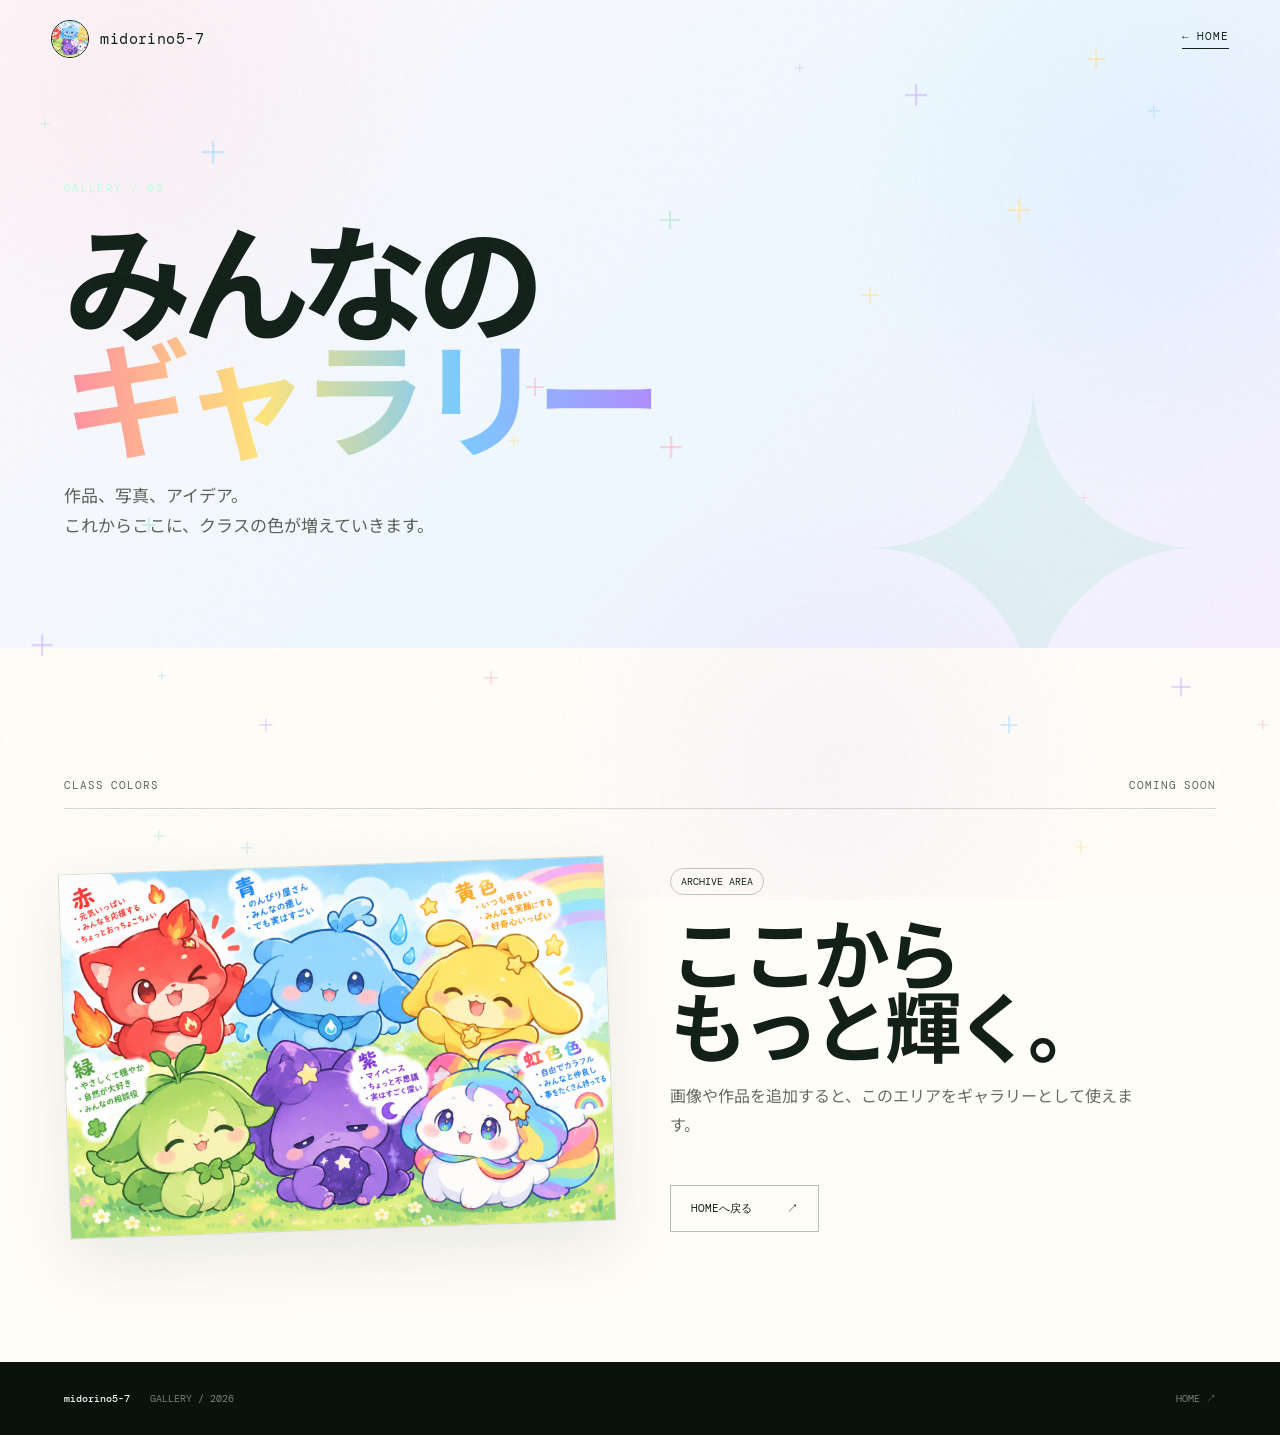
==== gallery.html @ 0bc54c21 "Add files via upload" ====
<!doctype html>
<html lang="ja">
<head>
  <meta charset="utf-8">
  <meta name="viewport" content="width=device-width, initial-scale=1">
  <meta name="description" content="midorino5-7 — ギャラリー">
  <title>GALLERY — midorino5-7</title>
  <link rel="icon" href="favicon.png" type="image/png">
  <link rel="stylesheet" href="style.css">
</head>
<body class="subpage">
  <div class="noise" aria-hidden="true"></div><div class="sparkles" id="sparkles" aria-hidden="true"></div>
  <header class="site-header light-header">
    <a class="brand" href="index.html"><span class="brand-avatar"><img src="class-icon.png" alt=""></span><span>midorino5-7</span></a>
    <a class="back-link" href="index.html">← HOME</a>
  </header>
  <main>
    <section class="subhero">
      <div class="subhero-inner reveal"><p class="eyebrow">GALLERY / 05</p><h1>みんなの<br><span>ギャラリー</span></h1><p>作品、写真、アイデア。<br>これからここに、クラスの色が増えていきます。</p></div>
    </section>
    <section class="gallery-section section">
      <div class="section-head reveal"><span>CLASS COLORS</span><span>COMING SOON</span></div>
      <div class="empty-gallery reveal"><img src="class-icon.png" alt="6色のキャラクターイラスト"><div><span class="badge">ARCHIVE AREA</span><h2>ここから<br>もっと輝く。</h2><p>画像や作品を追加すると、このエリアをギャラリーとして使えます。</p><a class="button light" href="index.html">HOMEへ戻る <span>↗</span></a></div></div>
    </section>
  </main>
  <footer class="footer"><div><strong>midorino5-7</strong><span>GALLERY / 2026</span></div><div><a href="index.html">HOME ↗</a></div></footer>
  <script src="script.js"></script>
</body>
</html>
---- style.css ----
@import url('https://fonts.googleapis.com/css2?family=DM+Mono:wght@400;500&family=Noto+Sans+JP:wght@400;500;700;900&display=swap');
:root{--ink:#122019;--ink2:#0a120e;--paper:#fffdf8;--soft:#f4f0ff;--line:#d8d8d0;--muted:#7c827d;--green:#65d6a2;--mint:#bfffe0;--pink:#ff8fa1;--blue:#72c7ff;--yellow:#ffe47a;--purple:#b895ff;--max:1320px}
*{box-sizing:border-box}html{scroll-behavior:smooth}body{margin:0;background:var(--paper);color:var(--ink);font-family:'Noto Sans JP',sans-serif;line-height:1.8}a{color:inherit;text-decoration:none}button{font:inherit}::selection{background:var(--pink);color:var(--ink)}
body:before{content:'';position:fixed;inset:0;pointer-events:none;z-index:1;background:radial-gradient(circle at 10% 10%,rgba(255,143,161,.08),transparent 23%),radial-gradient(circle at 90% 20%,rgba(114,199,255,.09),transparent 23%),radial-gradient(circle at 65% 85%,rgba(184,149,255,.08),transparent 25%)}
.noise{position:fixed;inset:0;pointer-events:none;opacity:.03;z-index:50;background-image:url("data:image/svg+xml,%3Csvg viewBox='0 0 180 180' xmlns='http://www.w3.org/2000/svg'%3E%3Cfilter id='n'%3E%3CfeTurbulence type='fractalNoise' baseFrequency='.9' numOctaves='3' stitchTiles='stitch'/%3E%3C/filter%3E%3Crect width='100%25' height='100%25' filter='url(%23n)'/%3E%3C/svg%3E")}
.sparkles{position:fixed;inset:0;pointer-events:none;z-index:25;overflow:hidden}.sparkles i{position:absolute;width:5px;height:5px;border-radius:50%;background:#fff;box-shadow:0 0 15px rgba(255,255,255,.95);opacity:.65;animation:twinkle 3s ease-in-out infinite}.sparkles i:before,.sparkles i:after{content:'';position:absolute;left:50%;top:50%;width:18px;height:2px;background:currentColor;transform:translate(-50%,-50%);opacity:.6}.sparkles i:after{transform:translate(-50%,-50%) rotate(90deg)}
.site-header{position:fixed;z-index:40;top:0;left:0;right:0;height:78px;padding:0 4vw;display:flex;align-items:center;justify-content:space-between;color:#fff}.light-header{color:var(--ink);mix-blend-mode:normal}.brand{display:flex;align-items:center;gap:11px;font-family:'DM Mono',monospace;font-size:15px;letter-spacing:.03em}.brand-avatar{display:grid;place-items:center;width:38px;height:38px;border:1px solid currentColor;border-radius:50%;overflow:hidden;background:#fff}.brand-avatar img{width:100%;height:100%;object-fit:cover}.menu-button{width:46px;height:46px;border:1px solid currentColor;background:transparent;color:inherit;display:grid;align-content:center;gap:7px;padding:0 11px;cursor:pointer}.menu-button span{display:block;height:1px;background:currentColor;transition:.3s}.back-link{font:11px 'DM Mono',monospace;letter-spacing:.08em;border-bottom:1px solid currentColor;padding-bottom:5px}
.menu{position:fixed;z-index:60;inset:0;background:rgba(10,18,14,.97);color:#f7fff9;transform:translateX(100%);transition:transform .55s cubic-bezier(.77,0,.18,1)}.menu.is-open{transform:none}.menu-inner{height:100%;max-width:var(--max);margin:auto;padding:30px 5vw;display:flex;flex-direction:column}.menu-top{display:flex;justify-content:space-between;font:12px 'DM Mono',monospace;letter-spacing:.08em;color:#8ba093}.menu-top button{border:0;background:none;color:#fff;font-size:35px;line-height:1;cursor:pointer}.menu nav{margin:auto 0}.menu nav a{display:flex;align-items:baseline;gap:24px;padding:14px 0;border-bottom:1px solid #2c3b32;font-size:clamp(2rem,6vw,5.5rem);font-weight:900;letter-spacing:-.05em}.menu nav a b{font:12px 'DM Mono',monospace;color:var(--green)}.menu nav a span{margin-left:auto;font:20px 'DM Mono',monospace}.menu nav a:hover{color:var(--green)}.menu-foot{font:11px 'DM Mono',monospace;color:#68766d}
.hero{min-height:100vh;background:var(--ink);color:#f5fff8;position:relative;overflow:hidden;display:flex;align-items:center}.hero-grid{position:absolute;inset:0;opacity:.15;background-image:linear-gradient(#61776a 1px,transparent 1px),linear-gradient(90deg,#61776a 1px,transparent 1px);background-size:80px 80px;mask-image:linear-gradient(to right,transparent,black 18%,black 82%,transparent)}.hero-glow{position:absolute;width:55vw;aspect-ratio:1;border-radius:50%;filter:blur(2px);opacity:.22}.glow-a{background:radial-gradient(circle,var(--pink),transparent 65%);left:-25vw;top:-20vh}.glow-b{background:radial-gradient(circle,var(--blue),transparent 64%);right:-22vw;bottom:-15vh}.hero-orbit{position:absolute;border:1px solid rgba(191,255,224,.35);border-radius:50%;aspect-ratio:1}.orbit-a{width:68vw;right:-25vw;top:11vh;animation:spin 30s linear infinite}.orbit-b{width:38vw;right:10vw;top:29vh;border-style:dashed;animation:spin 20s linear infinite reverse}.hero-content{width:min(850px,90vw);margin-left:max(5vw,calc((100vw - var(--max))/2));position:relative;z-index:3}.eyebrow{font:11px 'DM Mono',monospace;letter-spacing:.12em;color:var(--mint);margin:0 0 24px}.hero h1{font-size:clamp(3.1rem,7.8vw,8.8rem);line-height:1.01;letter-spacing:-.075em;margin:0;font-weight:900}.hero h1 .line{display:block}.gradient-text{background:linear-gradient(100deg,#ff9baa,#82d1ff 48%,#c3a5ff);-webkit-background-clip:text;background-clip:text;color:transparent}.hero h1 .marker{position:relative;width:max-content}.hero h1 .marker:after{content:'';position:absolute;left:-2%;right:-3%;bottom:5%;height:.26em;background:linear-gradient(90deg,var(--green),var(--yellow),var(--pink),var(--blue));z-index:-1;transform:rotate(-1deg);animation:marker 1s .5s both}.hero-copy{font-size:clamp(14px,1.5vw,19px);margin:42px 0 35px;color:#b9c9bf}.hero-link{display:inline-flex;align-items:center;gap:22px;font:11px 'DM Mono',monospace;letter-spacing:.08em;border-bottom:1px solid #59675f;padding-bottom:10px}.hero-link i{font-style:normal;color:var(--yellow);font-size:17px}.hero-index{position:absolute;right:4vw;bottom:35px;font:11px 'DM Mono',monospace;color:#769082}.hero-art{position:absolute;z-index:2;width:min(43vw,630px);right:3vw;top:18vh;display:grid;place-items:center}.art-card{position:relative;width:100%;border:1px solid rgba(255,255,255,.24);padding:16px;background:rgba(255,255,255,.07);backdrop-filter:blur(10px);box-shadow:0 35px 80px rgba(0,0,0,.25);transform:rotate(3deg);animation:float 7s ease-in-out infinite}.art-card img{display:block;width:100%;height:auto}.art-ring{position:absolute;width:115%;aspect-ratio:1;border:1px solid rgba(255,255,255,.15);border-radius:50%;animation:spin 36s linear infinite}.art-label{margin-top:22px;font:10px 'DM Mono',monospace;letter-spacing:.09em;color:#9db3a5}
.section{max-width:var(--max);margin:auto;padding:130px 5vw;position:relative;z-index:2}.section-head{display:flex;justify-content:space-between;padding-bottom:16px;border-bottom:1px solid var(--line);font:11px 'DM Mono',monospace;letter-spacing:.08em;color:#5e655b}.goal-grid{display:grid;grid-template-columns:1.15fr .85fr;gap:8vw;padding-top:65px}.display{font-size:clamp(3rem,6vw,7rem);line-height:1.08;font-weight:900;letter-spacing:-.07em}.display em{font-style:normal;background:linear-gradient(transparent 62%,#ffb7c1 62%)}.body-copy{max-width:560px;font-size:15px;color:#3f443d}.body-copy p{margin:0 0 25px}.meta-row{border-top:1px solid var(--line);padding:14px 0;display:flex;gap:30px;font:11px 'DM Mono',monospace}.meta-row span{color:#858b81;width:70px}.meta-row b{font-weight:500}
.section-dark{background:var(--ink);color:#f3fff7}.manifesto{min-height:78vh;display:grid;place-items:center;padding:100px 5vw;position:relative;overflow:hidden}.manifesto:before{content:'✦';position:absolute;right:2vw;top:-.2em;font:900 52vw/.7 serif;color:#17221c}.manifesto-stars{position:absolute;inset:0;background:radial-gradient(circle at 13% 25%,rgba(255,143,161,.35),transparent 0 2%,transparent 9%),radial-gradient(circle at 72% 70%,rgba(114,199,255,.3),transparent 0 2%,transparent 12%),radial-gradient(circle at 62% 20%,rgba(255,228,122,.3),transparent 0 1.6%,transparent 10%)}.manifesto-inner{position:relative;z-index:2;width:min(var(--max),90vw)}.quote{font-size:clamp(3rem,8vw,9rem);line-height:1.03;font-weight:900;letter-spacing:-.08em;margin:0}.quote span{background:linear-gradient(90deg,#ff95a7,#ffe87f,#81cbff,#bf9eff);-webkit-background-clip:text;background-clip:text;color:transparent}.quote-note{margin-top:55px;font:11px 'DM Mono',monospace;color:#8ea097}
.colors{background:linear-gradient(135deg,#fffdf8,#f5f7ff)}.color-grid{display:grid;grid-template-columns:repeat(3,1fr);gap:18px;margin-top:45px}.color-card{min-height:330px;padding:28px;border:1px solid #dddeda;position:relative;overflow:hidden;background:rgba(255,255,255,.78);box-shadow:0 18px 50px rgba(30,45,38,.05);transition:transform .35s,box-shadow .35s}.color-card:after{content:'✦';position:absolute;right:-20px;bottom:-35px;font-size:150px;line-height:1;opacity:.08;transform:rotate(15deg)}.color-card:hover{transform:translateY(-8px) rotate(-.5deg);box-shadow:0 28px 70px rgba(30,45,38,.11)}.color-card .color-dot{display:block;width:16px;height:16px;border-radius:50%;margin-bottom:24px}.color-card .color-no{position:absolute;right:22px;top:20px;font:11px 'DM Mono',monospace;color:#8b908b}.color-card h2{font-size:clamp(2.2rem,4vw,4rem);margin:0 0 12px;letter-spacing:-.05em}.color-card p{max-width:280px;margin:0;color:#60665f;font-size:14px}.red .color-dot{background:var(--pink);box-shadow:0 0 18px rgba(255,143,161,.5)}.blue .color-dot{background:var(--blue);box-shadow:0 0 18px rgba(114,199,255,.5)}.yellow .color-dot{background:var(--yellow);box-shadow:0 0 18px rgba(255,228,122,.55)}.green .color-dot{background:var(--green);box-shadow:0 0 18px rgba(101,214,162,.5)}.purple .color-dot{background:var(--purple);box-shadow:0 0 18px rgba(184,149,255,.5)}.rainbow .color-dot{background:linear-gradient(90deg,#ff91a7,#ffdf70,#69dca8,#79c9ff,#b38cff);box-shadow:0 0 18px rgba(160,160,255,.45)}
.memory{background:#f0f0e8}.memory-grid{display:grid;grid-template-columns:1.15fr .85fr;gap:18px;margin-top:45px}.memory-card{min-height:520px;padding:35px;background:linear-gradient(135deg,#1a2b22,#142019);color:#f6fff8;display:flex;flex-direction:column;justify-content:space-between;position:relative;overflow:hidden}.memory-card:before{content:'';position:absolute;width:420px;height:420px;border-radius:50%;right:-160px;top:-160px;background:radial-gradient(circle,var(--blue),transparent 68%);opacity:.35}.memory-card:after{content:'';position:absolute;width:350px;height:350px;border-radius:50%;left:-150px;bottom:-180px;background:radial-gradient(circle,var(--pink),transparent 68%);opacity:.25}.memory-card>*{position:relative;z-index:2}.memory-index{font:11px 'DM Mono',monospace;color:#8aa295}.memory-card small,.mini-card small{font:10px 'DM Mono',monospace;letter-spacing:.08em;color:#b7c5bd}.memory-card h2{font-size:clamp(3rem,6vw,6.6rem);line-height:.95;letter-spacing:-.07em;margin:10px 0 20px}.memory-card p{max-width:420px;color:#b6c4bc}.memory-card strong{font:11px 'DM Mono',monospace;color:var(--yellow)}.memory-stack{display:grid;gap:18px}.mini-card{background:#fffdf8;border:1px solid #d8dbd3;padding:30px;min-height:250px;display:grid;grid-template-columns:44px 1fr;gap:20px}.mini-card>span{font:11px 'DM Mono',monospace;color:#8b928b}.mini-card h3{font-size:clamp(1.7rem,3vw,2.6rem);margin:7px 0 10px;letter-spacing:-.05em}.mini-card p{margin:0;color:#666d65;font-size:13px}
.closing{padding:130px 5vw 150px}.closing-inner{max-width:var(--max);margin:auto}.closing h2{font-size:clamp(4rem,9.5vw,11rem);line-height:.92;letter-spacing:-.08em;margin:0 0 30px}.closing h2 span{background:linear-gradient(90deg,#ff9eae,#ffe47e,#7ecaff,#c19dff);-webkit-background-clip:text;background-clip:text;color:transparent}.closing p{color:#aab9b1;max-width:650px}.button{display:inline-flex;margin-top:30px;padding:15px 20px;border:1px solid #61736a;font:11px 'DM Mono',monospace;gap:35px}.button:hover{background:linear-gradient(90deg,var(--green),var(--yellow));color:var(--ink);border-color:transparent}.button.light{color:var(--ink);border-color:#b9beb7}.button.light:hover{color:var(--ink)}.footer{padding:30px 5vw;background:#0b120e;color:#748278;display:flex;justify-content:space-between;font:10px 'DM Mono',monospace;position:relative;z-index:2}.footer strong{color:#ecf9f1;font-weight:500;margin-right:20px}.footer a:hover{color:var(--mint)}
.reveal{opacity:0;transform:translateY(35px);transition:opacity .8s ease,transform .8s ease}.reveal.visible{opacity:1;transform:none}.subhero{min-height:72vh;display:grid;place-items:end;padding:150px 5vw 90px;background:linear-gradient(135deg,#fff8fb,#eef8ff 55%,#f5efff);position:relative;overflow:hidden}.subhero:after{content:'✦';position:absolute;right:5vw;top:14vh;font-size:34vw;color:rgba(101,214,162,.12)}.subhero-inner{width:min(var(--max),90vw);position:relative;z-index:2}.subhero h1{font-size:clamp(4rem,10vw,10rem);line-height:.9;letter-spacing:-.08em;margin:0 0 30px}.subhero h1 span{background:linear-gradient(90deg,#ff8fa1,#ffe47a,#7acbff,#b08cff);-webkit-background-clip:text;background-clip:text;color:transparent}.subhero p:last-child{font-size:17px;color:#596158}.gallery-section{min-height:60vh}.empty-gallery{display:grid;grid-template-columns:1fr 1fr;gap:60px;align-items:center;margin-top:55px}.empty-gallery img{width:100%;display:block;border:1px solid #d4d7d1;box-shadow:0 25px 70px rgba(30,50,42,.1);transform:rotate(-2deg)}.badge{display:inline-block;padding:6px 10px;border:1px solid #bec5bd;border-radius:999px;font:10px 'DM Mono',monospace}.empty-gallery h2{font-size:clamp(3rem,6vw,6rem);line-height:.95;letter-spacing:-.07em;margin:20px 0}.empty-gallery p{color:#666d65;max-width:480px}
@keyframes marker{from{transform:scaleX(0) rotate(-1deg);transform-origin:left}to{transform:scaleX(1) rotate(-1deg)}}@keyframes spin{to{transform:rotate(360deg)}}@keyframes float{0%,100%{transform:translateY(0) rotate(3deg)}50%{transform:translateY(-12px) rotate(1deg)}}@keyframes twinkle{0%,100%{transform:scale(.5);opacity:.15}50%{transform:scale(1.3);opacity:.8}}
@media(max-width:900px){.hero-art{width:42vw;right:1vw;top:auto;bottom:13vh;opacity:.65}.goal-grid,.memory-grid,.empty-gallery{grid-template-columns:1fr}.color-grid{grid-template-columns:repeat(2,1fr)}.memory-card{min-height:430px}.hero-content{width:85vw}.art-label{display:none}}
@media(max-width:760px){.site-header{height:65px;padding:0 20px}.hero{min-height:100svh;align-items:center}.hero-content{width:calc(100% - 40px);margin:0 20px}.hero h1{font-size:clamp(3rem,14vw,6rem)}.hero-copy{margin-top:30px}.hero-art{position:absolute;width:72vw;right:-16vw;bottom:7vh;opacity:.28}.orbit-a{width:120vw;right:-65vw}.orbit-b{width:70vw;right:-15vw}.section{padding:85px 20px}.goal-grid{gap:50px;padding-top:45px}.display{font-size:clamp(3rem,14vw,5.4rem)}.manifesto{min-height:65vh}.quote{font-size:clamp(3rem,14vw,6rem)}.color-grid{grid-template-columns:1fr}.color-card{min-height:250px}.memory-card{min-height:360px}.mini-card{min-height:210px}.closing{padding:90px 20px 110px}.closing h2{font-size:clamp(4rem,17vw,7rem)}.footer{padding:25px 20px;gap:15px;flex-direction:column}.menu nav a{font-size:2.5rem}.menu-inner{padding:22px 20px}.subhero{min-height:64vh;padding:120px 20px 65px}.subhero h1{font-size:clamp(4rem,17vw,7rem)}.empty-gallery img{transform:none}.empty-gallery{gap:35px}}
@media(prefers-reduced-motion:reduce){*,*:before,*:after{scroll-behavior:auto!important;animation:none!important;transition:none!important}}
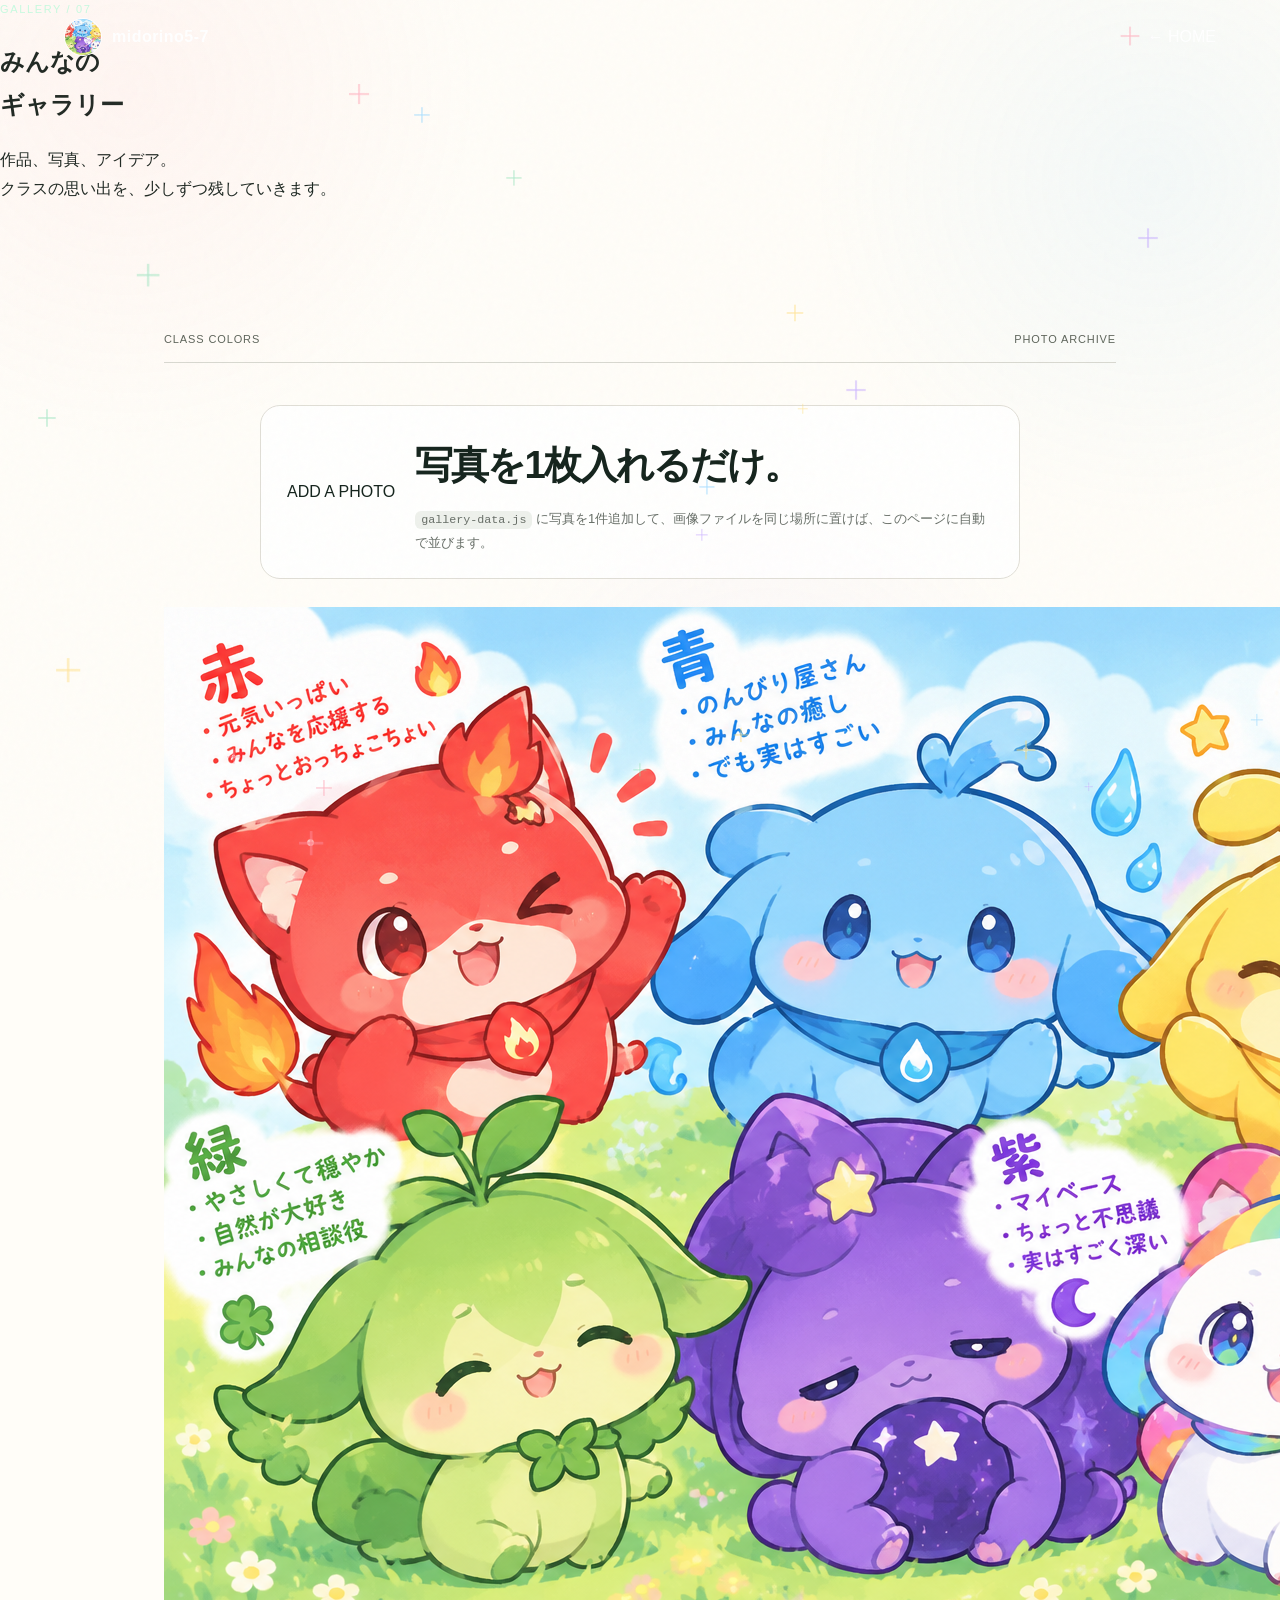
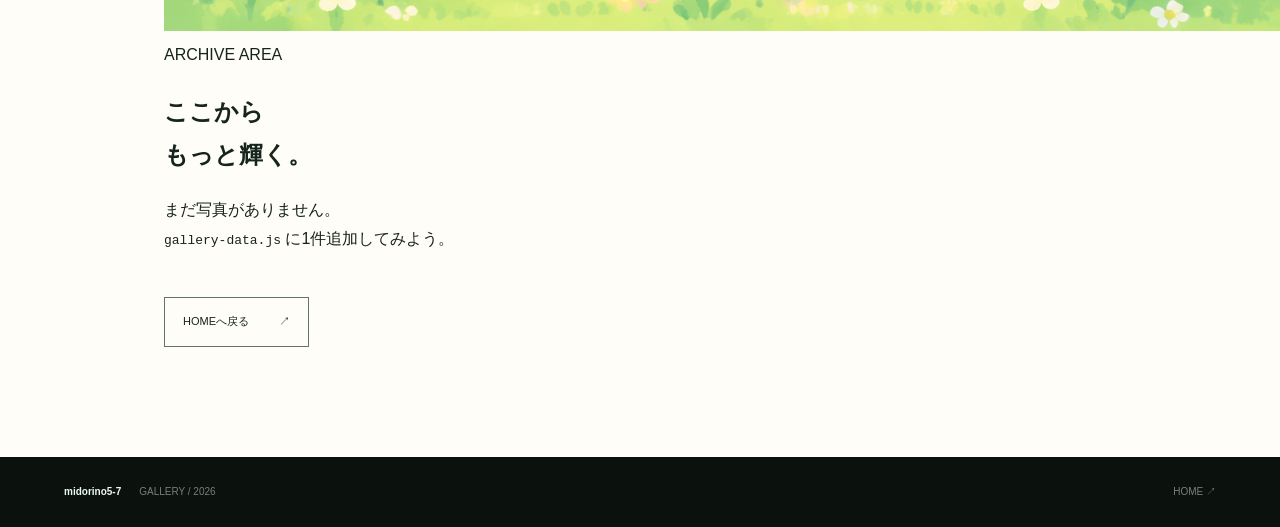
==== commit d716fc85: "Add files via upload" ====
--- a/gallery.html
+++ b/gallery.html
@@ -3,27 +3,61 @@
 <head>
   <meta charset="utf-8">
   <meta name="viewport" content="width=device-width, initial-scale=1">
-  <meta name="description" content="midorino5-7 — ギャラリー">
+  <meta name="description" content="midorino5-7 — クラスの写真ギャラリー">
   <title>GALLERY — midorino5-7</title>
   <link rel="icon" href="favicon.png" type="image/png">
   <link rel="stylesheet" href="style.css">
 </head>
 <body class="subpage">
-  <div class="noise" aria-hidden="true"></div><div class="sparkles" id="sparkles" aria-hidden="true"></div>
+  <div class="noise" aria-hidden="true"></div>
+  <div class="sparkles" id="sparkles" aria-hidden="true"></div>
+
   <header class="site-header light-header">
     <a class="brand" href="index.html"><span class="brand-avatar"><img src="class-icon.png" alt=""></span><span>midorino5-7</span></a>
     <a class="back-link" href="index.html">← HOME</a>
   </header>
+
   <main>
     <section class="subhero">
-      <div class="subhero-inner reveal"><p class="eyebrow">GALLERY / 05</p><h1>みんなの<br><span>ギャラリー</span></h1><p>作品、写真、アイデア。<br>これからここに、クラスの色が増えていきます。</p></div>
+      <div class="subhero-inner reveal">
+        <p class="eyebrow">GALLERY / 07</p>
+        <h1>みんなの<br><span>ギャラリー</span></h1>
+        <p>作品、写真、アイデア。<br>クラスの思い出を、少しずつ残していきます。</p>
+      </div>
     </section>
+
     <section class="gallery-section section">
-      <div class="section-head reveal"><span>CLASS COLORS</span><span>COMING SOON</span></div>
-      <div class="empty-gallery reveal"><img src="class-icon.png" alt="6色のキャラクターイラスト"><div><span class="badge">ARCHIVE AREA</span><h2>ここから<br>もっと輝く。</h2><p>画像や作品を追加すると、このエリアをギャラリーとして使えます。</p><a class="button light" href="index.html">HOMEへ戻る <span>↗</span></a></div></div>
+      <div class="section-head reveal"><span>CLASS COLORS</span><span>PHOTO ARCHIVE</span></div>
+      <div class="gallery-help reveal">
+        <span class="badge">ADD A PHOTO</span>
+        <div>
+          <h2>写真を1枚入れるだけ。</h2>
+          <p><code>gallery-data.js</code> に写真を1件追加して、画像ファイルを同じ場所に置けば、このページに自動で並びます。</p>
+        </div>
+      </div>
+      <div class="photo-grid" id="galleryList"></div>
+      <div class="empty-gallery reveal" id="galleryEmpty" hidden>
+        <img src="class-icon.png" alt="6色のキャラクターイラスト">
+        <div>
+          <span class="badge">ARCHIVE AREA</span>
+          <h2>ここから<br>もっと輝く。</h2>
+          <p>まだ写真がありません。<br><code>gallery-data.js</code> に1件追加してみよう。</p>
+          <a class="button light" href="index.html">HOMEへ戻る <span>↗</span></a>
+        </div>
+      </div>
     </section>
   </main>
+
+  <div class="lightbox" id="lightbox" aria-hidden="true">
+    <button class="lightbox-close" id="lightboxClose" aria-label="写真を閉じる">×</button>
+    <figure>
+      <img id="lightboxImage" src="" alt="">
+      <figcaption id="lightboxCaption"></figcaption>
+    </figure>
+  </div>
+
   <footer class="footer"><div><strong>midorino5-7</strong><span>GALLERY / 2026</span></div><div><a href="index.html">HOME ↗</a></div></footer>
+  <script src="gallery-data.js"></script>
   <script src="script.js"></script>
 </body>
 </html>
--- a/style.css
+++ b/style.css
@@ -1,19 +1,924 @@
-@import url('https://fonts.googleapis.com/css2?family=DM+Mono:wght@400;500&family=Noto+Sans+JP:wght@400;500;700;900&display=swap');
-:root{--ink:#122019;--ink2:#0a120e;--paper:#fffdf8;--soft:#f4f0ff;--line:#d8d8d0;--muted:#7c827d;--green:#65d6a2;--mint:#bfffe0;--pink:#ff8fa1;--blue:#72c7ff;--yellow:#ffe47a;--purple:#b895ff;--max:1320px}
-*{box-sizing:border-box}html{scroll-behavior:smooth}body{margin:0;background:var(--paper);color:var(--ink);font-family:'Noto Sans JP',sans-serif;line-height:1.8}a{color:inherit;text-decoration:none}button{font:inherit}::selection{background:var(--pink);color:var(--ink)}
-body:before{content:'';position:fixed;inset:0;pointer-events:none;z-index:1;background:radial-gradient(circle at 10% 10%,rgba(255,143,161,.08),transparent 23%),radial-gradient(circle at 90% 20%,rgba(114,199,255,.09),transparent 23%),radial-gradient(circle at 65% 85%,rgba(184,149,255,.08),transparent 25%)}
-.noise{position:fixed;inset:0;pointer-events:none;opacity:.03;z-index:50;background-image:url("data:image/svg+xml,%3Csvg viewBox='0 0 180 180' xmlns='http://www.w3.org/2000/svg'%3E%3Cfilter id='n'%3E%3CfeTurbulence type='fractalNoise' baseFrequency='.9' numOctaves='3' stitchTiles='stitch'/%3E%3C/filter%3E%3Crect width='100%25' height='100%25' filter='url(%23n)'/%3E%3C/svg%3E")}
-.sparkles{position:fixed;inset:0;pointer-events:none;z-index:25;overflow:hidden}.sparkles i{position:absolute;width:5px;height:5px;border-radius:50%;background:#fff;box-shadow:0 0 15px rgba(255,255,255,.95);opacity:.65;animation:twinkle 3s ease-in-out infinite}.sparkles i:before,.sparkles i:after{content:'';position:absolute;left:50%;top:50%;width:18px;height:2px;background:currentColor;transform:translate(-50%,-50%);opacity:.6}.sparkles i:after{transform:translate(-50%,-50%) rotate(90deg)}
-.site-header{position:fixed;z-index:40;top:0;left:0;right:0;height:78px;padding:0 4vw;display:flex;align-items:center;justify-content:space-between;color:#fff}.light-header{color:var(--ink);mix-blend-mode:normal}.brand{display:flex;align-items:center;gap:11px;font-family:'DM Mono',monospace;font-size:15px;letter-spacing:.03em}.brand-avatar{display:grid;place-items:center;width:38px;height:38px;border:1px solid currentColor;border-radius:50%;overflow:hidden;background:#fff}.brand-avatar img{width:100%;height:100%;object-fit:cover}.menu-button{width:46px;height:46px;border:1px solid currentColor;background:transparent;color:inherit;display:grid;align-content:center;gap:7px;padding:0 11px;cursor:pointer}.menu-button span{display:block;height:1px;background:currentColor;transition:.3s}.back-link{font:11px 'DM Mono',monospace;letter-spacing:.08em;border-bottom:1px solid currentColor;padding-bottom:5px}
-.menu{position:fixed;z-index:60;inset:0;background:rgba(10,18,14,.97);color:#f7fff9;transform:translateX(100%);transition:transform .55s cubic-bezier(.77,0,.18,1)}.menu.is-open{transform:none}.menu-inner{height:100%;max-width:var(--max);margin:auto;padding:30px 5vw;display:flex;flex-direction:column}.menu-top{display:flex;justify-content:space-between;font:12px 'DM Mono',monospace;letter-spacing:.08em;color:#8ba093}.menu-top button{border:0;background:none;color:#fff;font-size:35px;line-height:1;cursor:pointer}.menu nav{margin:auto 0}.menu nav a{display:flex;align-items:baseline;gap:24px;padding:14px 0;border-bottom:1px solid #2c3b32;font-size:clamp(2rem,6vw,5.5rem);font-weight:900;letter-spacing:-.05em}.menu nav a b{font:12px 'DM Mono',monospace;color:var(--green)}.menu nav a span{margin-left:auto;font:20px 'DM Mono',monospace}.menu nav a:hover{color:var(--green)}.menu-foot{font:11px 'DM Mono',monospace;color:#68766d}
-.hero{min-height:100vh;background:var(--ink);color:#f5fff8;position:relative;overflow:hidden;display:flex;align-items:center}.hero-grid{position:absolute;inset:0;opacity:.15;background-image:linear-gradient(#61776a 1px,transparent 1px),linear-gradient(90deg,#61776a 1px,transparent 1px);background-size:80px 80px;mask-image:linear-gradient(to right,transparent,black 18%,black 82%,transparent)}.hero-glow{position:absolute;width:55vw;aspect-ratio:1;border-radius:50%;filter:blur(2px);opacity:.22}.glow-a{background:radial-gradient(circle,var(--pink),transparent 65%);left:-25vw;top:-20vh}.glow-b{background:radial-gradient(circle,var(--blue),transparent 64%);right:-22vw;bottom:-15vh}.hero-orbit{position:absolute;border:1px solid rgba(191,255,224,.35);border-radius:50%;aspect-ratio:1}.orbit-a{width:68vw;right:-25vw;top:11vh;animation:spin 30s linear infinite}.orbit-b{width:38vw;right:10vw;top:29vh;border-style:dashed;animation:spin 20s linear infinite reverse}.hero-content{width:min(850px,90vw);margin-left:max(5vw,calc((100vw - var(--max))/2));position:relative;z-index:3}.eyebrow{font:11px 'DM Mono',monospace;letter-spacing:.12em;color:var(--mint);margin:0 0 24px}.hero h1{font-size:clamp(3.1rem,7.8vw,8.8rem);line-height:1.01;letter-spacing:-.075em;margin:0;font-weight:900}.hero h1 .line{display:block}.gradient-text{background:linear-gradient(100deg,#ff9baa,#82d1ff 48%,#c3a5ff);-webkit-background-clip:text;background-clip:text;color:transparent}.hero h1 .marker{position:relative;width:max-content}.hero h1 .marker:after{content:'';position:absolute;left:-2%;right:-3%;bottom:5%;height:.26em;background:linear-gradient(90deg,var(--green),var(--yellow),var(--pink),var(--blue));z-index:-1;transform:rotate(-1deg);animation:marker 1s .5s both}.hero-copy{font-size:clamp(14px,1.5vw,19px);margin:42px 0 35px;color:#b9c9bf}.hero-link{display:inline-flex;align-items:center;gap:22px;font:11px 'DM Mono',monospace;letter-spacing:.08em;border-bottom:1px solid #59675f;padding-bottom:10px}.hero-link i{font-style:normal;color:var(--yellow);font-size:17px}.hero-index{position:absolute;right:4vw;bottom:35px;font:11px 'DM Mono',monospace;color:#769082}.hero-art{position:absolute;z-index:2;width:min(43vw,630px);right:3vw;top:18vh;display:grid;place-items:center}.art-card{position:relative;width:100%;border:1px solid rgba(255,255,255,.24);padding:16px;background:rgba(255,255,255,.07);backdrop-filter:blur(10px);box-shadow:0 35px 80px rgba(0,0,0,.25);transform:rotate(3deg);animation:float 7s ease-in-out infinite}.art-card img{display:block;width:100%;height:auto}.art-ring{position:absolute;width:115%;aspect-ratio:1;border:1px solid rgba(255,255,255,.15);border-radius:50%;animation:spin 36s linear infinite}.art-label{margin-top:22px;font:10px 'DM Mono',monospace;letter-spacing:.09em;color:#9db3a5}
-.section{max-width:var(--max);margin:auto;padding:130px 5vw;position:relative;z-index:2}.section-head{display:flex;justify-content:space-between;padding-bottom:16px;border-bottom:1px solid var(--line);font:11px 'DM Mono',monospace;letter-spacing:.08em;color:#5e655b}.goal-grid{display:grid;grid-template-columns:1.15fr .85fr;gap:8vw;padding-top:65px}.display{font-size:clamp(3rem,6vw,7rem);line-height:1.08;font-weight:900;letter-spacing:-.07em}.display em{font-style:normal;background:linear-gradient(transparent 62%,#ffb7c1 62%)}.body-copy{max-width:560px;font-size:15px;color:#3f443d}.body-copy p{margin:0 0 25px}.meta-row{border-top:1px solid var(--line);padding:14px 0;display:flex;gap:30px;font:11px 'DM Mono',monospace}.meta-row span{color:#858b81;width:70px}.meta-row b{font-weight:500}
-.section-dark{background:var(--ink);color:#f3fff7}.manifesto{min-height:78vh;display:grid;place-items:center;padding:100px 5vw;position:relative;overflow:hidden}.manifesto:before{content:'✦';position:absolute;right:2vw;top:-.2em;font:900 52vw/.7 serif;color:#17221c}.manifesto-stars{position:absolute;inset:0;background:radial-gradient(circle at 13% 25%,rgba(255,143,161,.35),transparent 0 2%,transparent 9%),radial-gradient(circle at 72% 70%,rgba(114,199,255,.3),transparent 0 2%,transparent 12%),radial-gradient(circle at 62% 20%,rgba(255,228,122,.3),transparent 0 1.6%,transparent 10%)}.manifesto-inner{position:relative;z-index:2;width:min(var(--max),90vw)}.quote{font-size:clamp(3rem,8vw,9rem);line-height:1.03;font-weight:900;letter-spacing:-.08em;margin:0}.quote span{background:linear-gradient(90deg,#ff95a7,#ffe87f,#81cbff,#bf9eff);-webkit-background-clip:text;background-clip:text;color:transparent}.quote-note{margin-top:55px;font:11px 'DM Mono',monospace;color:#8ea097}
-.colors{background:linear-gradient(135deg,#fffdf8,#f5f7ff)}.color-grid{display:grid;grid-template-columns:repeat(3,1fr);gap:18px;margin-top:45px}.color-card{min-height:330px;padding:28px;border:1px solid #dddeda;position:relative;overflow:hidden;background:rgba(255,255,255,.78);box-shadow:0 18px 50px rgba(30,45,38,.05);transition:transform .35s,box-shadow .35s}.color-card:after{content:'✦';position:absolute;right:-20px;bottom:-35px;font-size:150px;line-height:1;opacity:.08;transform:rotate(15deg)}.color-card:hover{transform:translateY(-8px) rotate(-.5deg);box-shadow:0 28px 70px rgba(30,45,38,.11)}.color-card .color-dot{display:block;width:16px;height:16px;border-radius:50%;margin-bottom:24px}.color-card .color-no{position:absolute;right:22px;top:20px;font:11px 'DM Mono',monospace;color:#8b908b}.color-card h2{font-size:clamp(2.2rem,4vw,4rem);margin:0 0 12px;letter-spacing:-.05em}.color-card p{max-width:280px;margin:0;color:#60665f;font-size:14px}.red .color-dot{background:var(--pink);box-shadow:0 0 18px rgba(255,143,161,.5)}.blue .color-dot{background:var(--blue);box-shadow:0 0 18px rgba(114,199,255,.5)}.yellow .color-dot{background:var(--yellow);box-shadow:0 0 18px rgba(255,228,122,.55)}.green .color-dot{background:var(--green);box-shadow:0 0 18px rgba(101,214,162,.5)}.purple .color-dot{background:var(--purple);box-shadow:0 0 18px rgba(184,149,255,.5)}.rainbow .color-dot{background:linear-gradient(90deg,#ff91a7,#ffdf70,#69dca8,#79c9ff,#b38cff);box-shadow:0 0 18px rgba(160,160,255,.45)}
-.memory{background:#f0f0e8}.memory-grid{display:grid;grid-template-columns:1.15fr .85fr;gap:18px;margin-top:45px}.memory-card{min-height:520px;padding:35px;background:linear-gradient(135deg,#1a2b22,#142019);color:#f6fff8;display:flex;flex-direction:column;justify-content:space-between;position:relative;overflow:hidden}.memory-card:before{content:'';position:absolute;width:420px;height:420px;border-radius:50%;right:-160px;top:-160px;background:radial-gradient(circle,var(--blue),transparent 68%);opacity:.35}.memory-card:after{content:'';position:absolute;width:350px;height:350px;border-radius:50%;left:-150px;bottom:-180px;background:radial-gradient(circle,var(--pink),transparent 68%);opacity:.25}.memory-card>*{position:relative;z-index:2}.memory-index{font:11px 'DM Mono',monospace;color:#8aa295}.memory-card small,.mini-card small{font:10px 'DM Mono',monospace;letter-spacing:.08em;color:#b7c5bd}.memory-card h2{font-size:clamp(3rem,6vw,6.6rem);line-height:.95;letter-spacing:-.07em;margin:10px 0 20px}.memory-card p{max-width:420px;color:#b6c4bc}.memory-card strong{font:11px 'DM Mono',monospace;color:var(--yellow)}.memory-stack{display:grid;gap:18px}.mini-card{background:#fffdf8;border:1px solid #d8dbd3;padding:30px;min-height:250px;display:grid;grid-template-columns:44px 1fr;gap:20px}.mini-card>span{font:11px 'DM Mono',monospace;color:#8b928b}.mini-card h3{font-size:clamp(1.7rem,3vw,2.6rem);margin:7px 0 10px;letter-spacing:-.05em}.mini-card p{margin:0;color:#666d65;font-size:13px}
-.closing{padding:130px 5vw 150px}.closing-inner{max-width:var(--max);margin:auto}.closing h2{font-size:clamp(4rem,9.5vw,11rem);line-height:.92;letter-spacing:-.08em;margin:0 0 30px}.closing h2 span{background:linear-gradient(90deg,#ff9eae,#ffe47e,#7ecaff,#c19dff);-webkit-background-clip:text;background-clip:text;color:transparent}.closing p{color:#aab9b1;max-width:650px}.button{display:inline-flex;margin-top:30px;padding:15px 20px;border:1px solid #61736a;font:11px 'DM Mono',monospace;gap:35px}.button:hover{background:linear-gradient(90deg,var(--green),var(--yellow));color:var(--ink);border-color:transparent}.button.light{color:var(--ink);border-color:#b9beb7}.button.light:hover{color:var(--ink)}.footer{padding:30px 5vw;background:#0b120e;color:#748278;display:flex;justify-content:space-between;font:10px 'DM Mono',monospace;position:relative;z-index:2}.footer strong{color:#ecf9f1;font-weight:500;margin-right:20px}.footer a:hover{color:var(--mint)}
-.reveal{opacity:0;transform:translateY(35px);transition:opacity .8s ease,transform .8s ease}.reveal.visible{opacity:1;transform:none}.subhero{min-height:72vh;display:grid;place-items:end;padding:150px 5vw 90px;background:linear-gradient(135deg,#fff8fb,#eef8ff 55%,#f5efff);position:relative;overflow:hidden}.subhero:after{content:'✦';position:absolute;right:5vw;top:14vh;font-size:34vw;color:rgba(101,214,162,.12)}.subhero-inner{width:min(var(--max),90vw);position:relative;z-index:2}.subhero h1{font-size:clamp(4rem,10vw,10rem);line-height:.9;letter-spacing:-.08em;margin:0 0 30px}.subhero h1 span{background:linear-gradient(90deg,#ff8fa1,#ffe47a,#7acbff,#b08cff);-webkit-background-clip:text;background-clip:text;color:transparent}.subhero p:last-child{font-size:17px;color:#596158}.gallery-section{min-height:60vh}.empty-gallery{display:grid;grid-template-columns:1fr 1fr;gap:60px;align-items:center;margin-top:55px}.empty-gallery img{width:100%;display:block;border:1px solid #d4d7d1;box-shadow:0 25px 70px rgba(30,50,42,.1);transform:rotate(-2deg)}.badge{display:inline-block;padding:6px 10px;border:1px solid #bec5bd;border-radius:999px;font:10px 'DM Mono',monospace}.empty-gallery h2{font-size:clamp(3rem,6vw,6rem);line-height:.95;letter-spacing:-.07em;margin:20px 0}.empty-gallery p{color:#666d65;max-width:480px}
-@keyframes marker{from{transform:scaleX(0) rotate(-1deg);transform-origin:left}to{transform:scaleX(1) rotate(-1deg)}}@keyframes spin{to{transform:rotate(360deg)}}@keyframes float{0%,100%{transform:translateY(0) rotate(3deg)}50%{transform:translateY(-12px) rotate(1deg)}}@keyframes twinkle{0%,100%{transform:scale(.5);opacity:.15}50%{transform:scale(1.3);opacity:.8}}
-@media(max-width:900px){.hero-art{width:42vw;right:1vw;top:auto;bottom:13vh;opacity:.65}.goal-grid,.memory-grid,.empty-gallery{grid-template-columns:1fr}.color-grid{grid-template-columns:repeat(2,1fr)}.memory-card{min-height:430px}.hero-content{width:85vw}.art-label{display:none}}
-@media(max-width:760px){.site-header{height:65px;padding:0 20px}.hero{min-height:100svh;align-items:center}.hero-content{width:calc(100% - 40px);margin:0 20px}.hero h1{font-size:clamp(3rem,14vw,6rem)}.hero-copy{margin-top:30px}.hero-art{position:absolute;width:72vw;right:-16vw;bottom:7vh;opacity:.28}.orbit-a{width:120vw;right:-65vw}.orbit-b{width:70vw;right:-15vw}.section{padding:85px 20px}.goal-grid{gap:50px;padding-top:45px}.display{font-size:clamp(3rem,14vw,5.4rem)}.manifesto{min-height:65vh}.quote{font-size:clamp(3rem,14vw,6rem)}.color-grid{grid-template-columns:1fr}.color-card{min-height:250px}.memory-card{min-height:360px}.mini-card{min-height:210px}.closing{padding:90px 20px 110px}.closing h2{font-size:clamp(4rem,17vw,7rem)}.footer{padding:25px 20px;gap:15px;flex-direction:column}.menu nav a{font-size:2.5rem}.menu-inner{padding:22px 20px}.subhero{min-height:64vh;padding:120px 20px 65px}.subhero h1{font-size:clamp(4rem,17vw,7rem)}.empty-gallery img{transform:none}.empty-gallery{gap:35px}}
-@media(prefers-reduced-motion:reduce){*,*:before,*:after{scroll-behavior:auto!important;animation:none!important;transition:none!important}}
+:root {
+  --ink: #15241d;
+  --ink2: #0b120e;
+  --paper: #fffdf8;
+  --line: #d8d8d0;
+  --muted: #7d847e;
+  --green: #65d6a2;
+  --mint: #c6ffe3;
+  --pink: #ff91a5;
+  --blue: #76c9ff;
+  --yellow: #ffe47d;
+  --purple: #b695ff;
+  --max: 1080px;
+}
+
+* { box-sizing: border-box; }
+html { scroll-behavior: smooth; }
+body { margin: 0; background: var(--paper); color: var(--ink); font-family: Arial, "Hiragino Kaku Gothic ProN", "Yu Gothic", sans-serif; line-height: 1.8; }
+a { color: inherit; text-decoration: none; }
+button { font: inherit; }
+::selection { background: var(--pink); color: var(--ink); }
+
+body::before {
+  content: "";
+  position: fixed;
+  inset: 0;
+  pointer-events: none;
+  z-index: 1;
+  background:
+    radial-gradient(circle at 10% 10%, rgba(255,143,161,.07), transparent 25%),
+    radial-gradient(circle at 90% 20%, rgba(114,199,255,.08), transparent 25%),
+    radial-gradient(circle at 60% 85%, rgba(184,149,255,.07), transparent 28%);
+}
+
+.noise {
+  position: fixed;
+  inset: 0;
+  pointer-events: none;
+  opacity: .025;
+  z-index: 50;
+  background-image: url("data:image/svg+xml,%3Csvg viewBox='0 0 180 180' xmlns='http://www.w3.org/2000/svg'%3E%3Cfilter id='n'%3E%3CfeTurbulence type='fractalNoise' baseFrequency='.9' numOctaves='3' stitchTiles='stitch'/%3E%3C/filter%3E%3Crect width='100%25' height='100%25' filter='url(%23n)'/%3E%3C/svg%3E");
+}
+
+.sparkles {
+  position: fixed;
+  inset: 0;
+  pointer-events: none;
+  z-index: 25;
+  overflow: hidden;
+}
+
+.sparkles i {
+  position: absolute;
+  width: 5px;
+  height: 5px;
+  border-radius: 50%;
+  background: #fff;
+  box-shadow: 0 0 15px rgba(255,255,255,.9);
+  opacity: .65;
+  animation: twinkle 3s ease-in-out infinite;
+}
+
+.sparkles i::before,
+.sparkles i::after {
+  content: "";
+  position: absolute;
+  left: 50%;
+  top: 50%;
+  width: 18px;
+  height: 2px;
+  background: currentColor;
+  transform: translate(-50%, -50%);
+  opacity: .6;
+}
+
+.sparkles i::after { transform: translate(-50%, -50%) rotate(90deg); }
+
+.site-header {
+  position: fixed;
+  z-index: 40;
+  top: 0;
+  left: 0;
+  right: 0;
+  height: 74px;
+  padding: 0 5vw;
+  display: flex;
+  align-items: center;
+  justify-content: space-between;
+  color: #fff;
+}
+
+.brand { display: flex; align-items: center; gap: 10px; font-weight: 700; letter-spacing: .03em; }
+.brand-avatar { display: grid; place-items: center; width: 38px; height: 38px; border: 1px solid currentColor; border-radius: 50%; overflow: hidden; background: #fff; }
+.brand-avatar img { width: 100%; height: 100%; object-fit: cover; }
+
+.menu-button {
+  width: 46px;
+  height: 46px;
+  border: 1px solid currentColor;
+  background: transparent;
+  color: inherit;
+  display: grid;
+  align-content: center;
+  gap: 7px;
+  padding: 0 11px;
+  cursor: pointer;
+}
+
+.menu-button span { display: block; height: 1px; background: currentColor; transition: .3s; }
+
+.menu {
+  position: fixed;
+  z-index: 60;
+  top: 0;
+  right: 0;
+  bottom: 0;
+  width: min(430px, 88vw);
+  background: rgba(10,18,14,.98);
+  color: #f7fff9;
+  border-left: 1px solid rgba(191,255,224,.12);
+  box-shadow: -20px 0 60px rgba(0,0,0,.18);
+  transform: translateX(100%);
+  transition: transform .55s cubic-bezier(.77,0,.18,1);
+}
+
+.menu.is-open { transform: none; }
+.menu-inner { height: 100%; padding: 25px 34px 28px; display: flex; flex-direction: column; }
+.menu-top { display: flex; justify-content: space-between; font-size: 12px; letter-spacing: .08em; color: #8ba093; }
+.menu-top button { border: 0; background: none; color: #fff; font-size: 28px; line-height: 1; cursor: pointer; }
+.menu nav { margin: auto 0; }
+.menu nav a { display: flex; align-items: baseline; gap: 18px; padding: 10px 0; border-bottom: 1px solid #2c3b32; font-size: clamp(1.65rem, 3vw, 2.7rem); font-weight: 900; letter-spacing: -.04em; }
+.menu nav a b { font-size: 12px; color: var(--green); }
+.menu nav a span { margin-left: auto; font-size: 18px; }
+.menu nav a:hover { color: var(--green); }
+.menu-foot { font-size: 11px; color: #68766d; }
+
+.hero {
+  min-height: 100vh;
+  background: var(--ink);
+  color: #f5fff8;
+  position: relative;
+  overflow: hidden;
+  display: flex;
+  align-items: center;
+}
+
+.hero-grid { position: absolute; inset: 0; opacity: .13; background-image: linear-gradient(#61776a 1px, transparent 1px), linear-gradient(90deg, #61776a 1px, transparent 1px); background-size: 72px 72px; }
+.hero-glow { position: absolute; width: 44vw; aspect-ratio: 1; border-radius: 50%; filter: blur(4px); opacity: .2; }
+.glow-a { background: radial-gradient(circle, var(--pink), transparent 65%); left: -20vw; top: -18vh; }
+.glow-b { background: radial-gradient(circle, var(--blue), transparent 64%); right: -17vw; bottom: -14vh; }
+
+.hero-orbit { position: absolute; border: 1px solid rgba(191,255,224,.3); border-radius: 50%; aspect-ratio: 1; }
+.orbit-a { width: 64vw; right: -24vw; top: 12vh; animation: spin 32s linear infinite; }
+.orbit-b { width: 34vw; right: 10vw; top: 31vh; border-style: dashed; animation: spin 22s linear infinite reverse; }
+
+.hero-content { width: min(560px, 88vw); margin-left: max(5vw, calc((100vw - var(--max)) / 2)); position: relative; z-index: 3; }
+.eyebrow { font-size: 11px; letter-spacing: .15em; color: var(--mint); margin: 0 0 20px; }
+.hero h1 { font-size: clamp(3.4rem, 6.5vw, 6.8rem); line-height: 1; letter-spacing: -.06em; margin: 0; font-weight: 900; }
+.hero h1 .line { display: block; }
+.gradient-text { background: linear-gradient(100deg, #ff9baa, #82d1ff 48%, #c3a5ff); -webkit-background-clip: text; background-clip: text; color: transparent; }
+.hero h1 .marker { position: relative; width: max-content; }
+.hero h1 .marker::after { content: ""; position: absolute; left: -2%; right: -3%; bottom: 5%; height: .23em; background: linear-gradient(90deg, var(--green), var(--yellow), var(--pink), var(--blue)); z-index: -1; transform: rotate(-1deg); animation: marker 1s .5s both; }
+.hero-copy { font-size: 15px; margin: 30px 0; color: #b9c9bf; }
+.hero-link { display: inline-flex; align-items: center; gap: 18px; font-size: 11px; letter-spacing: .08em; border-bottom: 1px solid #59675f; padding-bottom: 9px; }
+.hero-link i { font-style: normal; color: var(--yellow); font-size: 16px; }
+.hero-index { position: absolute; right: 4vw; bottom: 30px; font-size: 11px; color: #769082; }
+
+.hero-art { position: absolute; z-index: 2; width: min(430px, 40vw); right: max(5vw, calc((100vw - var(--max)) / 2)); top: 19vh; display: grid; place-items: center; }
+.art-card { position: relative; width: 100%; border: 1px solid rgba(255,255,255,.24); padding: 12px; background: rgba(255,255,255,.06); backdrop-filter: blur(8px); box-shadow: 0 28px 70px rgba(0,0,0,.25); transform: rotate(2.5deg); animation: float 7s ease-in-out infinite; }
+.art-card img { display: block; width: 100%; height: auto; }
+.art-ring { position: absolute; width: 118%; aspect-ratio: 1; border: 1px solid rgba(255,255,255,.12); border-radius: 50%; animation: spin 36s linear infinite; }
+.art-label { margin-top: 18px; font-size: 10px; letter-spacing: .09em; color: #9db3a5; }
+
+.section { max-width: var(--max); margin: auto; padding: 110px 5vw; position: relative; z-index: 2; }
+.section-head { display: flex; justify-content: space-between; padding-bottom: 13px; border-bottom: 1px solid var(--line); font-size: 11px; letter-spacing: .08em; color: #5e655b; }
+.goal-grid { display: grid; grid-template-columns: 1fr 1fr; gap: 70px; padding-top: 58px; }
+.display { font-size: clamp(3.2rem, 5vw, 5.6rem); line-height: 1.08; font-weight: 900; letter-spacing: -.06em; }
+.display em { font-style: normal; background: linear-gradient(transparent 63%, #ffb7c1 63%); }
+.body-copy { max-width: 470px; font-size: 15px; color: #3f443d; }
+.body-copy p { margin: 0 0 22px; }
+.meta-row { border-top: 1px solid var(--line); padding: 12px 0; display: flex; gap: 20px; font-size: 10px; letter-spacing: .04em; }
+.meta-row span { color: #858b81; width: 70px; }
+.meta-row b { font-weight: 600; }
+
+.cute-note { display: flex; align-items: center; gap: 15px; margin-top: 45px; }
+.cute-face { width: 46px; height: 46px; display: grid; place-items: center; border-radius: 50%; background: linear-gradient(135deg, #fff3b7, #ffbfd0); box-shadow: 0 12px 28px rgba(255,159,177,.2); animation: cuteFloat 3.8s ease-in-out infinite; }
+.cute-bubble { padding: 10px 16px; background: #fff; border: 1px solid #e2dfd6; border-radius: 16px 16px 16px 4px; color: #5c625d; font-size: 13px; }
+
+.section-dark { background: var(--ink); color: #f3fff7; }
+.manifesto { min-height: 70vh; display: grid; place-items: center; padding: 90px 5vw; position: relative; overflow: hidden; }
+.manifesto::before { content: "✦"; position: absolute; right: 2vw; top: -.2em; font: 900 48vw/.7 serif; color: #18231d; }
+.manifesto-stars { position: absolute; inset: 0; background: radial-gradient(circle at 13% 25%, rgba(255,143,161,.25), transparent 0 2%, transparent 9%), radial-gradient(circle at 72% 70%, rgba(114,199,255,.22), transparent 0 2%, transparent 12%), radial-gradient(circle at 62% 20%, rgba(255,228,122,.25), transparent 0 1.6%, transparent 10%); }
+.manifesto-inner { position: relative; z-index: 2; width: min(var(--max), 90vw); }
+.quote { font-size: clamp(3.5rem, 7vw, 8rem); line-height: 1.03; font-weight: 900; letter-spacing: -.07em; margin: 0; }
+.quote span { background: linear-gradient(90deg, #ff95a7, #ffe87f, #81cbff, #bf9eff); -webkit-background-clip: text; background-clip: text; color: transparent; }
+.quote-note { margin-top: 42px; font-size: 10px; letter-spacing: .08em; color: #8ea097; }
+
+.colors { background: linear-gradient(135deg, #fffdf8, #f6f4ff); }
+.color-grid { display: grid; grid-template-columns: repeat(3, 1fr); gap: 16px; margin-top: 38px; }
+.color-card { min-height: 290px; padding: 25px; border: 1px solid #dddeda; position: relative; overflow: hidden; background: rgba(255,255,255,.8); box-shadow: 0 16px 40px rgba(30,45,38,.05); transition: transform .35s, box-shadow .35s; }
+.color-card:hover { transform: translateY(-7px) rotate(-.5deg); box-shadow: 0 25px 55px rgba(30,45,38,.1); }
+.color-dot { display: block; width: 15px; height: 15px; border-radius: 50%; margin-bottom: 22px; }
+.color-no { position: absolute; right: 18px; top: 17px; font-size: 10px; color: #8b908b; }
+.color-card h2 { font-size: 2.7rem; margin: 0 0 10px; letter-spacing: -.04em; }
+.color-card p { max-width: 260px; margin: 0; color: #60665f; font-size: 13px; }
+.card-sparkle { position: absolute; right: 18px; bottom: 12px; font-size: 44px; opacity: .16; animation: bob 4s ease-in-out infinite; }
+.red .color-dot { background: var(--pink); box-shadow: 0 0 18px rgba(255,143,161,.5); }
+.blue .color-dot { background: var(--blue); box-shadow: 0 0 18px rgba(114,199,255,.5); }
+.yellow .color-dot { background: var(--yellow); box-shadow: 0 0 18px rgba(255,228,122,.55); }
+.green .color-dot { background: var(--green); box-shadow: 0 0 18px rgba(101,214,162,.5); }
+.purple .color-dot { background: var(--purple); box-shadow: 0 0 18px rgba(184,149,255,.5); }
+.rainbow .color-dot { background: linear-gradient(90deg, #ff91a7, #ffdf70, #69dca8, #79c9ff, #b38cff); box-shadow: 0 0 18px rgba(160,160,255,.45); }
+
+.blackhole { position: relative; overflow: hidden; min-height: 92vh; padding: 100px 5vw; display: grid; grid-template-columns: minmax(300px, .9fr) minmax(380px, 1.1fr); align-items: center; gap: 30px; }
+.blackhole-grid { position: absolute; inset: 0; opacity: .16; background-image: linear-gradient(#53675d 1px, transparent 1px), linear-gradient(90deg, #53675d 1px, transparent 1px); background-size: 64px 64px; }
+.blackhole-copy { position: relative; z-index: 2; max-width: 520px; }
+.blackhole-copy h2 { font-size: clamp(3.3rem, 6.8vw, 7rem); line-height: .98; letter-spacing: -.07em; margin: 0 0 25px; }
+.blackhole-copy h2 span { background: linear-gradient(90deg, #ff9ba9, #ffe67c, #7dcbff, #be9bff); -webkit-background-clip: text; background-clip: text; color: transparent; }
+.blackhole-copy > p:last-child { max-width: 420px; color: #a8b6ae; font-size: 14px; }
+
+.blackhole-stage { min-height: 540px; position: relative; display: grid; place-items: center; }
+.black-hole { width: min(42vw, 430px); aspect-ratio: 1; position: relative; display: grid; place-items: center; }
+.black-core { width: 40%; aspect-ratio: 1; border-radius: 50%; background: #020402; box-shadow: 0 0 55px 20px rgba(0,0,0,.85), 0 0 120px rgba(0,0,0,.6); position: relative; z-index: 3; }
+.accretion { position: absolute; border-radius: 50%; border: 18px solid transparent; filter: blur(.2px); transform: rotate(-12deg); }
+.accretion-one { width: 88%; height: 38%; border-top-color: #ff9baa; border-right-color: #ffe47d; box-shadow: 0 0 34px rgba(255,151,167,.45), 0 0 46px rgba(255,228,125,.28); animation: disk 7s linear infinite; }
+.accretion-two { width: 72%; height: 30%; border-bottom-color: #7fcaff; border-left-color: #bf9eff; opacity: .9; box-shadow: 0 0 32px rgba(125,202,255,.35); animation: diskReverse 9s linear infinite; }
+.warp-text { position: absolute; inset: 0; display: grid; place-items: center; color: #e7f7ee; font-size: 12px; letter-spacing: .18em; white-space: nowrap; opacity: .75; text-align: center; }
+.warp-one { transform: rotate(-17deg) scaleY(.72) skewX(-10deg); animation: warpOne 8s ease-in-out infinite; }
+.warp-two { transform: rotate(20deg) scaleY(.66) skewX(12deg); color: #a4d9ff; opacity: .55; animation: warpTwo 10s ease-in-out infinite; }
+.hole-star { position: absolute; z-index: 4; font-size: 24px; opacity: .8; }
+.star-a { left: 16%; top: 20%; color: #ffe47d; animation: starDrift 5s ease-in-out infinite; }
+.star-b { right: 15%; bottom: 24%; color: #9edaff; animation: starDrift 6s ease-in-out infinite reverse; }
+.star-c { right: 23%; top: 16%; color: #ff9baa; font-size: 40px; animation: starPulse 4s ease-in-out infinite; }
+
+.memory { background: #f0f0e8; }
+.memory-grid { display: grid; grid-template-columns: 1.2fr .8fr; gap: 16px; margin-top: 38px; }
+.memory-card { min-height: 430px; padding: 30px; background: linear-gradient(135deg, #1a2b22, #142019); color: #f6fff8; display: flex; flex-direction: column; justify-content: space-between; position: relative; overflow: hidden; }
+.memory-card::before, .memory-card::after { content: ""; position: absolute; border-radius: 50%; opacity: .3; }
+.memory-card::before { width: 360px; height: 360px; right: -150px; top: -150px; background: radial-gradient(circle, var(--blue), transparent 68%); }
+.memory-card::after { width: 300px; height: 300px; left: -140px; bottom: -160px; background: radial-gradient(circle, var(--pink), transparent 68%); }
+.memory-card > * { position: relative; z-index: 2; }
+.memory-index { font-size: 10px; color: #8aa295; }
+.memory-card small, .mini-card small { font-size: 10px; letter-spacing: .08em; color: #b7c5bd; }
+.memory-card h2 { font-size: clamp(3rem, 5vw, 5.8rem); line-height: .95; letter-spacing: -.07em; margin: 10px 0 18px; }
+.memory-card p { max-width: 400px; color: #b6c4bc; }
+.memory-card strong { font-size: 11px; color: var(--yellow); }
+.mini-card { background: #fffdf8; border: 1px solid #d8dbd3; padding: 28px; min-height: 300px; display: grid; grid-template-columns: 42px 1fr; gap: 18px; align-items: start; }
+.mini-card > span { font-size: 10px; color: #8b928b; }
+.mini-card h3 { font-size: clamp(1.8rem, 3vw, 2.8rem); margin: 6px 0 10px; letter-spacing: -.05em; }
+.mini-card p { margin: 0; color: #666d65; font-size: 13px; }
+.tiny-stars { margin-top: 26px; color: var(--purple); letter-spacing: .3em; animation: tinyTwinkle 3s ease-in-out infinite; }
+
+.closing { padding: 120px 5vw 140px; }
+.closing-inner { max-width: var(--max); margin: auto; }
+.closing h2 { font-size: clamp(4rem, 8.5vw, 9.5rem); line-height: .92; letter-spacing: -.08em; margin: 0 0 26px; }
+.closing h2 span { background: linear-gradient(90deg, #ff9eae, #ffe47e, #7ecaff, #c19dff); -webkit-background-clip: text; background-clip: text; color: transparent; }
+.closing p { color: #aab9b1; max-width: 600px; }
+.button { display: inline-flex; margin-top: 28px; padding: 14px 18px; border: 1px solid #61736a; font-size: 11px; gap: 30px; transition: .3s; }
+.button:hover { background: linear-gradient(90deg, var(--green), var(--yellow)); color: var(--ink); border-color: transparent; }
+.footer { padding: 26px 5vw; background: #0b120e; color: #748278; display: flex; justify-content: space-between; font-size: 10px; position: relative; z-index: 2; }
+.footer strong { color: #ecf9f1; font-weight: 700; margin-right: 18px; }
+.footer a:hover { color: var(--mint); }
+
+.reveal { opacity: 0; transform: translateY(28px); transition: opacity .75s ease, transform .75s ease; }
+.reveal.visible { opacity: 1; transform: none; }
+
+@keyframes marker { from { transform: scaleX(0) rotate(-1deg); transform-origin: left; } to { transform: scaleX(1) rotate(-1deg); } }
+@keyframes spin { to { transform: rotate(360deg); } }
+@keyframes float { 0%, 100% { transform: translateY(0) rotate(2.5deg); } 50% { transform: translateY(-10px) rotate(1deg); } }
+@keyframes twinkle { 0%, 100% { transform: scale(.5); opacity: .15; } 50% { transform: scale(1.3); opacity: .8; } }
+@keyframes cuteFloat { 0%, 100% { transform: translateY(0) rotate(-5deg); } 50% { transform: translateY(-8px) rotate(5deg); } }
+@keyframes bob { 0%, 100% { transform: translateY(0) rotate(8deg); } 50% { transform: translateY(-10px) rotate(-8deg); } }
+@keyframes disk { from { transform: rotate(-12deg) scaleX(1); } 50% { transform: rotate(168deg) scaleX(.96); } to { transform: rotate(348deg) scaleX(1); } }
+@keyframes diskReverse { from { transform: rotate(18deg) scaleX(1); } 50% { transform: rotate(-162deg) scaleX(.94); } to { transform: rotate(-342deg) scaleX(1); } }
+@keyframes warpOne { 0%, 100% { transform: rotate(-17deg) scaleY(.72) skewX(-10deg) scaleX(1); } 50% { transform: rotate(-12deg) scaleY(.52) skewX(-16deg) scaleX(1.08); } }
+@keyframes warpTwo { 0%, 100% { transform: rotate(20deg) scaleY(.66) skewX(12deg) scaleX(1); } 50% { transform: rotate(26deg) scaleY(.5) skewX(18deg) scaleX(1.08); } }
+@keyframes starDrift { 0%, 100% { transform: translate(0, 0) scale(.9); } 50% { transform: translate(-8px, 7px) scale(1.15); } }
+@keyframes starPulse { 0%, 100% { opacity: .35; transform: scale(.8); } 50% { opacity: 1; transform: scale(1.2); } }
+@keyframes tinyTwinkle { 0%, 100% { opacity: .35; transform: translateY(0); } 50% { opacity: 1; transform: translateY(-3px); } }
+
+@media (max-width: 900px) {
+  .hero-art { width: 37vw; right: 2vw; top: auto; bottom: 12vh; opacity: .6; }
+  .goal-grid, .blackhole { grid-template-columns: 1fr; }
+  .color-grid { grid-template-columns: repeat(2, 1fr); }
+  .memory-grid { grid-template-columns: 1fr; }
+  .blackhole-stage { min-height: 500px; }
+  .black-hole { width: min(60vw, 430px); }
+}
+
+@media (max-width: 760px) {
+  .site-header { height: 64px; padding: 0 18px; }
+  .hero { min-height: 100svh; align-items: center; }
+  .hero-content { width: calc(100% - 36px); margin: 0 18px; }
+  .hero h1 { font-size: clamp(3rem, 13vw, 5.6rem); }
+  .hero-copy { font-size: 14px; margin-top: 24px; }
+  .hero-art { width: 72vw; right: -18vw; bottom: 7vh; opacity: .25; }
+  .orbit-a { width: 118vw; right: -64vw; }
+  .orbit-b { width: 70vw; right: -16vw; }
+  .section { padding: 76px 18px; }
+  .goal-grid { gap: 40px; padding-top: 42px; }
+  .display { font-size: clamp(3rem, 13vw, 5rem); }
+  .cute-note { margin-top: 34px; }
+  .manifesto { min-height: 62vh; }
+  .quote { font-size: clamp(3rem, 13vw, 5.8rem); }
+  .color-grid { grid-template-columns: 1fr; }
+  .color-card { min-height: 240px; }
+  .blackhole { padding: 80px 18px; min-height: 95vh; }
+  .blackhole-stage { min-height: 420px; }
+  .black-hole { width: 78vw; }
+  .warp-text { font-size: 9px; letter-spacing: .14em; }
+  .memory-card { min-height: 360px; }
+  .mini-card { min-height: 220px; }
+  .closing { padding: 90px 18px 105px; }
+  .closing h2 { font-size: clamp(4rem, 16vw, 7rem); }
+  .footer { padding: 22px 18px; gap: 12px; flex-direction: column; }
+  .menu { width: min(390px, 92vw); }
+  .menu nav a { font-size: 2rem; }
+  .menu-inner { padding: 20px 22px 24px; }
+}
+
+@media (prefers-reduced-motion: reduce) {
+  html { scroll-behavior: auto; }
+  *, *::before, *::after { animation: none !important; transition: none !important; }
+}
+
+
+/* Daily rhythm --------------------------------------------------------- */
+.daily {
+  background: #fffdf8;
+  overflow: hidden;
+}
+
+.daily-intro {
+  max-width: 760px;
+  margin: 55px auto 36px;
+  text-align: center;
+}
+
+.daily-kicker {
+  margin: 0 0 14px;
+  font-size: 11px;
+  letter-spacing: .16em;
+  color: #8b8f88;
+}
+
+.daily-intro h2 {
+  margin: 0;
+  font-size: clamp(2.8rem, 6vw, 5.8rem);
+  line-height: 1.05;
+  letter-spacing: -.07em;
+}
+
+.daily-intro h2 span {
+  background: linear-gradient(90deg, var(--pink), var(--yellow), var(--blue), var(--purple));
+  -webkit-background-clip: text;
+  background-clip: text;
+  color: transparent;
+}
+
+.daily-copy {
+  max-width: 640px;
+  margin: 25px auto 0;
+  color: #616861;
+  font-size: 15px;
+}
+
+.rhythm-list {
+  width: min(820px, 100%);
+  margin: 42px auto 0;
+  position: relative;
+}
+
+.rhythm-list::before {
+  content: "";
+  position: absolute;
+  left: 28px;
+  top: 20px;
+  bottom: 20px;
+  width: 1px;
+  background: linear-gradient(var(--pink), var(--yellow), var(--blue));
+  opacity: .65;
+}
+
+.rhythm-item {
+  display: grid;
+  grid-template-columns: 58px minmax(0, 1fr) 64px;
+  gap: 20px;
+  align-items: center;
+  padding: 22px 24px 22px 0;
+  position: relative;
+}
+
+.rhythm-item + .rhythm-item {
+  margin-top: 6px;
+}
+
+.rhythm-badge {
+  width: 58px;
+  height: 58px;
+  border-radius: 50%;
+  display: grid;
+  place-items: center;
+  font-size: 11px;
+  font-weight: 700;
+  position: relative;
+  z-index: 2;
+  background: #fff;
+  border: 2px solid #fff;
+  box-shadow: 0 8px 22px rgba(40,50,44,.09);
+}
+
+.rhythm-badge.study { color: #d85e75; box-shadow: 0 8px 22px rgba(255,145,165,.2); }
+.rhythm-badge.lunch { color: #a98716; box-shadow: 0 8px 22px rgba(255,228,125,.25); }
+.rhythm-badge.play { color: #4d91bb; box-shadow: 0 8px 22px rgba(118,201,255,.2); }
+
+.rhythm-main {
+  padding: 22px 26px;
+  border: 1px solid #e2e0d8;
+  border-radius: 18px;
+  background: rgba(255,255,255,.9);
+  box-shadow: 0 15px 35px rgba(30,45,38,.045);
+  transition: transform .3s, box-shadow .3s;
+}
+
+.rhythm-item:hover .rhythm-main {
+  transform: translateX(5px);
+  box-shadow: 0 20px 40px rgba(30,45,38,.08);
+}
+
+.rhythm-label {
+  display: block;
+  margin-bottom: 4px;
+  font-size: 10px;
+  letter-spacing: .12em;
+  color: #899188;
+}
+
+.rhythm-main h3 {
+  margin: 0 0 7px;
+  font-size: clamp(1.8rem, 4vw, 3rem);
+  line-height: 1.05;
+  letter-spacing: -.05em;
+}
+
+.rhythm-main p {
+  margin: 0;
+  color: #676e67;
+  font-size: 13px;
+}
+
+.rhythm-symbol {
+  width: 64px;
+  height: 64px;
+  display: grid;
+  place-items: center;
+  border-radius: 20px;
+  font-size: 30px;
+  color: #fff;
+  background: linear-gradient(135deg, #ffabc0, #b89dff);
+  box-shadow: 0 14px 28px rgba(177,143,255,.18);
+  animation: cuteFloat 4.5s ease-in-out infinite;
+}
+
+.rhythm-item:nth-child(2) .rhythm-symbol {
+  background: linear-gradient(135deg, #ffe47d, #ffb5ca);
+  animation-delay: -.8s;
+}
+
+.rhythm-item:nth-child(3) .rhythm-symbol {
+  background: linear-gradient(135deg, #7ecbff, #8ae0b4);
+  animation-delay: -1.6s;
+}
+
+.daily-note {
+  width: min(720px, 100%);
+  margin: 36px auto 0;
+  display: grid;
+  grid-template-columns: auto minmax(60px, 1fr) auto;
+  gap: 13px;
+  align-items: center;
+  font-size: 10px;
+  letter-spacing: .11em;
+  color: #838b83;
+}
+
+.daily-note .note-line {
+  height: 1px;
+  background: linear-gradient(90deg, var(--pink), var(--yellow), var(--blue));
+  position: relative;
+}
+
+.daily-note strong {
+  grid-column: 1 / -1;
+  text-align: center;
+  margin-top: 4px;
+  font-size: 12px;
+  color: #565d57;
+  letter-spacing: .04em;
+}
+
+@media (max-width: 900px) {
+  .rhythm-list { width: 100%; }
+  .daily-intro { max-width: 700px; }
+}
+
+@media (max-width: 760px) {
+  .daily-intro { margin-top: 42px; }
+  .daily-intro h2 { font-size: clamp(2.6rem, 12vw, 4.6rem); }
+  .daily-copy { font-size: 14px; }
+  .rhythm-list::before { left: 22px; }
+  .rhythm-item {
+    grid-template-columns: 44px minmax(0, 1fr);
+    gap: 12px;
+    padding-right: 0;
+  }
+  .rhythm-badge {
+    width: 44px;
+    height: 44px;
+  }
+  .rhythm-main {
+    padding: 18px 17px;
+    border-radius: 15px;
+  }
+  .rhythm-main h3 { font-size: 1.8rem; }
+  .rhythm-symbol {
+    display: none;
+  }
+  .daily-note {
+    grid-template-columns: auto minmax(30px, 1fr) auto;
+  }
+}
+
+
+/* News -------------------------------------------------------------- */
+.news {
+  background: #f8f7f1;
+}
+
+.news-intro {
+  max-width: 760px;
+  margin: 48px auto 32px;
+  text-align: center;
+}
+
+.news-kicker {
+  margin: 0 0 12px;
+  font-size: 10px;
+  letter-spacing: .14em;
+  color: #8a9189;
+}
+
+.news-intro h2 {
+  margin: 0;
+  font-size: clamp(2.7rem, 6vw, 5.6rem);
+  line-height: 1.03;
+  letter-spacing: -.07em;
+}
+
+.news-intro h2 span,
+.news-hero h1 span {
+  background: linear-gradient(90deg, var(--pink), var(--yellow), var(--blue), var(--purple));
+  -webkit-background-clip: text;
+  background-clip: text;
+  color: transparent;
+}
+
+.news-intro > p:last-child {
+  max-width: 650px;
+  margin: 22px auto 0;
+  color: #636961;
+  font-size: 14px;
+}
+
+.news-list {
+  width: min(880px, 100%);
+  margin: 40px auto 0;
+  display: grid;
+  gap: 14px;
+}
+
+.news-list.compact {
+  width: min(780px, 100%);
+  margin-top: 32px;
+}
+
+.news-card {
+  display: grid;
+  grid-template-columns: 46px 110px minmax(0, 1fr);
+  gap: 18px;
+  align-items: start;
+  padding: 24px 26px;
+  background: rgba(255,255,255,.9);
+  border: 1px solid #dfded6;
+  border-radius: 20px;
+  box-shadow: 0 15px 35px rgba(30,45,38,.045);
+  transition: transform .3s, box-shadow .3s;
+}
+
+.news-card:hover {
+  transform: translateY(-4px);
+  box-shadow: 0 22px 45px rgba(30,45,38,.08);
+}
+
+.news-number {
+  width: 42px;
+  height: 42px;
+  display: grid;
+  place-items: center;
+  border-radius: 50%;
+  background: linear-gradient(135deg, #fff0b8, #ffd0dd);
+  color: #6b6e68;
+  font-size: 10px;
+}
+
+.news-date {
+  padding-top: 12px;
+  color: #858c84;
+  font-size: 11px;
+  letter-spacing: .05em;
+}
+
+.news-card-body {
+  min-width: 0;
+}
+
+.news-category {
+  display: inline-block;
+  margin-bottom: 6px;
+  font-size: 9px;
+  letter-spacing: .12em;
+  color: #899188;
+}
+
+.news-card h2 {
+  margin: 0 0 7px;
+  font-size: clamp(1.65rem, 3vw, 2.8rem);
+  line-height: 1.04;
+  letter-spacing: -.05em;
+}
+
+.news-card p {
+  margin: 0;
+  color: #666d65;
+  font-size: 13px;
+}
+
+.news-actions-row {
+  display: flex;
+  flex-wrap: wrap;
+  gap: 14px;
+  margin-top: 17px;
+}
+
+.news-pdf-link,
+.news-download-link {
+  font-size: 10px;
+  letter-spacing: .06em;
+}
+
+.news-pdf-link {
+  color: #476f5d;
+}
+
+.news-download-link {
+  color: #8b908b;
+}
+
+.news-pdf-link[aria-disabled="true"],
+.news-download-link[aria-disabled="true"] {
+  opacity: .45;
+  pointer-events: none;
+}
+
+.news-actions {
+  text-align: center;
+  margin-top: 30px;
+}
+
+.news-section {
+  background: #fffdf8;
+}
+
+.news-empty {
+  width: min(650px, 100%);
+  margin: 50px auto 10px;
+  text-align: center;
+  padding: 55px 30px;
+  border: 1px dashed #d9d8d0;
+  border-radius: 22px;
+  background: rgba(255,255,255,.75);
+}
+
+.news-empty[hidden] {
+  display: none;
+}
+
+.empty-icon {
+  width: 58px;
+  height: 58px;
+  margin: 0 auto 15px;
+  display: grid;
+  place-items: center;
+  border-radius: 50%;
+  background: linear-gradient(135deg, #ffe37d, #b99cff);
+  animation: cuteFloat 3.8s ease-in-out infinite;
+}
+
+.news-empty h2 {
+  margin: 0 0 8px;
+  font-size: clamp(2rem, 4vw, 3.5rem);
+  letter-spacing: -.05em;
+}
+
+.news-empty p {
+  margin: 0;
+  color: #686f67;
+  font-size: 13px;
+}
+
+.news-hero {
+  min-height: 65vh;
+}
+
+@media (max-width: 760px) {
+  .news-intro {
+    margin-top: 38px;
+  }
+
+  .news-intro h2 {
+    font-size: clamp(2.6rem, 12vw, 4.5rem);
+  }
+
+  .news-card {
+    grid-template-columns: 42px minmax(0, 1fr);
+    gap: 12px;
+    padding: 20px;
+  }
+
+  .news-date {
+    grid-column: 2;
+    padding-top: 0;
+  }
+
+  .news-number {
+    grid-row: 1 / span 2;
+  }
+
+  .news-card-body {
+    grid-column: 2;
+  }
+
+  .news-card h2 {
+    font-size: 2rem;
+  }
+}
+
+/* Photo gallery ---------------------------------------------------- */
+.gallery-help {
+  width: min(760px, 100%);
+  margin: 42px auto 0;
+  padding: 24px 26px;
+  display: grid;
+  grid-template-columns: auto minmax(0, 1fr);
+  gap: 20px;
+  align-items: center;
+  border: 1px solid #e0ded6;
+  border-radius: 20px;
+  background: rgba(255,255,255,.78);
+}
+
+.gallery-help h2 {
+  margin: 0 0 7px;
+  font-size: clamp(1.6rem, 3vw, 2.5rem);
+  letter-spacing: -.05em;
+}
+
+.gallery-help p {
+  margin: 0;
+  color: #676e67;
+  font-size: 13px;
+  line-height: 1.8;
+}
+
+.gallery-help code {
+  padding: 2px 6px;
+  border-radius: 6px;
+  background: #eef1ec;
+  font-family: Consolas, monospace;
+  font-size: .9em;
+}
+
+.photo-grid {
+  width: min(980px, 100%);
+  margin: 28px auto 0;
+  display: grid;
+  grid-template-columns: repeat(3, 1fr);
+  gap: 16px;
+}
+
+.photo-card {
+  overflow: hidden;
+  border: 1px solid #dfded6;
+  border-radius: 20px;
+  background: #fffdf8;
+  box-shadow: 0 14px 34px rgba(30,45,38,.045);
+  transition: transform .3s, box-shadow .3s;
+}
+
+.photo-card:hover {
+  transform: translateY(-5px);
+  box-shadow: 0 24px 48px rgba(30,45,38,.09);
+}
+
+.photo-button {
+  display: block;
+  width: 100%;
+  padding: 0;
+  border: 0;
+  background: none;
+  cursor: zoom-in;
+}
+
+.photo-card img {
+  display: block;
+  width: 100%;
+  aspect-ratio: 4 / 3;
+  object-fit: cover;
+}
+
+.photo-body {
+  padding: 18px 19px 20px;
+}
+
+.photo-body small {
+  color: #899188;
+  font-size: 9px;
+  letter-spacing: .12em;
+}
+
+.photo-body h2 {
+  margin: 6px 0 6px;
+  font-size: 1.5rem;
+  letter-spacing: -.04em;
+}
+
+.photo-body p {
+  margin: 0;
+  color: #676e67;
+  font-size: 12px;
+  line-height: 1.75;
+}
+
+.lightbox {
+  position: fixed;
+  inset: 0;
+  display: grid;
+  place-items: center;
+  padding: 28px;
+  background: rgba(10,18,14,.92);
+  opacity: 0;
+  visibility: hidden;
+  pointer-events: none;
+  transition: opacity .25s, visibility .25s;
+  z-index: 100;
+}
+
+.lightbox.is-open {
+  opacity: 1;
+  visibility: visible;
+  pointer-events: auto;
+}
+
+.lightbox figure {
+  max-width: min(1100px, 95vw);
+  max-height: 90vh;
+  margin: 0;
+}
+
+.lightbox img {
+  display: block;
+  max-width: 100%;
+  max-height: 78vh;
+  margin: auto;
+  border-radius: 16px;
+  box-shadow: 0 25px 80px rgba(0,0,0,.4);
+}
+
+.lightbox figcaption {
+  margin-top: 12px;
+  color: #eefbf3;
+  text-align: center;
+  font-size: 12px;
+}
+
+.lightbox-close {
+  position: absolute;
+  top: 18px;
+  right: 24px;
+  width: 44px;
+  height: 44px;
+  border: 1px solid rgba(255,255,255,.25);
+  border-radius: 50%;
+  color: white;
+  background: rgba(255,255,255,.08);
+  font-size: 24px;
+  cursor: pointer;
+}
+
+@media (max-width: 900px) {
+  .photo-grid {
+    grid-template-columns: repeat(2, 1fr);
+  }
+}
+
+@media (max-width: 760px) {
+  .gallery-help {
+    grid-template-columns: 1fr;
+    gap: 13px;
+  }
+
+  .photo-grid {
+    grid-template-columns: 1fr;
+  }
+}
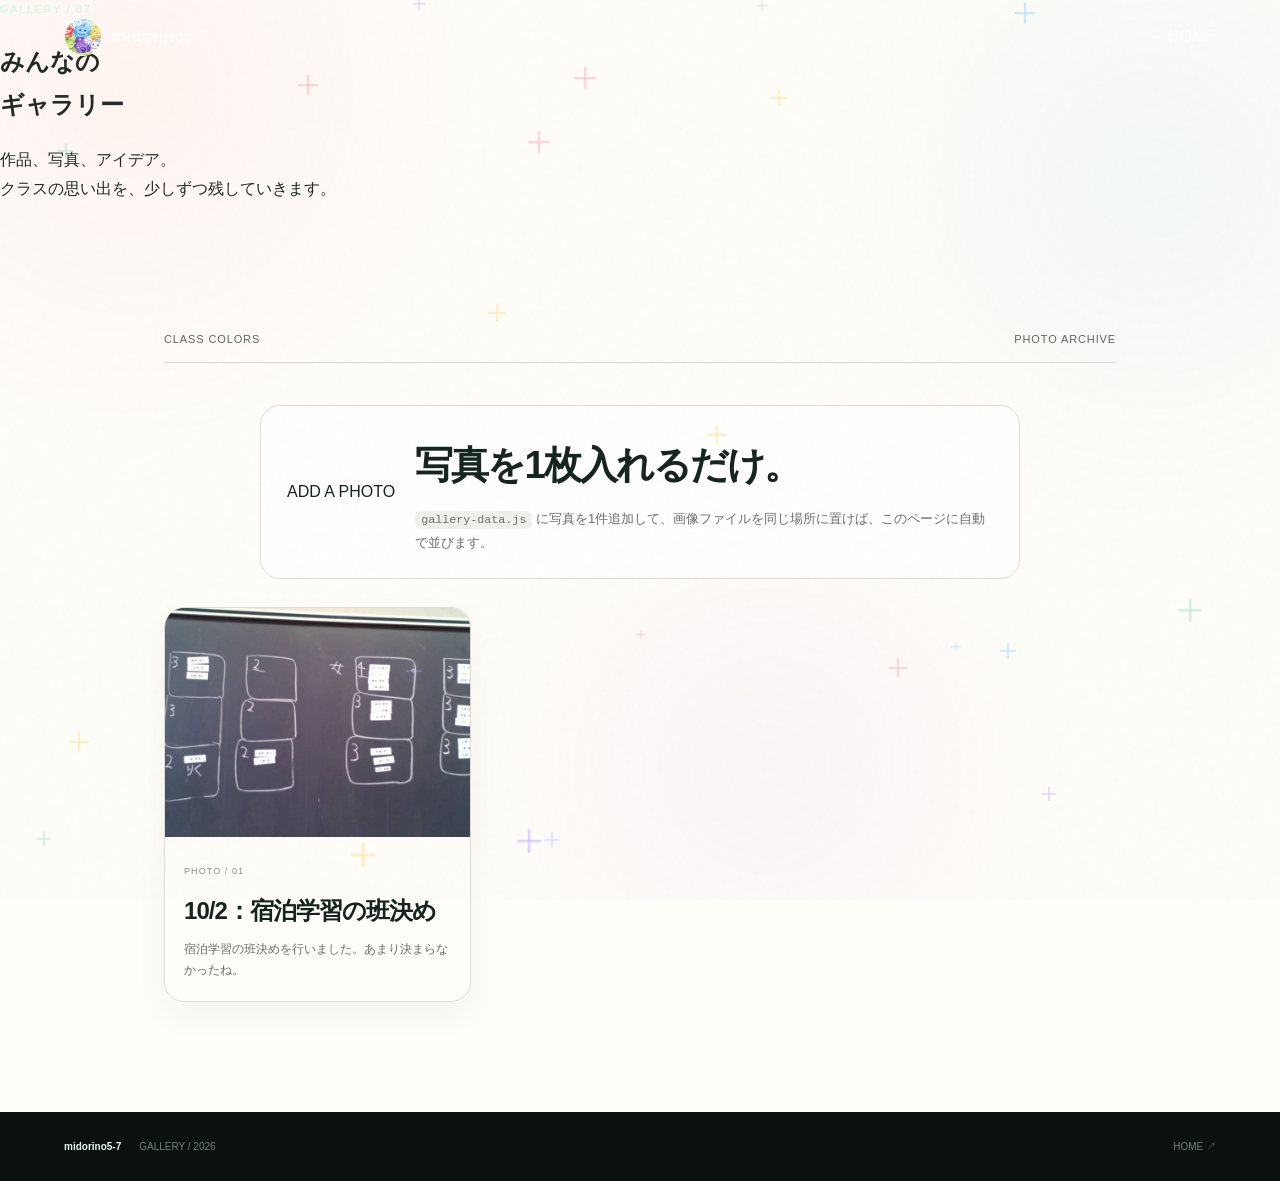
==== commit 5f489c6e: "Add files via upload" ====
--- a/gallery.html
+++ b/gallery.html
@@ -35,7 +35,18 @@
           <p><code>gallery-data.js</code> に写真を1件追加して、画像ファイルを同じ場所に置けば、このページに自動で並びます。</p>
         </div>
       </div>
-      <div class="photo-grid" id="galleryList"></div>
+      <div class="photo-grid" id="galleryList">
+        <article class="photo-card reveal visible">
+          <button class="photo-button" type="button" aria-label="10/2：宿泊学習の班決めを拡大表示">
+            <img src="shukuhaku-han-gime.jpg" alt="10/2：宿泊学習の班決め" loading="lazy">
+          </button>
+          <div class="photo-body">
+            <small>PHOTO / 01</small>
+            <h2>10/2：宿泊学習の班決め</h2>
+            <p>宿泊学習の班決めを行いました。あまり決まらなかったね。</p>
+          </div>
+        </article>
+      </div>
       <div class="empty-gallery reveal" id="galleryEmpty" hidden>
         <img src="class-icon.png" alt="6色のキャラクターイラスト">
         <div>
--- a/style.css
+++ b/style.css
@@ -114,7 +114,7 @@
   top: 0;
   right: 0;
   bottom: 0;
-  width: min(430px, 88vw);
+  width: min(330px, 86vw);
   background: rgba(10,18,14,.98);
   color: #f7fff9;
   border-left: 1px solid rgba(191,255,224,.12);
@@ -124,13 +124,13 @@
 }
 
 .menu.is-open { transform: none; }
-.menu-inner { height: 100%; padding: 25px 34px 28px; display: flex; flex-direction: column; }
+.menu-inner { height: 100%; padding: 22px 24px 24px; display: flex; flex-direction: column; }
 .menu-top { display: flex; justify-content: space-between; font-size: 12px; letter-spacing: .08em; color: #8ba093; }
 .menu-top button { border: 0; background: none; color: #fff; font-size: 28px; line-height: 1; cursor: pointer; }
 .menu nav { margin: auto 0; }
-.menu nav a { display: flex; align-items: baseline; gap: 18px; padding: 10px 0; border-bottom: 1px solid #2c3b32; font-size: clamp(1.65rem, 3vw, 2.7rem); font-weight: 900; letter-spacing: -.04em; }
+.menu nav a { display: flex; align-items: baseline; gap: 18px; padding: 8px 0; border-bottom: 1px solid #2c3b32; font-size: clamp(1.35rem, 2.2vw, 1.9rem); font-weight: 900; letter-spacing: -.04em; }
 .menu nav a b { font-size: 12px; color: var(--green); }
-.menu nav a span { margin-left: auto; font-size: 18px; }
+.menu nav a span { margin-left: auto; font-size: 15px; }
 .menu nav a:hover { color: var(--green); }
 .menu-foot { font-size: 11px; color: #68766d; }
 
@@ -313,9 +313,9 @@
   .closing { padding: 90px 18px 105px; }
   .closing h2 { font-size: clamp(4rem, 16vw, 7rem); }
   .footer { padding: 22px 18px; gap: 12px; flex-direction: column; }
-  .menu { width: min(390px, 92vw); }
-  .menu nav a { font-size: 2rem; }
-  .menu-inner { padding: 20px 22px 24px; }
+  .menu { width: min(310px, 88vw); }
+  .menu nav a { font-size: 1.45rem; padding: 7px 0; }
+  .menu-inner { padding: 18px 20px 22px; }
 }
 
 @media (prefers-reduced-motion: reduce) {
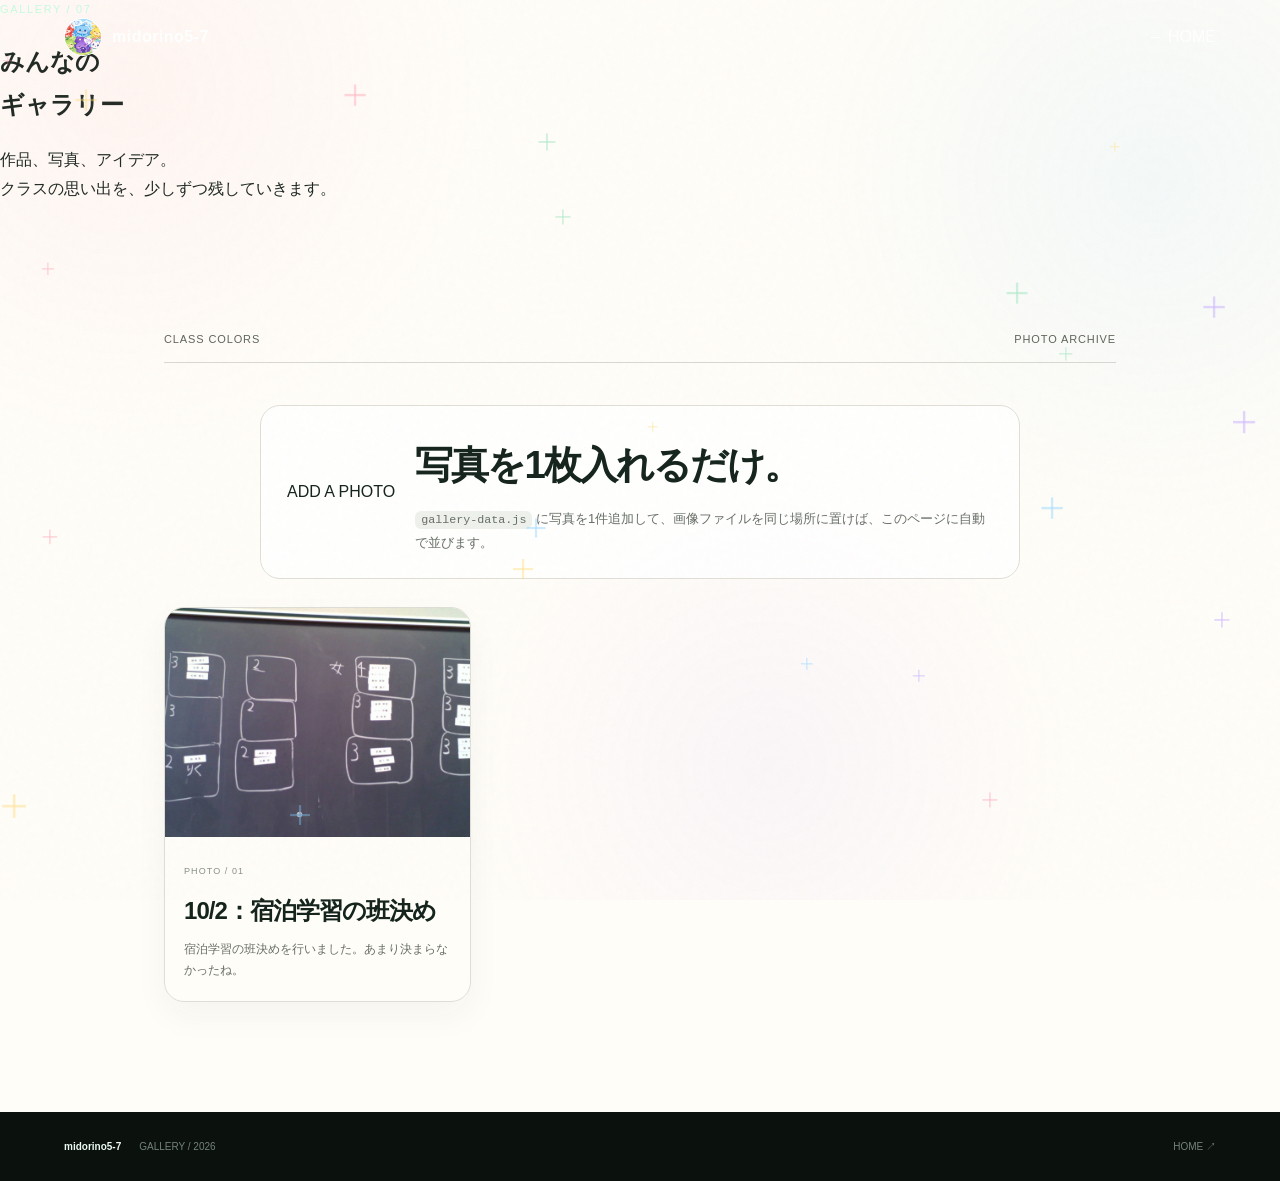
==== commit 8ae3807d: "Add files via upload" ====
--- a/gallery.html
+++ b/gallery.html
@@ -36,7 +36,7 @@
         </div>
       </div>
       <div class="photo-grid" id="galleryList">
-        <article class="photo-card reveal visible">
+        <article class="photo-card reveal visible" data-static-photo="true" data-image="shukuhaku-han-gime.jpg">
           <button class="photo-button" type="button" aria-label="10/2：宿泊学習の班決めを拡大表示">
             <img src="shukuhaku-han-gime.jpg" alt="10/2：宿泊学習の班決め" loading="lazy">
           </button>
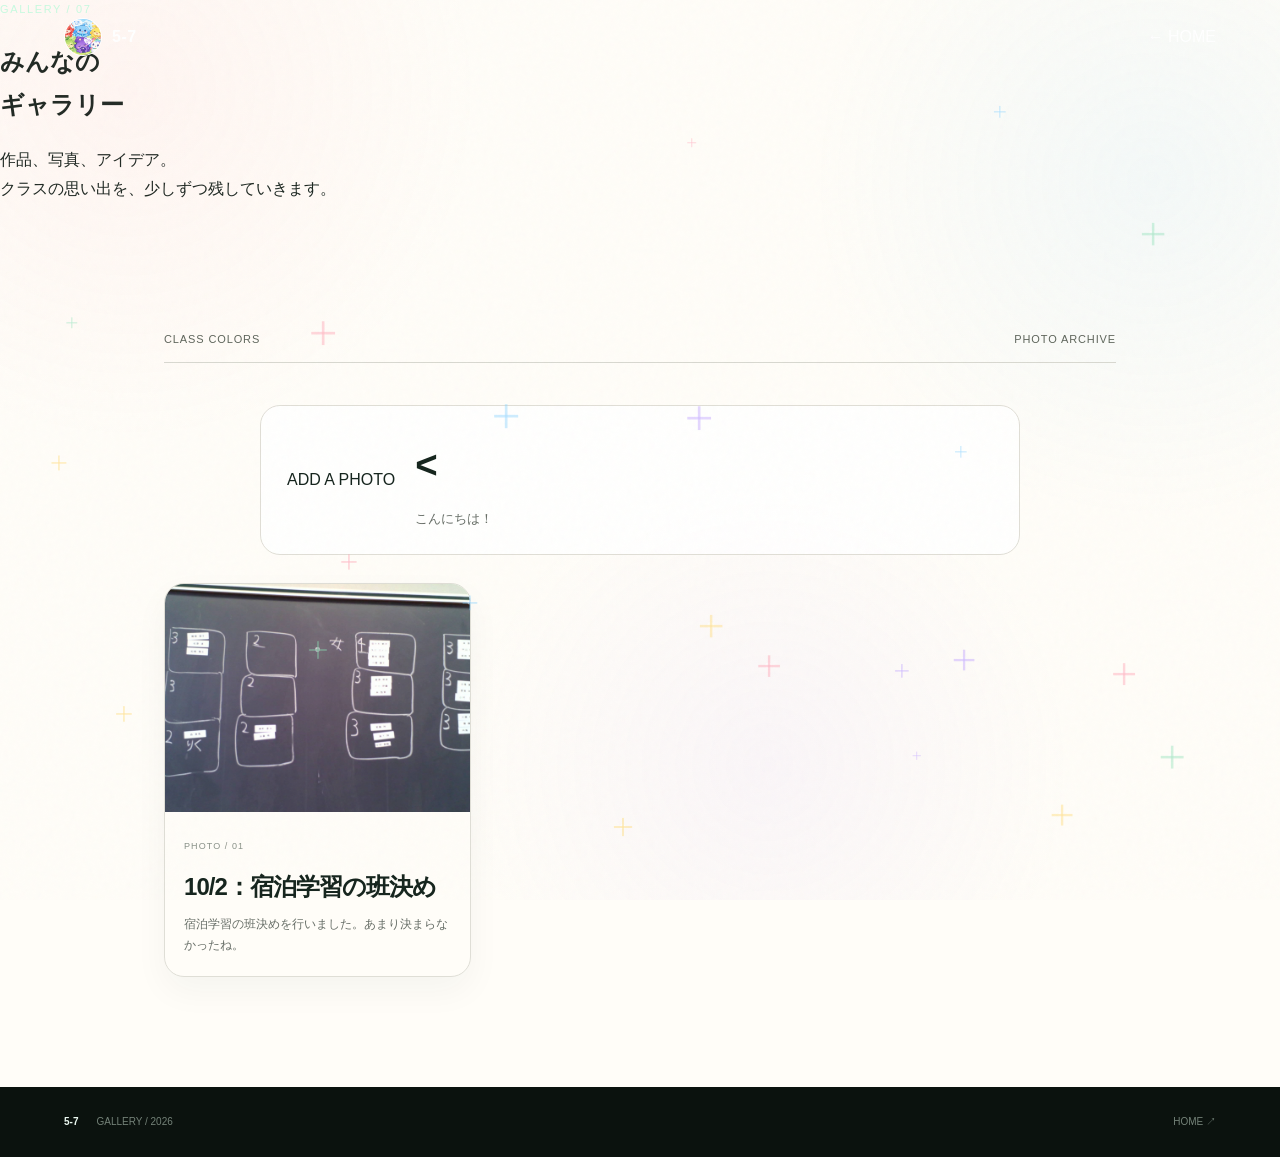
==== commit bce1f387: "Update gallery.html" ====
--- a/gallery.html
+++ b/gallery.html
@@ -4,7 +4,7 @@
   <meta charset="utf-8">
   <meta name="viewport" content="width=device-width, initial-scale=1">
   <meta name="description" content="midorino5-7 — クラスの写真ギャラリー">
-  <title>GALLERY — midorino5-7</title>
+  <title>GALLERY — 5-7</title>
   <link rel="icon" href="favicon.png" type="image/png">
   <link rel="stylesheet" href="style.css">
 </head>
@@ -13,7 +13,7 @@
   <div class="sparkles" id="sparkles" aria-hidden="true"></div>
 
   <header class="site-header light-header">
-    <a class="brand" href="index.html"><span class="brand-avatar"><img src="class-icon.png" alt=""></span><span>midorino5-7</span></a>
+    <a class="brand" href="index.html"><span class="brand-avatar"><img src="class-icon.png" alt=""></span><span>5-7</span></a>
     <a class="back-link" href="index.html">← HOME</a>
   </header>
 
@@ -31,8 +31,8 @@
       <div class="gallery-help reveal">
         <span class="badge">ADD A PHOTO</span>
         <div>
-          <h2>写真を1枚入れるだけ。</h2>
-          <p><code>gallery-data.js</code> に写真を1件追加して、画像ファイルを同じ場所に置けば、このページに自動で並びます。</p>
+          <h2><</h2>
+          <p>こんにちは！</p>
         </div>
       </div>
       <div class="photo-grid" id="galleryList">
@@ -52,7 +52,6 @@
         <div>
           <span class="badge">ARCHIVE AREA</span>
           <h2>ここから<br>もっと輝く。</h2>
-          <p>まだ写真がありません。<br><code>gallery-data.js</code> に1件追加してみよう。</p>
           <a class="button light" href="index.html">HOMEへ戻る <span>↗</span></a>
         </div>
       </div>
@@ -67,7 +66,7 @@
     </figure>
   </div>
 
-  <footer class="footer"><div><strong>midorino5-7</strong><span>GALLERY / 2026</span></div><div><a href="index.html">HOME ↗</a></div></footer>
+  <footer class="footer"><div><strong>5-7</strong><span>GALLERY / 2026</span></div><div><a href="index.html">HOME ↗</a></div></footer>
   <script src="gallery-data.js"></script>
   <script src="script.js"></script>
 </body>
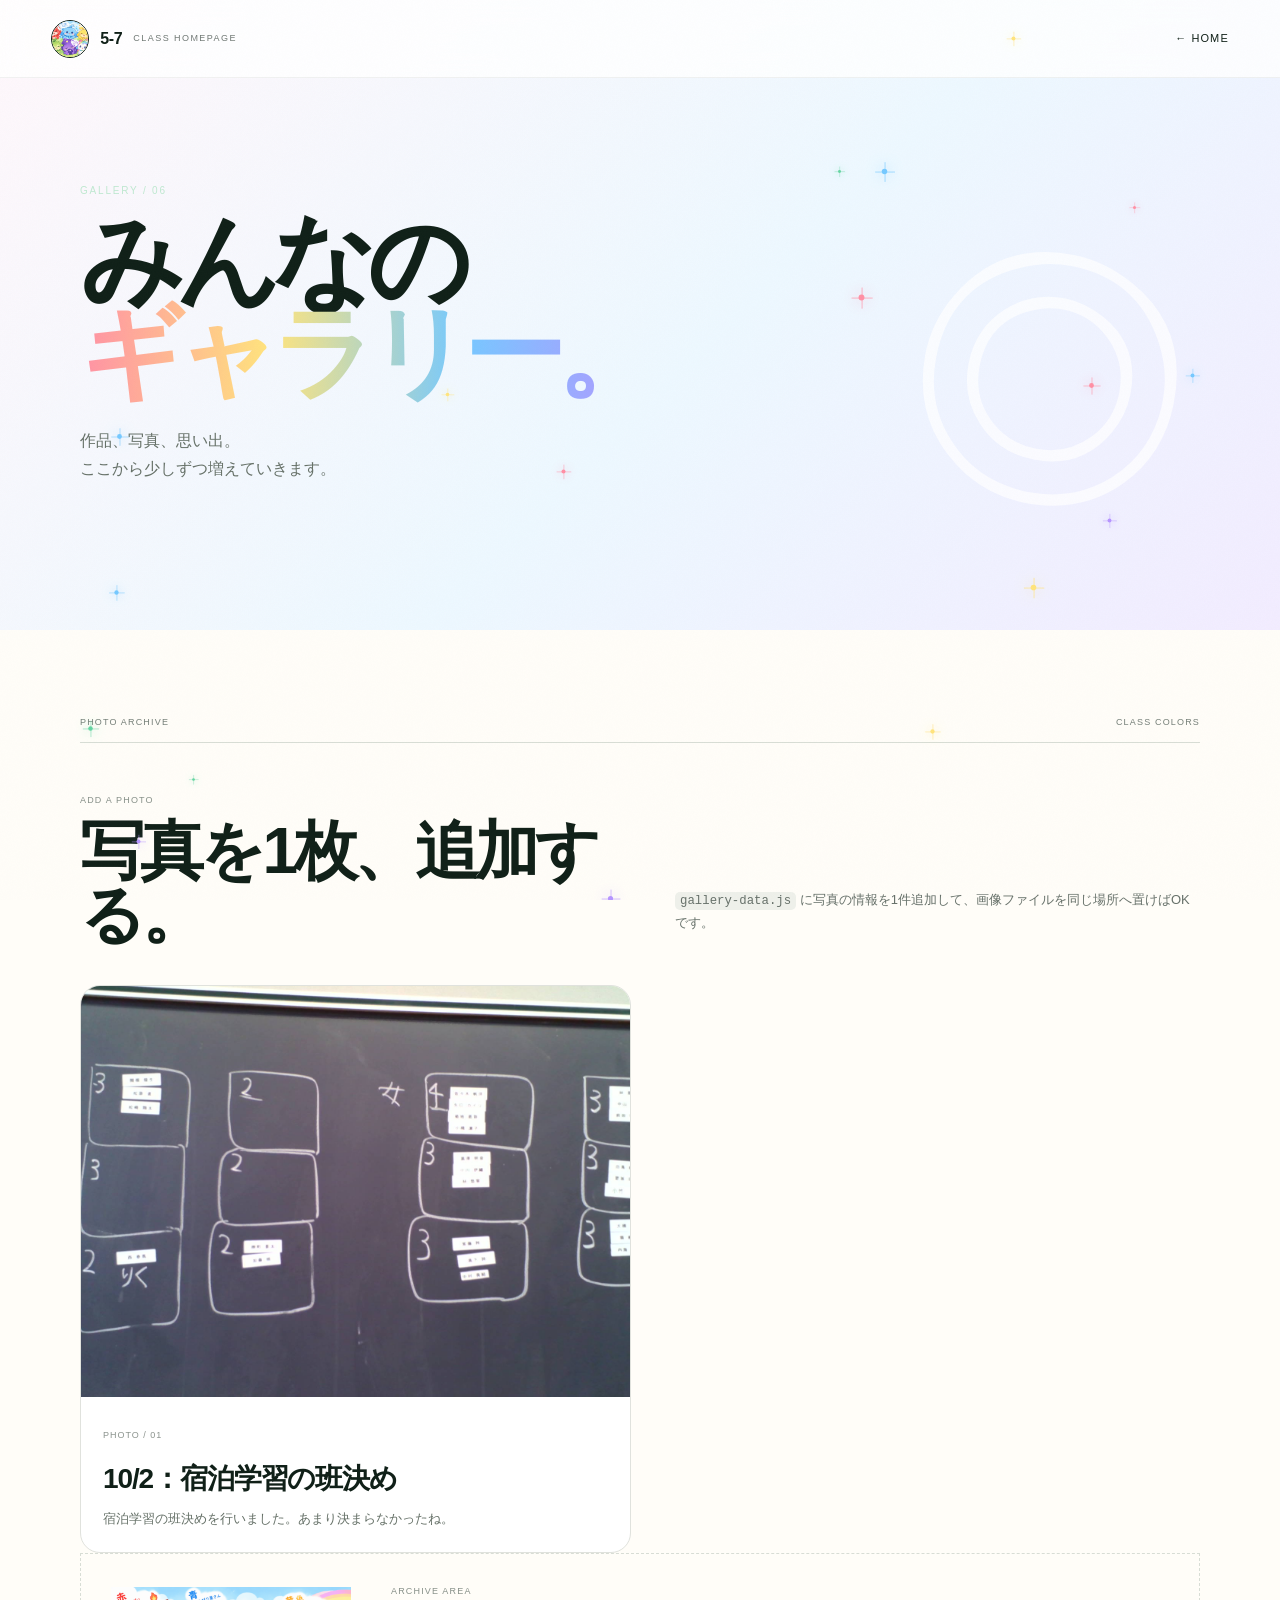
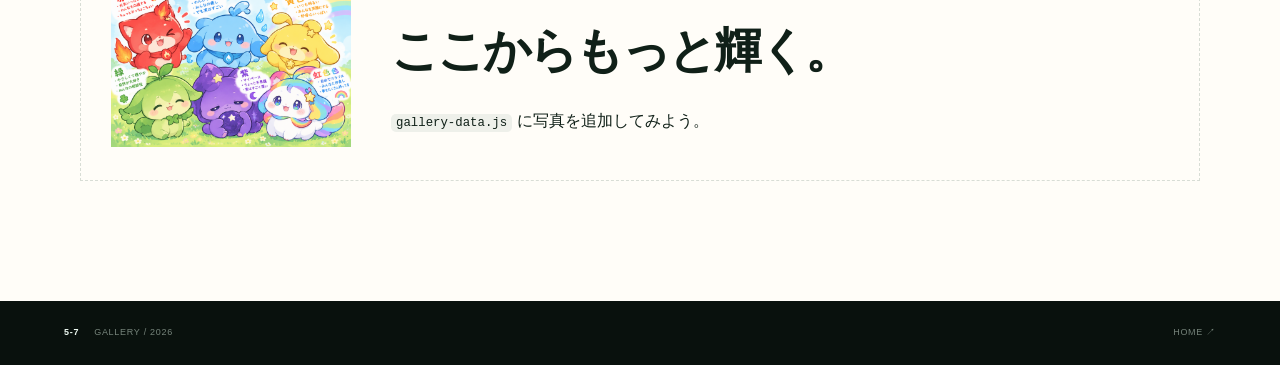
==== commit 22334e2c: "Add files via upload" ====
--- a/gallery.html
+++ b/gallery.html
@@ -3,70 +3,46 @@
 <head>
   <meta charset="utf-8">
   <meta name="viewport" content="width=device-width, initial-scale=1">
-  <meta name="description" content="midorino5-7 — クラスの写真ギャラリー">
-  <title>GALLERY — 5-7</title>
+  <meta name="description" content="5-7 クラスの写真ギャラリー。">
+  <meta name="theme-color" content="#102018">
+  <title>GALLERY | 5-7</title>
   <link rel="icon" href="favicon.png" type="image/png">
   <link rel="stylesheet" href="style.css">
 </head>
-<body class="subpage">
-  <div class="noise" aria-hidden="true"></div>
+<body class="sub-page">
+  <div class="page-noise" aria-hidden="true"></div>
   <div class="sparkles" id="sparkles" aria-hidden="true"></div>
-
-  <header class="site-header light-header">
-    <a class="brand" href="index.html"><span class="brand-avatar"><img src="class-icon.png" alt=""></span><span>5-7</span></a>
-    <a class="back-link" href="index.html">← HOME</a>
+  <header class="header light-header">
+    <a class="brand" href="index.html"><span class="brand-mark"><img src="class-icon.png" alt=""></span><span class="brand-name">5-7</span><span class="brand-sub">CLASS HOMEPAGE</span></a>
+    <a class="back-home" href="index.html">← HOME</a>
   </header>
-
   <main>
-    <section class="subhero">
-      <div class="subhero-inner reveal">
-        <p class="eyebrow">GALLERY / 07</p>
-        <h1>みんなの<br><span>ギャラリー</span></h1>
-        <p>作品、写真、アイデア。<br>クラスの思い出を、少しずつ残していきます。</p>
+    <section class="sub-hero gallery-sub-hero">
+      <div class="sub-hero-inner reveal">
+        <p class="small-label">GALLERY / 06</p>
+        <h1>みんなの<br><span>ギャラリー。</span></h1>
+        <p>作品、写真、思い出。<br>ここから少しずつ増えていきます。</p>
       </div>
+      <div class="sub-hero-shape" aria-hidden="true">◎</div>
     </section>
 
-    <section class="gallery-section section">
-      <div class="section-head reveal"><span>CLASS COLORS</span><span>PHOTO ARCHIVE</span></div>
+    <section class="section gallery-page-section">
+      <div class="section-kicker reveal"><span>PHOTO ARCHIVE</span><span>CLASS COLORS</span></div>
       <div class="gallery-help reveal">
-        <span class="badge">ADD A PHOTO</span>
-        <div>
-          <h2><</h2>
-          <p>こんにちは！</p>
-        </div>
+        <div><p class="tiny-label">ADD A PHOTO</p><h2>写真を1枚、追加する。</h2></div>
+        <p><code>gallery-data.js</code> に写真の情報を1件追加して、画像ファイルを同じ場所へ置けばOKです。</p>
       </div>
-      <div class="photo-grid" id="galleryList">
-        <article class="photo-card reveal visible" data-static-photo="true" data-image="shukuhaku-han-gime.jpg">
-          <button class="photo-button" type="button" aria-label="10/2：宿泊学習の班決めを拡大表示">
-            <img src="shukuhaku-han-gime.jpg" alt="10/2：宿泊学習の班決め" loading="lazy">
-          </button>
-          <div class="photo-body">
-            <small>PHOTO / 01</small>
-            <h2>10/2：宿泊学習の班決め</h2>
-            <p>宿泊学習の班決めを行いました。あまり決まらなかったね。</p>
-          </div>
-        </article>
-      </div>
-      <div class="empty-gallery reveal" id="galleryEmpty" hidden>
-        <img src="class-icon.png" alt="6色のキャラクターイラスト">
-        <div>
-          <span class="badge">ARCHIVE AREA</span>
-          <h2>ここから<br>もっと輝く。</h2>
-          <a class="button light" href="index.html">HOMEへ戻る <span>↗</span></a>
-        </div>
-      </div>
+      <div class="photo-grid" id="galleryList"></div>
+      <div class="gallery-empty" id="galleryEmpty" hidden><img src="class-icon.png" alt="6色のキャラクター"><div><p class="tiny-label">ARCHIVE AREA</p><h2>ここからもっと輝く。</h2><p><code>gallery-data.js</code> に写真を追加してみよう。</p></div></div>
     </section>
   </main>
 
   <div class="lightbox" id="lightbox" aria-hidden="true">
-    <button class="lightbox-close" id="lightboxClose" aria-label="写真を閉じる">×</button>
-    <figure>
-      <img id="lightboxImage" src="" alt="">
-      <figcaption id="lightboxCaption"></figcaption>
-    </figure>
+    <button class="lightbox-close" id="lightboxClose" type="button" aria-label="写真を閉じる">×</button>
+    <figure><img id="lightboxImage" src="" alt=""><figcaption id="lightboxCaption"></figcaption></figure>
   </div>
 
-  <footer class="footer"><div><strong>5-7</strong><span>GALLERY / 2026</span></div><div><a href="index.html">HOME ↗</a></div></footer>
+  <footer class="footer"><div class="footer-brand"><strong>5-7</strong><span>GALLERY / 2026</span></div><a href="index.html">HOME ↗</a></footer>
   <script src="gallery-data.js"></script>
   <script src="script.js"></script>
 </body>
--- a/style.css
+++ b/style.css
@@ -1,924 +1,367 @@
 :root {
-  --ink: #15241d;
-  --ink2: #0b120e;
+  --ink: #102018;
+  --ink-soft: #20342a;
   --paper: #fffdf8;
-  --line: #d8d8d0;
-  --muted: #7d847e;
-  --green: #65d6a2;
-  --mint: #c6ffe3;
+  --paper-2: #f6f5ef;
+  --line: #d8ddd5;
+  --muted: #7c867f;
+  --white: #ffffff;
   --pink: #ff91a5;
   --blue: #76c9ff;
   --yellow: #ffe47d;
+  --green: #65d6a2;
   --purple: #b695ff;
-  --max: 1080px;
+  --max: 1120px;
 }
 
 * { box-sizing: border-box; }
 html { scroll-behavior: smooth; }
-body { margin: 0; background: var(--paper); color: var(--ink); font-family: Arial, "Hiragino Kaku Gothic ProN", "Yu Gothic", sans-serif; line-height: 1.8; }
+body { margin: 0; background: var(--paper); color: var(--ink); font-family: Arial, "Hiragino Kaku Gothic ProN", "Yu Gothic", sans-serif; line-height: 1.7; }
+body.menu-open,
+body.lightbox-open { overflow: hidden; }
 a { color: inherit; text-decoration: none; }
 button { font: inherit; }
-::selection { background: var(--pink); color: var(--ink); }
-
-body::before {
-  content: "";
+img { max-width: 100%; }
+::selection { background: var(--yellow); color: var(--ink); }
+
+.page-noise {
   position: fixed;
   inset: 0;
+  z-index: 100;
   pointer-events: none;
-  z-index: 1;
-  background:
-    radial-gradient(circle at 10% 10%, rgba(255,143,161,.07), transparent 25%),
-    radial-gradient(circle at 90% 20%, rgba(114,199,255,.08), transparent 25%),
-    radial-gradient(circle at 60% 85%, rgba(184,149,255,.07), transparent 28%);
-}
-
-.noise {
+  opacity: .02;
+  background-image: url("data:image/svg+xml,%3Csvg xmlns='http://www.w3.org/2000/svg' width='180' height='180' viewBox='0 0 180 180'%3E%3Cfilter id='noise'%3E%3CfeTurbulence type='fractalNoise' baseFrequency='.8' numOctaves='3' stitchTiles='stitch'/%3E%3C/filter%3E%3Crect width='100%25' height='100%25' filter='url(%23noise)'/%3E%3C/svg%3E");
+}
+
+.sparkles { position: fixed; inset: 0; z-index: 80; pointer-events: none; overflow: hidden; }
+.sparkles i { position: absolute; width: 5px; height: 5px; border-radius: 50%; background: currentColor; box-shadow: 0 0 14px currentColor; animation: twinkle 3.4s ease-in-out infinite; }
+.sparkles i::before,
+.sparkles i::after { content: ""; position: absolute; left: 50%; top: 50%; width: 18px; height: 1px; background: currentColor; transform: translate(-50%, -50%); opacity: .55; }
+.sparkles i::after { transform: translate(-50%, -50%) rotate(90deg); }
+
+.header {
   position: fixed;
-  inset: 0;
-  pointer-events: none;
-  opacity: .025;
-  z-index: 50;
-  background-image: url("data:image/svg+xml,%3Csvg viewBox='0 0 180 180' xmlns='http://www.w3.org/2000/svg'%3E%3Cfilter id='n'%3E%3CfeTurbulence type='fractalNoise' baseFrequency='.9' numOctaves='3' stitchTiles='stitch'/%3E%3C/filter%3E%3Crect width='100%25' height='100%25' filter='url(%23n)'/%3E%3C/svg%3E");
-}
-
-.sparkles {
-  position: fixed;
-  inset: 0;
-  pointer-events: none;
-  z-index: 25;
-  overflow: hidden;
-}
-
-.sparkles i {
-  position: absolute;
-  width: 5px;
-  height: 5px;
-  border-radius: 50%;
-  background: #fff;
-  box-shadow: 0 0 15px rgba(255,255,255,.9);
-  opacity: .65;
-  animation: twinkle 3s ease-in-out infinite;
-}
-
-.sparkles i::before,
-.sparkles i::after {
-  content: "";
-  position: absolute;
-  left: 50%;
-  top: 50%;
-  width: 18px;
-  height: 2px;
-  background: currentColor;
-  transform: translate(-50%, -50%);
-  opacity: .6;
-}
-
-.sparkles i::after { transform: translate(-50%, -50%) rotate(90deg); }
-
-.site-header {
-  position: fixed;
-  z-index: 40;
+  z-index: 70;
   top: 0;
   left: 0;
   right: 0;
-  height: 74px;
-  padding: 0 5vw;
+  height: 78px;
+  padding: 0 4vw;
   display: flex;
   align-items: center;
   justify-content: space-between;
-  color: #fff;
-}
-
-.brand { display: flex; align-items: center; gap: 10px; font-weight: 700; letter-spacing: .03em; }
-.brand-avatar { display: grid; place-items: center; width: 38px; height: 38px; border: 1px solid currentColor; border-radius: 50%; overflow: hidden; background: #fff; }
-.brand-avatar img { width: 100%; height: 100%; object-fit: cover; }
-
-.menu-button {
-  width: 46px;
-  height: 46px;
-  border: 1px solid currentColor;
-  background: transparent;
-  color: inherit;
-  display: grid;
-  align-content: center;
-  gap: 7px;
-  padding: 0 11px;
-  cursor: pointer;
-}
-
-.menu-button span { display: block; height: 1px; background: currentColor; transition: .3s; }
-
-.menu {
-  position: fixed;
-  z-index: 60;
-  top: 0;
-  right: 0;
-  bottom: 0;
-  width: min(330px, 86vw);
-  background: rgba(10,18,14,.98);
-  color: #f7fff9;
-  border-left: 1px solid rgba(191,255,224,.12);
-  box-shadow: -20px 0 60px rgba(0,0,0,.18);
-  transform: translateX(100%);
-  transition: transform .55s cubic-bezier(.77,0,.18,1);
-}
-
-.menu.is-open { transform: none; }
-.menu-inner { height: 100%; padding: 22px 24px 24px; display: flex; flex-direction: column; }
-.menu-top { display: flex; justify-content: space-between; font-size: 12px; letter-spacing: .08em; color: #8ba093; }
-.menu-top button { border: 0; background: none; color: #fff; font-size: 28px; line-height: 1; cursor: pointer; }
-.menu nav { margin: auto 0; }
-.menu nav a { display: flex; align-items: baseline; gap: 18px; padding: 8px 0; border-bottom: 1px solid #2c3b32; font-size: clamp(1.35rem, 2.2vw, 1.9rem); font-weight: 900; letter-spacing: -.04em; }
-.menu nav a b { font-size: 12px; color: var(--green); }
-.menu nav a span { margin-left: auto; font-size: 15px; }
-.menu nav a:hover { color: var(--green); }
-.menu-foot { font-size: 11px; color: #68766d; }
-
-.hero {
-  min-height: 100vh;
-  background: var(--ink);
-  color: #f5fff8;
-  position: relative;
-  overflow: hidden;
-  display: flex;
-  align-items: center;
-}
-
-.hero-grid { position: absolute; inset: 0; opacity: .13; background-image: linear-gradient(#61776a 1px, transparent 1px), linear-gradient(90deg, #61776a 1px, transparent 1px); background-size: 72px 72px; }
-.hero-glow { position: absolute; width: 44vw; aspect-ratio: 1; border-radius: 50%; filter: blur(4px); opacity: .2; }
-.glow-a { background: radial-gradient(circle, var(--pink), transparent 65%); left: -20vw; top: -18vh; }
-.glow-b { background: radial-gradient(circle, var(--blue), transparent 64%); right: -17vw; bottom: -14vh; }
-
-.hero-orbit { position: absolute; border: 1px solid rgba(191,255,224,.3); border-radius: 50%; aspect-ratio: 1; }
-.orbit-a { width: 64vw; right: -24vw; top: 12vh; animation: spin 32s linear infinite; }
-.orbit-b { width: 34vw; right: 10vw; top: 31vh; border-style: dashed; animation: spin 22s linear infinite reverse; }
-
-.hero-content { width: min(560px, 88vw); margin-left: max(5vw, calc((100vw - var(--max)) / 2)); position: relative; z-index: 3; }
-.eyebrow { font-size: 11px; letter-spacing: .15em; color: var(--mint); margin: 0 0 20px; }
-.hero h1 { font-size: clamp(3.4rem, 6.5vw, 6.8rem); line-height: 1; letter-spacing: -.06em; margin: 0; font-weight: 900; }
-.hero h1 .line { display: block; }
-.gradient-text { background: linear-gradient(100deg, #ff9baa, #82d1ff 48%, #c3a5ff); -webkit-background-clip: text; background-clip: text; color: transparent; }
-.hero h1 .marker { position: relative; width: max-content; }
-.hero h1 .marker::after { content: ""; position: absolute; left: -2%; right: -3%; bottom: 5%; height: .23em; background: linear-gradient(90deg, var(--green), var(--yellow), var(--pink), var(--blue)); z-index: -1; transform: rotate(-1deg); animation: marker 1s .5s both; }
-.hero-copy { font-size: 15px; margin: 30px 0; color: #b9c9bf; }
-.hero-link { display: inline-flex; align-items: center; gap: 18px; font-size: 11px; letter-spacing: .08em; border-bottom: 1px solid #59675f; padding-bottom: 9px; }
-.hero-link i { font-style: normal; color: var(--yellow); font-size: 16px; }
-.hero-index { position: absolute; right: 4vw; bottom: 30px; font-size: 11px; color: #769082; }
-
-.hero-art { position: absolute; z-index: 2; width: min(430px, 40vw); right: max(5vw, calc((100vw - var(--max)) / 2)); top: 19vh; display: grid; place-items: center; }
-.art-card { position: relative; width: 100%; border: 1px solid rgba(255,255,255,.24); padding: 12px; background: rgba(255,255,255,.06); backdrop-filter: blur(8px); box-shadow: 0 28px 70px rgba(0,0,0,.25); transform: rotate(2.5deg); animation: float 7s ease-in-out infinite; }
-.art-card img { display: block; width: 100%; height: auto; }
-.art-ring { position: absolute; width: 118%; aspect-ratio: 1; border: 1px solid rgba(255,255,255,.12); border-radius: 50%; animation: spin 36s linear infinite; }
-.art-label { margin-top: 18px; font-size: 10px; letter-spacing: .09em; color: #9db3a5; }
-
-.section { max-width: var(--max); margin: auto; padding: 110px 5vw; position: relative; z-index: 2; }
-.section-head { display: flex; justify-content: space-between; padding-bottom: 13px; border-bottom: 1px solid var(--line); font-size: 11px; letter-spacing: .08em; color: #5e655b; }
-.goal-grid { display: grid; grid-template-columns: 1fr 1fr; gap: 70px; padding-top: 58px; }
-.display { font-size: clamp(3.2rem, 5vw, 5.6rem); line-height: 1.08; font-weight: 900; letter-spacing: -.06em; }
-.display em { font-style: normal; background: linear-gradient(transparent 63%, #ffb7c1 63%); }
-.body-copy { max-width: 470px; font-size: 15px; color: #3f443d; }
-.body-copy p { margin: 0 0 22px; }
-.meta-row { border-top: 1px solid var(--line); padding: 12px 0; display: flex; gap: 20px; font-size: 10px; letter-spacing: .04em; }
-.meta-row span { color: #858b81; width: 70px; }
-.meta-row b { font-weight: 600; }
-
-.cute-note { display: flex; align-items: center; gap: 15px; margin-top: 45px; }
-.cute-face { width: 46px; height: 46px; display: grid; place-items: center; border-radius: 50%; background: linear-gradient(135deg, #fff3b7, #ffbfd0); box-shadow: 0 12px 28px rgba(255,159,177,.2); animation: cuteFloat 3.8s ease-in-out infinite; }
-.cute-bubble { padding: 10px 16px; background: #fff; border: 1px solid #e2dfd6; border-radius: 16px 16px 16px 4px; color: #5c625d; font-size: 13px; }
-
-.section-dark { background: var(--ink); color: #f3fff7; }
-.manifesto { min-height: 70vh; display: grid; place-items: center; padding: 90px 5vw; position: relative; overflow: hidden; }
-.manifesto::before { content: "✦"; position: absolute; right: 2vw; top: -.2em; font: 900 48vw/.7 serif; color: #18231d; }
-.manifesto-stars { position: absolute; inset: 0; background: radial-gradient(circle at 13% 25%, rgba(255,143,161,.25), transparent 0 2%, transparent 9%), radial-gradient(circle at 72% 70%, rgba(114,199,255,.22), transparent 0 2%, transparent 12%), radial-gradient(circle at 62% 20%, rgba(255,228,122,.25), transparent 0 1.6%, transparent 10%); }
-.manifesto-inner { position: relative; z-index: 2; width: min(var(--max), 90vw); }
-.quote { font-size: clamp(3.5rem, 7vw, 8rem); line-height: 1.03; font-weight: 900; letter-spacing: -.07em; margin: 0; }
-.quote span { background: linear-gradient(90deg, #ff95a7, #ffe87f, #81cbff, #bf9eff); -webkit-background-clip: text; background-clip: text; color: transparent; }
-.quote-note { margin-top: 42px; font-size: 10px; letter-spacing: .08em; color: #8ea097; }
-
-.colors { background: linear-gradient(135deg, #fffdf8, #f6f4ff); }
-.color-grid { display: grid; grid-template-columns: repeat(3, 1fr); gap: 16px; margin-top: 38px; }
-.color-card { min-height: 290px; padding: 25px; border: 1px solid #dddeda; position: relative; overflow: hidden; background: rgba(255,255,255,.8); box-shadow: 0 16px 40px rgba(30,45,38,.05); transition: transform .35s, box-shadow .35s; }
-.color-card:hover { transform: translateY(-7px) rotate(-.5deg); box-shadow: 0 25px 55px rgba(30,45,38,.1); }
-.color-dot { display: block; width: 15px; height: 15px; border-radius: 50%; margin-bottom: 22px; }
-.color-no { position: absolute; right: 18px; top: 17px; font-size: 10px; color: #8b908b; }
-.color-card h2 { font-size: 2.7rem; margin: 0 0 10px; letter-spacing: -.04em; }
-.color-card p { max-width: 260px; margin: 0; color: #60665f; font-size: 13px; }
-.card-sparkle { position: absolute; right: 18px; bottom: 12px; font-size: 44px; opacity: .16; animation: bob 4s ease-in-out infinite; }
-.red .color-dot { background: var(--pink); box-shadow: 0 0 18px rgba(255,143,161,.5); }
-.blue .color-dot { background: var(--blue); box-shadow: 0 0 18px rgba(114,199,255,.5); }
-.yellow .color-dot { background: var(--yellow); box-shadow: 0 0 18px rgba(255,228,122,.55); }
-.green .color-dot { background: var(--green); box-shadow: 0 0 18px rgba(101,214,162,.5); }
-.purple .color-dot { background: var(--purple); box-shadow: 0 0 18px rgba(184,149,255,.5); }
-.rainbow .color-dot { background: linear-gradient(90deg, #ff91a7, #ffdf70, #69dca8, #79c9ff, #b38cff); box-shadow: 0 0 18px rgba(160,160,255,.45); }
-
-.blackhole { position: relative; overflow: hidden; min-height: 92vh; padding: 100px 5vw; display: grid; grid-template-columns: minmax(300px, .9fr) minmax(380px, 1.1fr); align-items: center; gap: 30px; }
-.blackhole-grid { position: absolute; inset: 0; opacity: .16; background-image: linear-gradient(#53675d 1px, transparent 1px), linear-gradient(90deg, #53675d 1px, transparent 1px); background-size: 64px 64px; }
-.blackhole-copy { position: relative; z-index: 2; max-width: 520px; }
-.blackhole-copy h2 { font-size: clamp(3.3rem, 6.8vw, 7rem); line-height: .98; letter-spacing: -.07em; margin: 0 0 25px; }
-.blackhole-copy h2 span { background: linear-gradient(90deg, #ff9ba9, #ffe67c, #7dcbff, #be9bff); -webkit-background-clip: text; background-clip: text; color: transparent; }
-.blackhole-copy > p:last-child { max-width: 420px; color: #a8b6ae; font-size: 14px; }
-
-.blackhole-stage { min-height: 540px; position: relative; display: grid; place-items: center; }
-.black-hole { width: min(42vw, 430px); aspect-ratio: 1; position: relative; display: grid; place-items: center; }
-.black-core { width: 40%; aspect-ratio: 1; border-radius: 50%; background: #020402; box-shadow: 0 0 55px 20px rgba(0,0,0,.85), 0 0 120px rgba(0,0,0,.6); position: relative; z-index: 3; }
-.accretion { position: absolute; border-radius: 50%; border: 18px solid transparent; filter: blur(.2px); transform: rotate(-12deg); }
-.accretion-one { width: 88%; height: 38%; border-top-color: #ff9baa; border-right-color: #ffe47d; box-shadow: 0 0 34px rgba(255,151,167,.45), 0 0 46px rgba(255,228,125,.28); animation: disk 7s linear infinite; }
-.accretion-two { width: 72%; height: 30%; border-bottom-color: #7fcaff; border-left-color: #bf9eff; opacity: .9; box-shadow: 0 0 32px rgba(125,202,255,.35); animation: diskReverse 9s linear infinite; }
-.warp-text { position: absolute; inset: 0; display: grid; place-items: center; color: #e7f7ee; font-size: 12px; letter-spacing: .18em; white-space: nowrap; opacity: .75; text-align: center; }
-.warp-one { transform: rotate(-17deg) scaleY(.72) skewX(-10deg); animation: warpOne 8s ease-in-out infinite; }
-.warp-two { transform: rotate(20deg) scaleY(.66) skewX(12deg); color: #a4d9ff; opacity: .55; animation: warpTwo 10s ease-in-out infinite; }
-.hole-star { position: absolute; z-index: 4; font-size: 24px; opacity: .8; }
-.star-a { left: 16%; top: 20%; color: #ffe47d; animation: starDrift 5s ease-in-out infinite; }
-.star-b { right: 15%; bottom: 24%; color: #9edaff; animation: starDrift 6s ease-in-out infinite reverse; }
-.star-c { right: 23%; top: 16%; color: #ff9baa; font-size: 40px; animation: starPulse 4s ease-in-out infinite; }
-
-.memory { background: #f0f0e8; }
-.memory-grid { display: grid; grid-template-columns: 1.2fr .8fr; gap: 16px; margin-top: 38px; }
-.memory-card { min-height: 430px; padding: 30px; background: linear-gradient(135deg, #1a2b22, #142019); color: #f6fff8; display: flex; flex-direction: column; justify-content: space-between; position: relative; overflow: hidden; }
-.memory-card::before, .memory-card::after { content: ""; position: absolute; border-radius: 50%; opacity: .3; }
-.memory-card::before { width: 360px; height: 360px; right: -150px; top: -150px; background: radial-gradient(circle, var(--blue), transparent 68%); }
-.memory-card::after { width: 300px; height: 300px; left: -140px; bottom: -160px; background: radial-gradient(circle, var(--pink), transparent 68%); }
-.memory-card > * { position: relative; z-index: 2; }
-.memory-index { font-size: 10px; color: #8aa295; }
-.memory-card small, .mini-card small { font-size: 10px; letter-spacing: .08em; color: #b7c5bd; }
-.memory-card h2 { font-size: clamp(3rem, 5vw, 5.8rem); line-height: .95; letter-spacing: -.07em; margin: 10px 0 18px; }
-.memory-card p { max-width: 400px; color: #b6c4bc; }
-.memory-card strong { font-size: 11px; color: var(--yellow); }
-.mini-card { background: #fffdf8; border: 1px solid #d8dbd3; padding: 28px; min-height: 300px; display: grid; grid-template-columns: 42px 1fr; gap: 18px; align-items: start; }
-.mini-card > span { font-size: 10px; color: #8b928b; }
-.mini-card h3 { font-size: clamp(1.8rem, 3vw, 2.8rem); margin: 6px 0 10px; letter-spacing: -.05em; }
-.mini-card p { margin: 0; color: #666d65; font-size: 13px; }
-.tiny-stars { margin-top: 26px; color: var(--purple); letter-spacing: .3em; animation: tinyTwinkle 3s ease-in-out infinite; }
-
-.closing { padding: 120px 5vw 140px; }
-.closing-inner { max-width: var(--max); margin: auto; }
-.closing h2 { font-size: clamp(4rem, 8.5vw, 9.5rem); line-height: .92; letter-spacing: -.08em; margin: 0 0 26px; }
-.closing h2 span { background: linear-gradient(90deg, #ff9eae, #ffe47e, #7ecaff, #c19dff); -webkit-background-clip: text; background-clip: text; color: transparent; }
-.closing p { color: #aab9b1; max-width: 600px; }
-.button { display: inline-flex; margin-top: 28px; padding: 14px 18px; border: 1px solid #61736a; font-size: 11px; gap: 30px; transition: .3s; }
-.button:hover { background: linear-gradient(90deg, var(--green), var(--yellow)); color: var(--ink); border-color: transparent; }
-.footer { padding: 26px 5vw; background: #0b120e; color: #748278; display: flex; justify-content: space-between; font-size: 10px; position: relative; z-index: 2; }
-.footer strong { color: #ecf9f1; font-weight: 700; margin-right: 18px; }
-.footer a:hover { color: var(--mint); }
-
-.reveal { opacity: 0; transform: translateY(28px); transition: opacity .75s ease, transform .75s ease; }
+  color: var(--white);
+}
+.header.light-header { color: var(--ink); background: rgba(255,255,255,.8); backdrop-filter: blur(14px); border-bottom: 1px solid rgba(16,32,24,.06); }
+.brand { display: flex; align-items: center; gap: 11px; }
+.brand-mark { width: 38px; height: 38px; display: grid; place-items: center; border-radius: 50%; overflow: hidden; background: #fff; border: 1px solid currentColor; }
+.brand-mark img { width: 100%; height: 100%; object-fit: cover; }
+.brand-name { font-weight: 900; letter-spacing: -.02em; }
+.brand-sub { font-size: 9px; letter-spacing: .16em; opacity: .6; }
+.header-right { display: flex; align-items: center; gap: 20px; }
+.header-note { font-size: 9px; letter-spacing: .12em; opacity: .6; }
+.menu-button { width: 42px; height: 42px; border: 1px solid currentColor; background: transparent; color: inherit; display: grid; place-content: center; gap: 5px; cursor: pointer; }
+.menu-button span { width: 17px; height: 1px; background: currentColor; display: block; }
+.back-home { font-size: 11px; letter-spacing: .1em; }
+
+.menu-panel { position: fixed; inset: 0 0 0 auto; width: min(360px, 88vw); z-index: 90; background: #0b1711; color: #f6fff8; transform: translateX(100%); transition: transform .45s ease; box-shadow: -30px 0 80px rgba(0,0,0,.25); }
+.menu-panel.is-open { transform: none; }
+.menu-panel-inner { height: 100%; padding: 22px 24px 24px; display: flex; flex-direction: column; }
+.menu-top { display: flex; align-items: center; justify-content: space-between; color: #8fa297; font-size: 11px; letter-spacing: .16em; }
+.menu-close { border: 0; background: none; color: #fff; font-size: 28px; line-height: 1; cursor: pointer; }
+.menu-links { margin: auto 0; }
+.menu-links a { display: grid; grid-template-columns: 30px 1fr 20px; align-items: center; gap: 12px; padding: 11px 0; border-bottom: 1px solid #26362d; }
+.menu-links span { color: var(--green); font-size: 10px; }
+.menu-links strong { font-size: 1.65rem; letter-spacing: -.05em; }
+.menu-links em { font-style: normal; opacity: .55; }
+.menu-links a:hover strong { color: var(--yellow); }
+.menu-bottom { color: #637168; font-size: 10px; letter-spacing: .12em; }
+
+.hero { min-height: 100svh; padding: 130px 5vw 90px; background: var(--ink); color: #f6fff9; position: relative; overflow: hidden; display: flex; align-items: center; }
+.hero-backdrop { position: absolute; inset: 0; overflow: hidden; }
+.hero-grid { position: absolute; inset: 0; opacity: .1; background-image: linear-gradient(#608170 1px, transparent 1px), linear-gradient(90deg, #608170 1px, transparent 1px); background-size: 70px 70px; }
+.hero-blob { position: absolute; width: 45vw; aspect-ratio: 1; border-radius: 50%; filter: blur(5px); opacity: .16; }
+.blob-pink { top: -22vw; left: -16vw; background: radial-gradient(circle, var(--pink), transparent 65%); }
+.blob-blue { right: -18vw; bottom: -20vw; background: radial-gradient(circle, var(--blue), transparent 65%); }
+.hero-orbit { position: absolute; border: 1px solid rgba(198,255,227,.22); border-radius: 50%; aspect-ratio: 1; }
+.orbit-one { width: 60vw; right: -25vw; top: 15vh; animation: spin 34s linear infinite; }
+.orbit-two { width: 31vw; right: 11vw; top: 33vh; border-style: dashed; animation: spin 21s linear infinite reverse; }
+.hero-inner { width: min(var(--max), 100%); margin: auto; display: grid; grid-template-columns: 1.05fr .95fr; align-items: center; gap: 55px; position: relative; z-index: 2; }
+.hero-copy { max-width: 650px; }
+.small-label { margin: 0 0 16px; font-size: 10px; letter-spacing: .18em; color: #bfe8d0; }
+.hero h1 { margin: 0; font-size: clamp(3.6rem, 7vw, 7.6rem); line-height: .98; letter-spacing: -.075em; font-weight: 900; }
+.hero h1 span { background: linear-gradient(90deg, var(--pink), var(--yellow), var(--blue)); -webkit-background-clip: text; background-clip: text; color: transparent; }
+.hero h1 b { display: inline-block; position: relative; font-weight: 900; }
+.hero h1 b::after { content: ""; position: absolute; left: -2%; right: -3%; bottom: .02em; height: .18em; background: linear-gradient(90deg, var(--green), var(--yellow), var(--pink), var(--blue)); transform: rotate(-1deg); z-index: -1; transform-origin: left; animation: underline .9s .35s both; }
+.hero-lead { margin: 30px 0 0; max-width: 610px; color: #b7c6be; font-size: 15px; }
+.hero-actions { display: flex; align-items: center; gap: 22px; margin-top: 34px; }
+.primary-button,
+.outline-button { display: inline-flex; align-items: center; justify-content: space-between; gap: 22px; padding: 13px 16px; border: 1px solid #687a70; font-size: 10px; letter-spacing: .08em; transition: transform .25s ease, background .25s ease, color .25s ease, border-color .25s ease; }
+.primary-button { background: #effcf4; color: var(--ink); border-color: transparent; }
+.primary-button:hover { transform: translateY(-3px); background: linear-gradient(90deg, var(--green), var(--yellow)); }
+.outline-button:hover { transform: translateY(-3px); border-color: transparent; background: var(--ink); color: #fff; }
+.hero .text-button { color: #d6e7de; }
+.text-button { font-size: 10px; letter-spacing: .12em; border-bottom: 1px solid currentColor; padding-bottom: 6px; }
+.text-button:hover { color: var(--yellow); }
+.hero-visual { position: relative; width: min(500px, 100%); justify-self: end; }
+.hero-card { position: relative; padding: 13px; background: rgba(255,255,255,.08); border: 1px solid rgba(255,255,255,.25); box-shadow: 0 30px 90px rgba(0,0,0,.28); transform: rotate(2deg); animation: float 7s ease-in-out infinite; }
+.hero-card img { display: block; width: 100%; height: auto; background: #fff; }
+.hero-card-top,
+.hero-card-bottom { display: flex; align-items: center; justify-content: space-between; padding: 8px 2px; color: #b1c0b8; font-size: 9px; letter-spacing: .12em; }
+.float-tag { position: absolute; padding: 9px 12px; border-radius: 99px; border: 1px solid rgba(255,255,255,.32); background: rgba(10,20,15,.75); backdrop-filter: blur(8px); font-size: 9px; letter-spacing: .12em; box-shadow: 0 12px 35px rgba(0,0,0,.2); animation: bob 4s ease-in-out infinite; }
+.tag-study { left: -25px; top: 14%; color: #ffd2dc; }
+.tag-lunch { right: -20px; top: 48%; color: #fff0b3; animation-delay: -.8s; }
+.tag-play { left: 11%; bottom: -8px; color: #bfe0ff; animation-delay: -1.6s; }
+.hero-scroll { position: absolute; right: 5vw; bottom: 27px; z-index: 3; font-size: 9px; letter-spacing: .16em; color: #7e9387; }
+.hero-scroll span { margin-left: 8px; color: #d6e5dc; }
+
+.notice-strip { display: grid; grid-template-columns: 110px 1fr; align-items: center; min-height: 50px; border-bottom: 1px solid var(--line); background: #fff; overflow: hidden; }
+.notice-label { padding-left: 5vw; font-size: 9px; letter-spacing: .16em; color: #818a83; }
+.notice-track { display: flex; gap: 24px; align-items: center; white-space: nowrap; overflow: hidden; font-size: 12px; color: #5d665f; }
+.notice-track span { flex: 0 0 auto; }
+.notice-track i { flex: 0 0 auto; color: var(--pink); font-style: normal; }
+
+.section { width: min(var(--max), 90vw); margin: auto; padding: 120px 0; }
+.section-kicker { display: flex; justify-content: space-between; gap: 20px; padding-bottom: 12px; border-bottom: 1px solid var(--line); color: #757f78; font-size: 9px; letter-spacing: .13em; }
+.tiny-label { margin: 0 0 10px; color: #879089; font-size: 9px; letter-spacing: .13em; }
+.class-section { position: relative; }
+.class-layout { display: grid; grid-template-columns: 1fr 1fr; gap: 80px; padding-top: 55px; }
+.class-title h2 { margin: 0; font-size: clamp(3.2rem, 6vw, 6rem); line-height: .98; letter-spacing: -.07em; }
+.class-title h2 span { background: linear-gradient(90deg, var(--pink), var(--yellow), var(--blue)); -webkit-background-clip: text; background-clip: text; color: transparent; }
+.class-copy { max-width: 520px; color: #5e675f; font-size: 14px; }
+.class-copy .lead { color: var(--ink); font-size: 18px; }
+.class-copy strong { color: var(--ink); }
+.class-values { display: flex; flex-wrap: wrap; gap: 9px; margin-top: 26px; }
+.class-values span { padding: 6px 12px; border-radius: 99px; background: #f0f1ea; color: #515952; font-size: 10px; }
+.class-wave { display: flex; gap: 12px; margin-top: 55px; align-items: end; }
+.class-wave span { flex: 1; height: 10px; border-radius: 99px; background: var(--pink); opacity: .7; }
+.class-wave span:nth-child(2) { height: 18px; background: var(--yellow); }
+.class-wave span:nth-child(3) { height: 34px; background: var(--green); }
+.class-wave span:nth-child(4) { height: 23px; background: var(--blue); }
+.class-wave span:nth-child(5) { height: 14px; background: var(--purple); }
+
+.daily-section { padding-top: 25px; }
+.daily-heading { max-width: 760px; margin: 48px auto 0; text-align: center; }
+.daily-heading h2 { margin: 0; font-size: clamp(2.8rem, 6vw, 6rem); line-height: 1.02; letter-spacing: -.07em; }
+.daily-heading h2 span { background: linear-gradient(90deg, var(--pink), var(--yellow), var(--blue), var(--purple)); -webkit-background-clip: text; background-clip: text; color: transparent; }
+.daily-cards { display: grid; grid-template-columns: repeat(3, 1fr); gap: 16px; margin-top: 50px; }
+.daily-card { min-height: 385px; padding: 26px; border: 1px solid #e1e2dc; border-radius: 22px; position: relative; overflow: hidden; background: #fff; transition: transform .3s ease, box-shadow .3s ease; }
+.daily-card:hover { transform: translateY(-7px); box-shadow: 0 22px 50px rgba(25,40,30,.08); }
+.daily-card::after { content: ""; position: absolute; width: 180px; height: 180px; right: -75px; bottom: -85px; border-radius: 50%; filter: blur(8px); opacity: .32; }
+.daily-card.study::after { background: var(--pink); }
+.daily-card.lunch::after { background: var(--yellow); }
+.daily-card.play::after { background: var(--blue); }
+.daily-card-top { display: flex; justify-content: space-between; font-size: 9px; letter-spacing: .12em; color: #8b938d; }
+.daily-icon { width: 66px; height: 66px; margin-top: 45px; display: grid; place-items: center; border-radius: 18px; color: #fff; font-size: 28px; background: linear-gradient(135deg, var(--pink), var(--purple)); box-shadow: 0 16px 32px rgba(160,130,255,.2); }
+.daily-card.lunch .daily-icon { background: linear-gradient(135deg, var(--yellow), var(--pink)); }
+.daily-card.play .daily-icon { background: linear-gradient(135deg, var(--blue), var(--green)); }
+.daily-card h3 { margin: 24px 0 10px; font-size: 2rem; letter-spacing: -.05em; }
+.daily-card p { margin: 0; color: #68716a; font-size: 13px; }
+.daily-line { position: absolute; left: 26px; right: 26px; bottom: 24px; height: 2px; background: #edf0eb; overflow: hidden; }
+.daily-line i { display: block; height: 100%; width: 34%; background: linear-gradient(90deg, var(--pink), var(--blue)); }
+.daily-card.lunch .daily-line i { background: linear-gradient(90deg, var(--yellow), var(--pink)); }
+.daily-card.play .daily-line i { background: linear-gradient(90deg, var(--blue), var(--green)); }
+.switch-line { width: min(760px, 100%); margin: 38px auto 0; display: grid; grid-template-columns: auto 1fr auto; gap: 12px; align-items: center; color: #7a827c; font-size: 9px; letter-spacing: .12em; }
+.switch-line div { height: 1px; background: linear-gradient(90deg, var(--pink), var(--yellow), var(--blue)); }
+.switch-line strong { grid-column: 1 / -1; justify-self: center; margin-top: 6px; color: #4f5851; font-size: 11px; letter-spacing: .03em; }
+
+.statement { min-height: 72vh; display: grid; place-items: center; position: relative; overflow: hidden; background: var(--ink); color: #f4fff9; }
+.statement-star { position: absolute; right: -2vw; top: -9vw; font-size: 50vw; line-height: .7; color: #17261e; }
+.statement-inner { width: min(var(--max), 90vw); position: relative; z-index: 2; }
+.statement-text { margin: 0; font-size: clamp(4rem, 9vw, 9rem); line-height: .95; letter-spacing: -.08em; font-weight: 900; }
+.statement-text span { background: linear-gradient(90deg, var(--pink), var(--yellow), var(--blue), var(--purple)); -webkit-background-clip: text; background-clip: text; color: transparent; }
+.statement-sub { margin: 35px 0 0; color: #84938a; font-size: 9px; letter-spacing: .16em; }
+
+.colors-section { padding-top: 105px; }
+.colors-intro { max-width: 760px; margin: 48px auto 0; text-align: center; }
+.colors-intro h2 { margin: 0; font-size: clamp(2.8rem, 5.7vw, 5.8rem); line-height: 1; letter-spacing: -.07em; }
+.colors-intro h2 span { background: linear-gradient(90deg, var(--pink), var(--yellow), var(--blue), var(--purple)); -webkit-background-clip: text; background-clip: text; color: transparent; }
+.colors-intro p { max-width: 650px; margin: 20px auto 0; color: #687169; font-size: 14px; }
+.color-grid { display: grid; grid-template-columns: repeat(3, 1fr); gap: 15px; margin-top: 45px; }
+.color-card { min-height: 285px; padding: 24px; border: 1px solid #dfe1db; background: #fff; position: relative; overflow: hidden; transition: transform .3s ease, box-shadow .3s ease; }
+.color-card:hover { transform: translateY(-6px) rotate(-.4deg); box-shadow: 0 18px 44px rgba(25,40,30,.08); }
+.color-card .color-dot { display: block; width: 15px; height: 15px; border-radius: 50%; margin-bottom: 22px; }
+.color-card small { color: #7f8880; font-size: 9px; letter-spacing: .12em; }
+.color-card h3 { margin: 12px 0 8px; font-size: 2.8rem; letter-spacing: -.05em; }
+.color-card p { max-width: 240px; margin: 0; color: #626b64; font-size: 13px; }
+.color-card em { position: absolute; right: 18px; bottom: 8px; font-style: normal; font-size: 50px; opacity: .12; animation: bob 4s ease-in-out infinite; }
+.red .color-dot { background: var(--pink); box-shadow: 0 0 16px rgba(255,145,165,.55); }
+.blue .color-dot { background: var(--blue); box-shadow: 0 0 16px rgba(118,201,255,.55); }
+.yellow .color-dot { background: var(--yellow); box-shadow: 0 0 16px rgba(255,228,125,.55); }
+.green .color-dot { background: var(--green); box-shadow: 0 0 16px rgba(101,214,162,.55); }
+.purple .color-dot { background: var(--purple); box-shadow: 0 0 16px rgba(182,149,255,.55); }
+.rainbow .color-dot { background: linear-gradient(90deg, var(--pink), var(--yellow), var(--green), var(--blue), var(--purple)); box-shadow: 0 0 16px rgba(145,160,255,.45); }
+
+.feature-section { padding-top: 115px; padding-bottom: 125px; }
+.feature-head { display: flex; justify-content: space-between; align-items: end; gap: 30px; margin-top: 48px; }
+.feature-head h2 { margin: 0; font-size: clamp(2.8rem, 5.7vw, 5.8rem); line-height: .98; letter-spacing: -.07em; }
+.feature-head h2 span { background: linear-gradient(90deg, var(--blue), var(--purple)); -webkit-background-clip: text; background-clip: text; color: transparent; }
+.home-news-list { margin-top: 38px; }
+.news-card { display: grid; grid-template-columns: 48px 105px minmax(0, 1fr) 160px; gap: 18px; align-items: center; padding: 20px 22px; border: 1px solid #dde0d9; background: #fff; border-radius: 18px; margin-bottom: 12px; transition: transform .25s ease, box-shadow .25s ease; }
+.news-card:hover { transform: translateY(-4px); box-shadow: 0 18px 42px rgba(25,40,30,.07); }
+.news-index { width: 42px; height: 42px; display: grid; place-items: center; border-radius: 50%; background: linear-gradient(135deg, #fff1b8, #ffd0dc); font-size: 9px; }
+.news-date { color: #8a928b; font-size: 10px; letter-spacing: .04em; }
+.news-body { min-width: 0; }
+.news-category { display: block; margin-bottom: 2px; color: #8a918a; font-size: 9px; letter-spacing: .1em; }
+.news-body h2 { margin: 0; font-size: 1.55rem; letter-spacing: -.035em; }
+.news-body p { margin: 3px 0 0; color: #677168; font-size: 12px; }
+.news-links { display: flex; gap: 10px; flex-wrap: wrap; margin-top: 10px; }
+.news-card > .news-body .news-links { margin-top: 11px; }
+.pdf-button, .photo-button-small, .news-note { display: inline-flex; padding: 7px 10px; border-radius: 99px; background: #f4f5f0; font-size: 9px; letter-spacing: .06em; }
+.pdf-button:hover { background: #ffeef2; color: #c6556d; }
+.photo-button-small:hover { background: #eaf6ff; color: #3976a1; }
+.news-note { color: #7f8981; }
+.news-thumb { width: 160px; aspect-ratio: 4 / 3; overflow: hidden; border-radius: 12px; background: #eceee9; }
+.news-thumb img { width: 100%; height: 100%; object-fit: cover; }
+
+.cosmic { min-height: 90vh; padding: 120px 5vw; display: grid; grid-template-columns: .9fr 1.1fr; align-items: center; gap: 30px; position: relative; overflow: hidden; background: #0a110d; color: #eefcf4; }
+.cosmic-grid { position: absolute; inset: 0; opacity: .13; background-image: linear-gradient(#4f6658 1px, transparent 1px), linear-gradient(90deg, #4f6658 1px, transparent 1px); background-size: 62px 62px; }
+.cosmic-copy { position: relative; z-index: 2; width: min(500px, 100%); }
+.cosmic-copy h2 { margin: 0 0 22px; font-size: clamp(3.4rem, 6.7vw, 7rem); line-height: .95; letter-spacing: -.07em; }
+.cosmic-copy h2 span { background: linear-gradient(90deg, var(--pink), var(--yellow), var(--blue), var(--purple)); -webkit-background-clip: text; background-clip: text; color: transparent; }
+.cosmic-copy > p:last-child { color: #9bab9f; font-size: 14px; max-width: 440px; }
+.cosmic-stage { position: relative; min-height: 520px; display: grid; place-items: center; z-index: 2; }
+.warp-ring { position: absolute; border-radius: 50%; border: 1px solid rgba(205,240,220,.18); }
+.ring-a { width: 360px; aspect-ratio: 1; transform: rotate(-14deg) scaleY(.43); box-shadow: 0 0 30px rgba(255,145,165,.14); animation: disk 8s linear infinite; }
+.ring-b { width: 280px; aspect-ratio: 1; transform: rotate(19deg) scaleY(.34); border-style: dashed; animation: diskReverse 10s linear infinite; }
+.cosmic-hole { width: min(340px, 62vw); aspect-ratio: 1; border-radius: 50%; display: grid; place-items: center; position: relative; background: radial-gradient(circle, #000 0 25%, rgba(0,0,0,.9) 27%, rgba(0,0,0,.45) 42%, transparent 60%); box-shadow: 0 0 70px rgba(0,0,0,.82), 0 0 160px rgba(0,0,0,.6); }
+.cosmic-hole span { width: 42%; aspect-ratio: 1; border-radius: 50%; background: #000; box-shadow: 0 0 55px 18px rgba(0,0,0,.95); }
+.warp-copy { position: absolute; left: 50%; top: 50%; white-space: nowrap; transform-origin: center; font-size: 11px; letter-spacing: .16em; opacity: .66; }
+.warp-copy-a { color: #ecf8f1; transform: translate(-50%, -50%) rotate(-18deg) skewX(-12deg) scaleY(.55); animation: warpA 8s ease-in-out infinite; }
+.warp-copy-b { color: #9edcff; transform: translate(-50%, -50%) rotate(23deg) skewX(13deg) scaleY(.5); animation: warpB 10s ease-in-out infinite; }
+
+.memory-section { padding-bottom: 120px; }
+.memory-card { margin-top: 40px; display: grid; grid-template-columns: 1.05fr .95fr; min-height: 500px; overflow: hidden; background: #14231b; color: #f3fff7; }
+.memory-photo { min-height: 360px; overflow: hidden; }
+.memory-photo img { width: 100%; height: 100%; object-fit: cover; display: block; filter: saturate(.82) contrast(.98); }
+.memory-copy { padding: 50px; display: flex; flex-direction: column; align-items: flex-start; justify-content: center; }
+.memory-copy h2 { margin: 0 0 18px; font-size: clamp(2.4rem, 4.7vw, 5rem); line-height: .98; letter-spacing: -.06em; }
+.memory-copy > p { color: #b8c7bd; max-width: 420px; }
+.memory-copy .outline-button { margin-top: 12px; color: #e5f5eb; }
+
+.closing { padding: 130px 5vw 150px; background: var(--ink); color: #f3fff7; }
+.closing-inner { width: min(var(--max), 100%); margin: auto; }
+.closing h2 { margin: 0; font-size: clamp(4.4rem, 8.8vw, 10rem); line-height: .9; letter-spacing: -.08em; }
+.closing h2 span { background: linear-gradient(90deg, var(--pink), var(--yellow), var(--blue), var(--purple)); -webkit-background-clip: text; background-clip: text; color: transparent; }
+.closing p:not(.small-label) { max-width: 600px; color: #a7b9ad; }
+.closing-actions { display: flex; gap: 20px; align-items: center; margin-top: 28px; }
+
+.footer { padding: 24px 5vw; background: #09110d; color: #76847b; display: flex; justify-content: space-between; align-items: center; gap: 20px; font-size: 9px; letter-spacing: .08em; }
+.footer-brand { display: flex; gap: 15px; align-items: center; }
+.footer strong { color: #eefaf2; }
+.footer a:hover { color: #bfffe0; }
+
+.sub-hero { min-height: 70vh; padding: 150px 5vw 100px; display: flex; align-items: end; position: relative; overflow: hidden; background: linear-gradient(135deg, #fff7fb, #edf8ff 55%, #f2ecff); }
+.sub-hero-inner { width: min(var(--max), 100%); margin: auto; position: relative; z-index: 2; }
+.sub-hero h1 { margin: 0; font-size: clamp(4rem, 8vw, 8rem); line-height: .9; letter-spacing: -.08em; }
+.sub-hero h1 span { background: linear-gradient(90deg, var(--pink), var(--yellow), var(--blue), var(--purple)); -webkit-background-clip: text; background-clip: text; color: transparent; }
+.sub-hero-inner > p:last-child { margin-top: 28px; color: #667168; }
+.sub-hero-shape { position: absolute; right: 7vw; top: 16vh; font-size: 22vw; color: rgba(255,255,255,.72); transform: rotate(11deg); }
+.news-page-section,
+.gallery-page-section { padding-top: 85px; }
+.news-page-intro,
+.gallery-help { display: grid; grid-template-columns: 1fr 1fr; gap: 70px; align-items: end; margin: 50px 0 38px; }
+.news-page-intro h2,
+.gallery-help h2 { margin: 0; font-size: clamp(2.7rem, 5vw, 5rem); line-height: 1; letter-spacing: -.06em; }
+.news-page-intro h2 span { background: linear-gradient(90deg, var(--pink), var(--blue)); -webkit-background-clip: text; background-clip: text; color: transparent; }
+.news-page-intro > p,
+.gallery-help > p { color: #67716a; font-size: 13px; }
+code { padding: 2px 5px; border-radius: 5px; background: #eef0ea; font-size: .95em; }
+.news-list { display: grid; gap: 12px; }
+.news-list .news-card { grid-template-columns: 48px 115px minmax(0, 1fr) 180px; }
+.news-empty { margin-top: 40px; padding: 60px 25px; border: 1px dashed #d7dcd4; text-align: center; color: #758078; }
+.news-empty > div { font-size: 30px; color: var(--purple); }
+.photo-grid { display: grid; grid-template-columns: repeat(2, 1fr); gap: 18px; }
+.photo-card { background: #fff; border: 1px solid #e0e2dd; border-radius: 20px; overflow: hidden; }
+.photo-open { display: block; width: 100%; padding: 0; border: 0; background: none; cursor: zoom-in; }
+.photo-open img { display: block; width: 100%; aspect-ratio: 4 / 3; object-fit: cover; transition: transform .45s ease; }
+.photo-card:hover .photo-open img { transform: scale(1.025); }
+.photo-card-body { padding: 22px; }
+.photo-card-body small { color: #8b938d; font-size: 9px; letter-spacing: .11em; }
+.photo-card-body h2 { margin: 8px 0 6px; font-size: 1.75rem; letter-spacing: -.04em; }
+.photo-card-body p { margin: 0; color: #667168; font-size: 13px; }
+.gallery-empty { display: grid; grid-template-columns: 240px 1fr; gap: 40px; align-items: center; padding: 30px; border: 1px dashed #d8ddd5; }
+.gallery-empty img { width: 100%; }
+.gallery-empty h2 { margin: 0 0 15px; font-size: 3rem; letter-spacing: -.06em; }
+
+.lightbox { position: fixed; inset: 0; z-index: 120; background: rgba(4,8,6,.9); display: grid; place-items: center; padding: 40px 20px; opacity: 0; visibility: hidden; transition: opacity .25s ease, visibility .25s ease; }
+.lightbox.is-open { opacity: 1; visibility: visible; }
+.lightbox figure { margin: 0; max-width: min(1100px, 95vw); max-height: 90vh; text-align: center; }
+.lightbox img { max-width: 100%; max-height: 78vh; display: block; margin: auto; box-shadow: 0 25px 70px rgba(0,0,0,.45); }
+.lightbox figcaption { margin-top: 12px; color: #eff9f3; font-size: 12px; }
+.lightbox-close { position: absolute; top: 18px; right: 20px; width: 44px; height: 44px; border-radius: 50%; border: 1px solid rgba(255,255,255,.3); background: rgba(255,255,255,.08); color: #fff; font-size: 24px; cursor: pointer; }
+
+.reveal { opacity: 0; transform: translateY(25px); transition: opacity .75s ease, transform .75s ease; }
 .reveal.visible { opacity: 1; transform: none; }
 
-@keyframes marker { from { transform: scaleX(0) rotate(-1deg); transform-origin: left; } to { transform: scaleX(1) rotate(-1deg); } }
 @keyframes spin { to { transform: rotate(360deg); } }
-@keyframes float { 0%, 100% { transform: translateY(0) rotate(2.5deg); } 50% { transform: translateY(-10px) rotate(1deg); } }
-@keyframes twinkle { 0%, 100% { transform: scale(.5); opacity: .15; } 50% { transform: scale(1.3); opacity: .8; } }
-@keyframes cuteFloat { 0%, 100% { transform: translateY(0) rotate(-5deg); } 50% { transform: translateY(-8px) rotate(5deg); } }
-@keyframes bob { 0%, 100% { transform: translateY(0) rotate(8deg); } 50% { transform: translateY(-10px) rotate(-8deg); } }
-@keyframes disk { from { transform: rotate(-12deg) scaleX(1); } 50% { transform: rotate(168deg) scaleX(.96); } to { transform: rotate(348deg) scaleX(1); } }
-@keyframes diskReverse { from { transform: rotate(18deg) scaleX(1); } 50% { transform: rotate(-162deg) scaleX(.94); } to { transform: rotate(-342deg) scaleX(1); } }
-@keyframes warpOne { 0%, 100% { transform: rotate(-17deg) scaleY(.72) skewX(-10deg) scaleX(1); } 50% { transform: rotate(-12deg) scaleY(.52) skewX(-16deg) scaleX(1.08); } }
-@keyframes warpTwo { 0%, 100% { transform: rotate(20deg) scaleY(.66) skewX(12deg) scaleX(1); } 50% { transform: rotate(26deg) scaleY(.5) skewX(18deg) scaleX(1.08); } }
-@keyframes starDrift { 0%, 100% { transform: translate(0, 0) scale(.9); } 50% { transform: translate(-8px, 7px) scale(1.15); } }
-@keyframes starPulse { 0%, 100% { opacity: .35; transform: scale(.8); } 50% { opacity: 1; transform: scale(1.2); } }
-@keyframes tinyTwinkle { 0%, 100% { opacity: .35; transform: translateY(0); } 50% { opacity: 1; transform: translateY(-3px); } }
-
-@media (max-width: 900px) {
-  .hero-art { width: 37vw; right: 2vw; top: auto; bottom: 12vh; opacity: .6; }
-  .goal-grid, .blackhole { grid-template-columns: 1fr; }
-  .color-grid { grid-template-columns: repeat(2, 1fr); }
-  .memory-grid { grid-template-columns: 1fr; }
-  .blackhole-stage { min-height: 500px; }
-  .black-hole { width: min(60vw, 430px); }
-}
-
-@media (max-width: 760px) {
-  .site-header { height: 64px; padding: 0 18px; }
-  .hero { min-height: 100svh; align-items: center; }
-  .hero-content { width: calc(100% - 36px); margin: 0 18px; }
-  .hero h1 { font-size: clamp(3rem, 13vw, 5.6rem); }
-  .hero-copy { font-size: 14px; margin-top: 24px; }
-  .hero-art { width: 72vw; right: -18vw; bottom: 7vh; opacity: .25; }
-  .orbit-a { width: 118vw; right: -64vw; }
-  .orbit-b { width: 70vw; right: -16vw; }
-  .section { padding: 76px 18px; }
-  .goal-grid { gap: 40px; padding-top: 42px; }
-  .display { font-size: clamp(3rem, 13vw, 5rem); }
-  .cute-note { margin-top: 34px; }
-  .manifesto { min-height: 62vh; }
-  .quote { font-size: clamp(3rem, 13vw, 5.8rem); }
-  .color-grid { grid-template-columns: 1fr; }
-  .color-card { min-height: 240px; }
-  .blackhole { padding: 80px 18px; min-height: 95vh; }
-  .blackhole-stage { min-height: 420px; }
-  .black-hole { width: 78vw; }
-  .warp-text { font-size: 9px; letter-spacing: .14em; }
-  .memory-card { min-height: 360px; }
-  .mini-card { min-height: 220px; }
-  .closing { padding: 90px 18px 105px; }
-  .closing h2 { font-size: clamp(4rem, 16vw, 7rem); }
-  .footer { padding: 22px 18px; gap: 12px; flex-direction: column; }
-  .menu { width: min(310px, 88vw); }
-  .menu nav a { font-size: 1.45rem; padding: 7px 0; }
-  .menu-inner { padding: 18px 20px 22px; }
+@keyframes float { 0%, 100% { transform: translateY(0) rotate(2deg); } 50% { transform: translateY(-12px) rotate(.5deg); } }
+@keyframes bob { 0%, 100% { transform: translateY(0) rotate(0deg); } 50% { transform: translateY(-8px) rotate(6deg); } }
+@keyframes twinkle { 0%, 100% { opacity: .15; transform: scale(.6); } 50% { opacity: .9; transform: scale(1.25); } }
+@keyframes underline { from { transform: scaleX(0) rotate(-1deg); } to { transform: scaleX(1) rotate(-1deg); } }
+@keyframes disk { from { transform: rotate(-14deg) scaleY(.43); } 50% { transform: rotate(166deg) scaleY(.4); } to { transform: rotate(346deg) scaleY(.43); } }
+@keyframes diskReverse { from { transform: rotate(19deg) scaleY(.34); } 50% { transform: rotate(-161deg) scaleY(.31); } to { transform: rotate(-341deg) scaleY(.34); } }
+@keyframes warpA { 0%, 100% { transform: translate(-50%, -50%) rotate(-18deg) skewX(-12deg) scaleY(.55) scaleX(1); } 50% { transform: translate(-50%, -50%) rotate(-11deg) skewX(-18deg) scaleY(.45) scaleX(1.08); } }
+@keyframes warpB { 0%, 100% { transform: translate(-50%, -50%) rotate(23deg) skewX(13deg) scaleY(.5) scaleX(1); } 50% { transform: translate(-50%, -50%) rotate(28deg) skewX(18deg) scaleY(.4) scaleX(1.1); } }
+
+@media (max-width: 980px) {
+  .hero-inner, .class-layout, .memory-card, .cosmic, .news-page-intro, .gallery-help { grid-template-columns: 1fr; }
+  .hero-visual { justify-self: center; width: min(620px, 100%); }
+  .hero-copy { max-width: none; }
+  .daily-cards, .color-grid { grid-template-columns: repeat(2, 1fr); }
+  .feature-head { align-items: start; flex-direction: column; }
+  .news-card, .news-list .news-card { grid-template-columns: 48px 95px minmax(0, 1fr); }
+  .news-thumb { grid-column: 3; width: min(180px, 100%); justify-self: end; grid-row: 1 / span 2; }
+  .memory-photo { min-height: 460px; }
+  .cosmic-stage { min-height: 460px; }
+}
+
+@media (max-width: 720px) {
+  .header { height: 66px; padding: 0 18px; }
+  .brand-sub, .header-note { display: none; }
+  .hero { padding: 110px 18px 75px; }
+  .hero h1 { font-size: clamp(3.3rem, 14vw, 5.8rem); }
+  .hero-lead { font-size: 14px; }
+  .hero-actions { gap: 16px; flex-wrap: wrap; }
+  .hero-visual { width: 92%; margin-top: 8px; }
+  .tag-study { left: -10px; }
+  .tag-lunch { right: -7px; }
+  .tag-play { left: 8%; }
+  .notice-strip { grid-template-columns: 78px 1fr; }
+  .notice-label { padding-left: 18px; }
+  .section { width: min(100% - 36px, var(--max)); padding: 78px 0; }
+  .class-layout { gap: 45px; padding-top: 40px; }
+  .class-title h2 { font-size: clamp(3.1rem, 14vw, 5.2rem); }
+  .daily-cards, .color-grid, .photo-grid { grid-template-columns: 1fr; }
+  .daily-card { min-height: 335px; }
+  .statement { min-height: 62vh; }
+  .statement-text { font-size: clamp(3.5rem, 15vw, 5.8rem); }
+  .feature-head h2 { font-size: clamp(3rem, 14vw, 5rem); }
+  .news-card, .news-list .news-card { grid-template-columns: 42px 1fr; gap: 10px 14px; padding: 18px; }
+  .news-date { grid-column: 2; padding-top: 0; }
+  .news-body { grid-column: 1 / -1; }
+  .news-thumb { grid-column: 1 / -1; grid-row: auto; width: 100%; justify-self: stretch; }
+  .home-news-list .news-thumb { width: 100%; }
+  .cosmic { padding: 85px 18px; min-height: 92vh; grid-template-columns: 1fr; }
+  .cosmic-copy h2 { font-size: clamp(3.5rem, 14vw, 5.8rem); }
+  .cosmic-stage { min-height: 410px; }
+  .cosmic-hole { width: 75vw; }
+  .ring-a { width: 82vw; }
+  .ring-b { width: 66vw; }
+  .memory-copy { padding: 30px; }
+  .memory-photo { min-height: 300px; }
+  .closing { padding: 90px 18px 110px; }
+  .closing h2 { font-size: clamp(4rem, 17vw, 7rem); }
+  .footer { padding: 20px 18px; flex-direction: column; align-items: flex-start; }
+  .sub-hero { min-height: 58vh; padding: 130px 18px 70px; }
+  .sub-hero h1 { font-size: clamp(4rem, 16vw, 6.8rem); }
+  .sub-hero-shape { right: 2vw; top: 12vh; font-size: 34vw; }
+  .gallery-empty { grid-template-columns: 1fr; }
+  .gallery-empty img { width: min(240px, 80%); }
+  .menu-panel { width: min(320px, 90vw); }
 }
 
 @media (prefers-reduced-motion: reduce) {
   html { scroll-behavior: auto; }
   *, *::before, *::after { animation: none !important; transition: none !important; }
 }
-
-
-/* Daily rhythm --------------------------------------------------------- */
-.daily {
-  background: #fffdf8;
-  overflow: hidden;
-}
-
-.daily-intro {
-  max-width: 760px;
-  margin: 55px auto 36px;
-  text-align: center;
-}
-
-.daily-kicker {
-  margin: 0 0 14px;
-  font-size: 11px;
-  letter-spacing: .16em;
-  color: #8b8f88;
-}
-
-.daily-intro h2 {
-  margin: 0;
-  font-size: clamp(2.8rem, 6vw, 5.8rem);
-  line-height: 1.05;
-  letter-spacing: -.07em;
-}
-
-.daily-intro h2 span {
-  background: linear-gradient(90deg, var(--pink), var(--yellow), var(--blue), var(--purple));
-  -webkit-background-clip: text;
-  background-clip: text;
-  color: transparent;
-}
-
-.daily-copy {
-  max-width: 640px;
-  margin: 25px auto 0;
-  color: #616861;
-  font-size: 15px;
-}
-
-.rhythm-list {
-  width: min(820px, 100%);
-  margin: 42px auto 0;
-  position: relative;
-}
-
-.rhythm-list::before {
-  content: "";
-  position: absolute;
-  left: 28px;
-  top: 20px;
-  bottom: 20px;
-  width: 1px;
-  background: linear-gradient(var(--pink), var(--yellow), var(--blue));
-  opacity: .65;
-}
-
-.rhythm-item {
-  display: grid;
-  grid-template-columns: 58px minmax(0, 1fr) 64px;
-  gap: 20px;
-  align-items: center;
-  padding: 22px 24px 22px 0;
-  position: relative;
-}
-
-.rhythm-item + .rhythm-item {
-  margin-top: 6px;
-}
-
-.rhythm-badge {
-  width: 58px;
-  height: 58px;
-  border-radius: 50%;
-  display: grid;
-  place-items: center;
-  font-size: 11px;
-  font-weight: 700;
-  position: relative;
-  z-index: 2;
-  background: #fff;
-  border: 2px solid #fff;
-  box-shadow: 0 8px 22px rgba(40,50,44,.09);
-}
-
-.rhythm-badge.study { color: #d85e75; box-shadow: 0 8px 22px rgba(255,145,165,.2); }
-.rhythm-badge.lunch { color: #a98716; box-shadow: 0 8px 22px rgba(255,228,125,.25); }
-.rhythm-badge.play { color: #4d91bb; box-shadow: 0 8px 22px rgba(118,201,255,.2); }
-
-.rhythm-main {
-  padding: 22px 26px;
-  border: 1px solid #e2e0d8;
-  border-radius: 18px;
-  background: rgba(255,255,255,.9);
-  box-shadow: 0 15px 35px rgba(30,45,38,.045);
-  transition: transform .3s, box-shadow .3s;
-}
-
-.rhythm-item:hover .rhythm-main {
-  transform: translateX(5px);
-  box-shadow: 0 20px 40px rgba(30,45,38,.08);
-}
-
-.rhythm-label {
-  display: block;
-  margin-bottom: 4px;
-  font-size: 10px;
-  letter-spacing: .12em;
-  color: #899188;
-}
-
-.rhythm-main h3 {
-  margin: 0 0 7px;
-  font-size: clamp(1.8rem, 4vw, 3rem);
-  line-height: 1.05;
-  letter-spacing: -.05em;
-}
-
-.rhythm-main p {
-  margin: 0;
-  color: #676e67;
-  font-size: 13px;
-}
-
-.rhythm-symbol {
-  width: 64px;
-  height: 64px;
-  display: grid;
-  place-items: center;
-  border-radius: 20px;
-  font-size: 30px;
-  color: #fff;
-  background: linear-gradient(135deg, #ffabc0, #b89dff);
-  box-shadow: 0 14px 28px rgba(177,143,255,.18);
-  animation: cuteFloat 4.5s ease-in-out infinite;
-}
-
-.rhythm-item:nth-child(2) .rhythm-symbol {
-  background: linear-gradient(135deg, #ffe47d, #ffb5ca);
-  animation-delay: -.8s;
-}
-
-.rhythm-item:nth-child(3) .rhythm-symbol {
-  background: linear-gradient(135deg, #7ecbff, #8ae0b4);
-  animation-delay: -1.6s;
-}
-
-.daily-note {
-  width: min(720px, 100%);
-  margin: 36px auto 0;
-  display: grid;
-  grid-template-columns: auto minmax(60px, 1fr) auto;
-  gap: 13px;
-  align-items: center;
-  font-size: 10px;
-  letter-spacing: .11em;
-  color: #838b83;
-}
-
-.daily-note .note-line {
-  height: 1px;
-  background: linear-gradient(90deg, var(--pink), var(--yellow), var(--blue));
-  position: relative;
-}
-
-.daily-note strong {
-  grid-column: 1 / -1;
-  text-align: center;
-  margin-top: 4px;
-  font-size: 12px;
-  color: #565d57;
-  letter-spacing: .04em;
-}
-
-@media (max-width: 900px) {
-  .rhythm-list { width: 100%; }
-  .daily-intro { max-width: 700px; }
-}
-
-@media (max-width: 760px) {
-  .daily-intro { margin-top: 42px; }
-  .daily-intro h2 { font-size: clamp(2.6rem, 12vw, 4.6rem); }
-  .daily-copy { font-size: 14px; }
-  .rhythm-list::before { left: 22px; }
-  .rhythm-item {
-    grid-template-columns: 44px minmax(0, 1fr);
-    gap: 12px;
-    padding-right: 0;
-  }
-  .rhythm-badge {
-    width: 44px;
-    height: 44px;
-  }
-  .rhythm-main {
-    padding: 18px 17px;
-    border-radius: 15px;
-  }
-  .rhythm-main h3 { font-size: 1.8rem; }
-  .rhythm-symbol {
-    display: none;
-  }
-  .daily-note {
-    grid-template-columns: auto minmax(30px, 1fr) auto;
-  }
-}
-
-
-/* News -------------------------------------------------------------- */
-.news {
-  background: #f8f7f1;
-}
-
-.news-intro {
-  max-width: 760px;
-  margin: 48px auto 32px;
-  text-align: center;
-}
-
-.news-kicker {
-  margin: 0 0 12px;
-  font-size: 10px;
-  letter-spacing: .14em;
-  color: #8a9189;
-}
-
-.news-intro h2 {
-  margin: 0;
-  font-size: clamp(2.7rem, 6vw, 5.6rem);
-  line-height: 1.03;
-  letter-spacing: -.07em;
-}
-
-.news-intro h2 span,
-.news-hero h1 span {
-  background: linear-gradient(90deg, var(--pink), var(--yellow), var(--blue), var(--purple));
-  -webkit-background-clip: text;
-  background-clip: text;
-  color: transparent;
-}
-
-.news-intro > p:last-child {
-  max-width: 650px;
-  margin: 22px auto 0;
-  color: #636961;
-  font-size: 14px;
-}
-
-.news-list {
-  width: min(880px, 100%);
-  margin: 40px auto 0;
-  display: grid;
-  gap: 14px;
-}
-
-.news-list.compact {
-  width: min(780px, 100%);
-  margin-top: 32px;
-}
-
-.news-card {
-  display: grid;
-  grid-template-columns: 46px 110px minmax(0, 1fr);
-  gap: 18px;
-  align-items: start;
-  padding: 24px 26px;
-  background: rgba(255,255,255,.9);
-  border: 1px solid #dfded6;
-  border-radius: 20px;
-  box-shadow: 0 15px 35px rgba(30,45,38,.045);
-  transition: transform .3s, box-shadow .3s;
-}
-
-.news-card:hover {
-  transform: translateY(-4px);
-  box-shadow: 0 22px 45px rgba(30,45,38,.08);
-}
-
-.news-number {
-  width: 42px;
-  height: 42px;
-  display: grid;
-  place-items: center;
-  border-radius: 50%;
-  background: linear-gradient(135deg, #fff0b8, #ffd0dd);
-  color: #6b6e68;
-  font-size: 10px;
-}
-
-.news-date {
-  padding-top: 12px;
-  color: #858c84;
-  font-size: 11px;
-  letter-spacing: .05em;
-}
-
-.news-card-body {
-  min-width: 0;
-}
-
-.news-category {
-  display: inline-block;
-  margin-bottom: 6px;
-  font-size: 9px;
-  letter-spacing: .12em;
-  color: #899188;
-}
-
-.news-card h2 {
-  margin: 0 0 7px;
-  font-size: clamp(1.65rem, 3vw, 2.8rem);
-  line-height: 1.04;
-  letter-spacing: -.05em;
-}
-
-.news-card p {
-  margin: 0;
-  color: #666d65;
-  font-size: 13px;
-}
-
-.news-actions-row {
-  display: flex;
-  flex-wrap: wrap;
-  gap: 14px;
-  margin-top: 17px;
-}
-
-.news-pdf-link,
-.news-download-link {
-  font-size: 10px;
-  letter-spacing: .06em;
-}
-
-.news-pdf-link {
-  color: #476f5d;
-}
-
-.news-download-link {
-  color: #8b908b;
-}
-
-.news-pdf-link[aria-disabled="true"],
-.news-download-link[aria-disabled="true"] {
-  opacity: .45;
-  pointer-events: none;
-}
-
-.news-actions {
-  text-align: center;
-  margin-top: 30px;
-}
-
-.news-section {
-  background: #fffdf8;
-}
-
-.news-empty {
-  width: min(650px, 100%);
-  margin: 50px auto 10px;
-  text-align: center;
-  padding: 55px 30px;
-  border: 1px dashed #d9d8d0;
-  border-radius: 22px;
-  background: rgba(255,255,255,.75);
-}
-
-.news-empty[hidden] {
-  display: none;
-}
-
-.empty-icon {
-  width: 58px;
-  height: 58px;
-  margin: 0 auto 15px;
-  display: grid;
-  place-items: center;
-  border-radius: 50%;
-  background: linear-gradient(135deg, #ffe37d, #b99cff);
-  animation: cuteFloat 3.8s ease-in-out infinite;
-}
-
-.news-empty h2 {
-  margin: 0 0 8px;
-  font-size: clamp(2rem, 4vw, 3.5rem);
-  letter-spacing: -.05em;
-}
-
-.news-empty p {
-  margin: 0;
-  color: #686f67;
-  font-size: 13px;
-}
-
-.news-hero {
-  min-height: 65vh;
-}
-
-@media (max-width: 760px) {
-  .news-intro {
-    margin-top: 38px;
-  }
-
-  .news-intro h2 {
-    font-size: clamp(2.6rem, 12vw, 4.5rem);
-  }
-
-  .news-card {
-    grid-template-columns: 42px minmax(0, 1fr);
-    gap: 12px;
-    padding: 20px;
-  }
-
-  .news-date {
-    grid-column: 2;
-    padding-top: 0;
-  }
-
-  .news-number {
-    grid-row: 1 / span 2;
-  }
-
-  .news-card-body {
-    grid-column: 2;
-  }
-
-  .news-card h2 {
-    font-size: 2rem;
-  }
-}
-
-/* Photo gallery ---------------------------------------------------- */
-.gallery-help {
-  width: min(760px, 100%);
-  margin: 42px auto 0;
-  padding: 24px 26px;
-  display: grid;
-  grid-template-columns: auto minmax(0, 1fr);
-  gap: 20px;
-  align-items: center;
-  border: 1px solid #e0ded6;
-  border-radius: 20px;
-  background: rgba(255,255,255,.78);
-}
-
-.gallery-help h2 {
-  margin: 0 0 7px;
-  font-size: clamp(1.6rem, 3vw, 2.5rem);
-  letter-spacing: -.05em;
-}
-
-.gallery-help p {
-  margin: 0;
-  color: #676e67;
-  font-size: 13px;
-  line-height: 1.8;
-}
-
-.gallery-help code {
-  padding: 2px 6px;
-  border-radius: 6px;
-  background: #eef1ec;
-  font-family: Consolas, monospace;
-  font-size: .9em;
-}
-
-.photo-grid {
-  width: min(980px, 100%);
-  margin: 28px auto 0;
-  display: grid;
-  grid-template-columns: repeat(3, 1fr);
-  gap: 16px;
-}
-
-.photo-card {
-  overflow: hidden;
-  border: 1px solid #dfded6;
-  border-radius: 20px;
-  background: #fffdf8;
-  box-shadow: 0 14px 34px rgba(30,45,38,.045);
-  transition: transform .3s, box-shadow .3s;
-}
-
-.photo-card:hover {
-  transform: translateY(-5px);
-  box-shadow: 0 24px 48px rgba(30,45,38,.09);
-}
-
-.photo-button {
-  display: block;
-  width: 100%;
-  padding: 0;
-  border: 0;
-  background: none;
-  cursor: zoom-in;
-}
-
-.photo-card img {
-  display: block;
-  width: 100%;
-  aspect-ratio: 4 / 3;
-  object-fit: cover;
-}
-
-.photo-body {
-  padding: 18px 19px 20px;
-}
-
-.photo-body small {
-  color: #899188;
-  font-size: 9px;
-  letter-spacing: .12em;
-}
-
-.photo-body h2 {
-  margin: 6px 0 6px;
-  font-size: 1.5rem;
-  letter-spacing: -.04em;
-}
-
-.photo-body p {
-  margin: 0;
-  color: #676e67;
-  font-size: 12px;
-  line-height: 1.75;
-}
-
-.lightbox {
-  position: fixed;
-  inset: 0;
-  display: grid;
-  place-items: center;
-  padding: 28px;
-  background: rgba(10,18,14,.92);
-  opacity: 0;
-  visibility: hidden;
-  pointer-events: none;
-  transition: opacity .25s, visibility .25s;
-  z-index: 100;
-}
-
-.lightbox.is-open {
-  opacity: 1;
-  visibility: visible;
-  pointer-events: auto;
-}
-
-.lightbox figure {
-  max-width: min(1100px, 95vw);
-  max-height: 90vh;
-  margin: 0;
-}
-
-.lightbox img {
-  display: block;
-  max-width: 100%;
-  max-height: 78vh;
-  margin: auto;
-  border-radius: 16px;
-  box-shadow: 0 25px 80px rgba(0,0,0,.4);
-}
-
-.lightbox figcaption {
-  margin-top: 12px;
-  color: #eefbf3;
-  text-align: center;
-  font-size: 12px;
-}
-
-.lightbox-close {
-  position: absolute;
-  top: 18px;
-  right: 24px;
-  width: 44px;
-  height: 44px;
-  border: 1px solid rgba(255,255,255,.25);
-  border-radius: 50%;
-  color: white;
-  background: rgba(255,255,255,.08);
-  font-size: 24px;
-  cursor: pointer;
-}
-
-@media (max-width: 900px) {
-  .photo-grid {
-    grid-template-columns: repeat(2, 1fr);
-  }
-}
-
-@media (max-width: 760px) {
-  .gallery-help {
-    grid-template-columns: 1fr;
-    gap: 13px;
-  }
-
-  .photo-grid {
-    grid-template-columns: 1fr;
-  }
-}
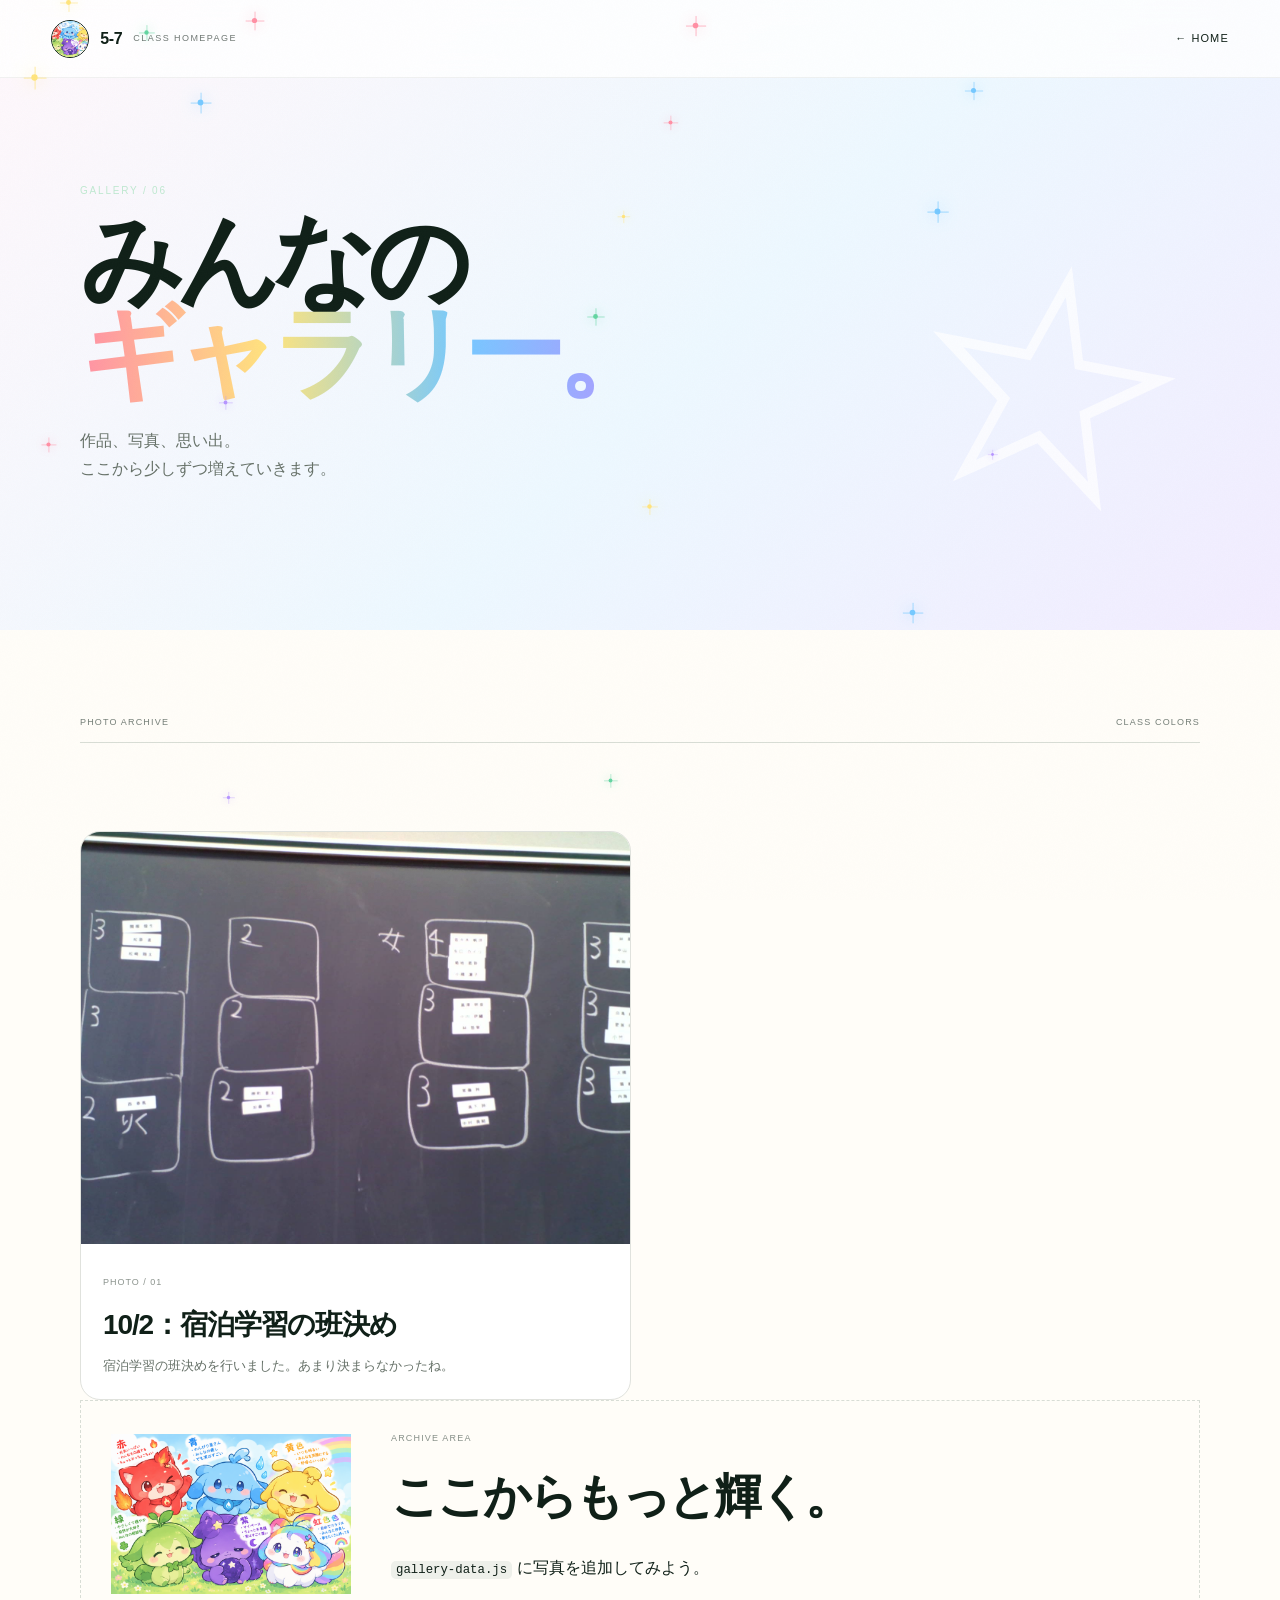
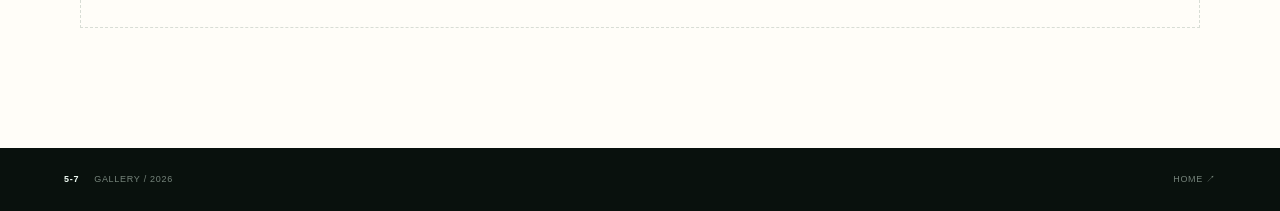
==== commit fc0a481c: "Update gallery.html" ====
--- a/gallery.html
+++ b/gallery.html
@@ -23,14 +23,12 @@
         <h1>みんなの<br><span>ギャラリー。</span></h1>
         <p>作品、写真、思い出。<br>ここから少しずつ増えていきます。</p>
       </div>
-      <div class="sub-hero-shape" aria-hidden="true">◎</div>
+      <div class="sub-hero-shape" aria-hidden="true">☆</div>
     </section>
 
     <section class="section gallery-page-section">
       <div class="section-kicker reveal"><span>PHOTO ARCHIVE</span><span>CLASS COLORS</span></div>
       <div class="gallery-help reveal">
-        <div><p class="tiny-label">ADD A PHOTO</p><h2>写真を1枚、追加する。</h2></div>
-        <p><code>gallery-data.js</code> に写真の情報を1件追加して、画像ファイルを同じ場所へ置けばOKです。</p>
       </div>
       <div class="photo-grid" id="galleryList"></div>
       <div class="gallery-empty" id="galleryEmpty" hidden><img src="class-icon.png" alt="6色のキャラクター"><div><p class="tiny-label">ARCHIVE AREA</p><h2>ここからもっと輝く。</h2><p><code>gallery-data.js</code> に写真を追加してみよう。</p></div></div>
